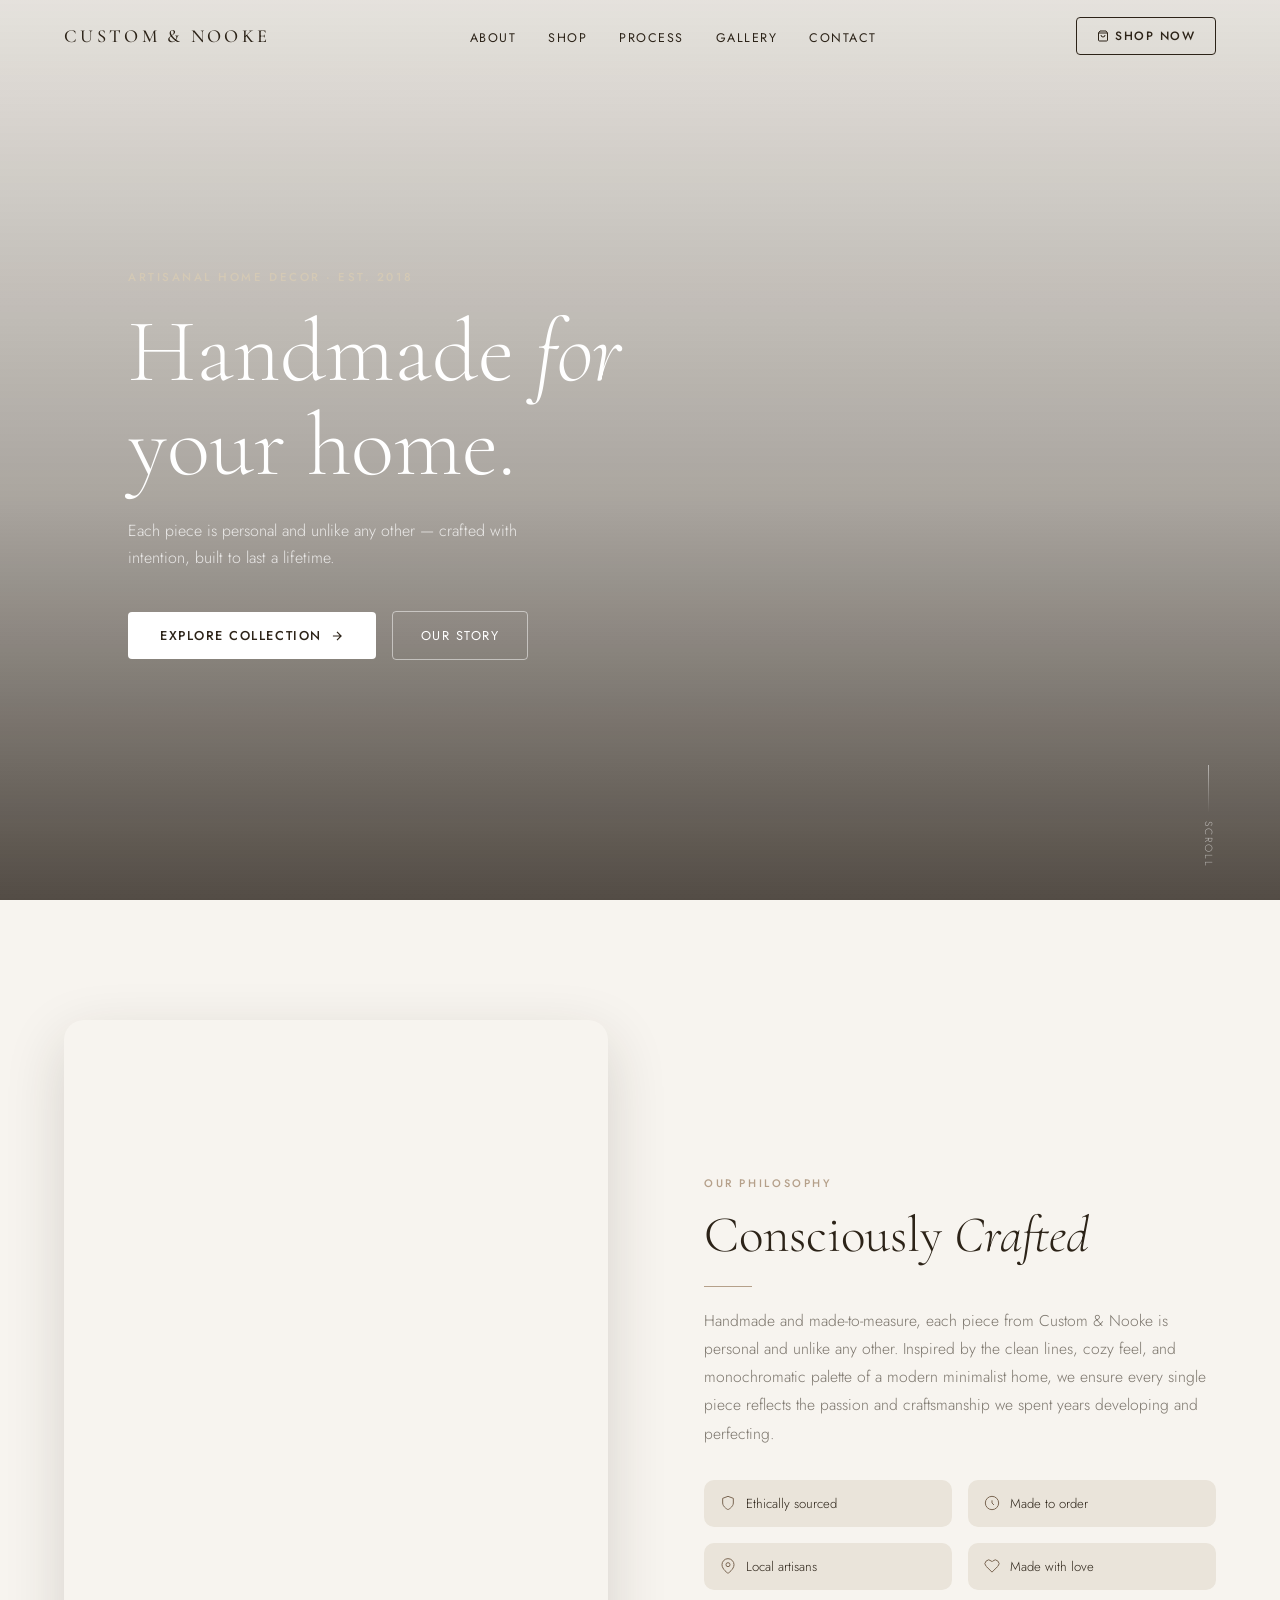
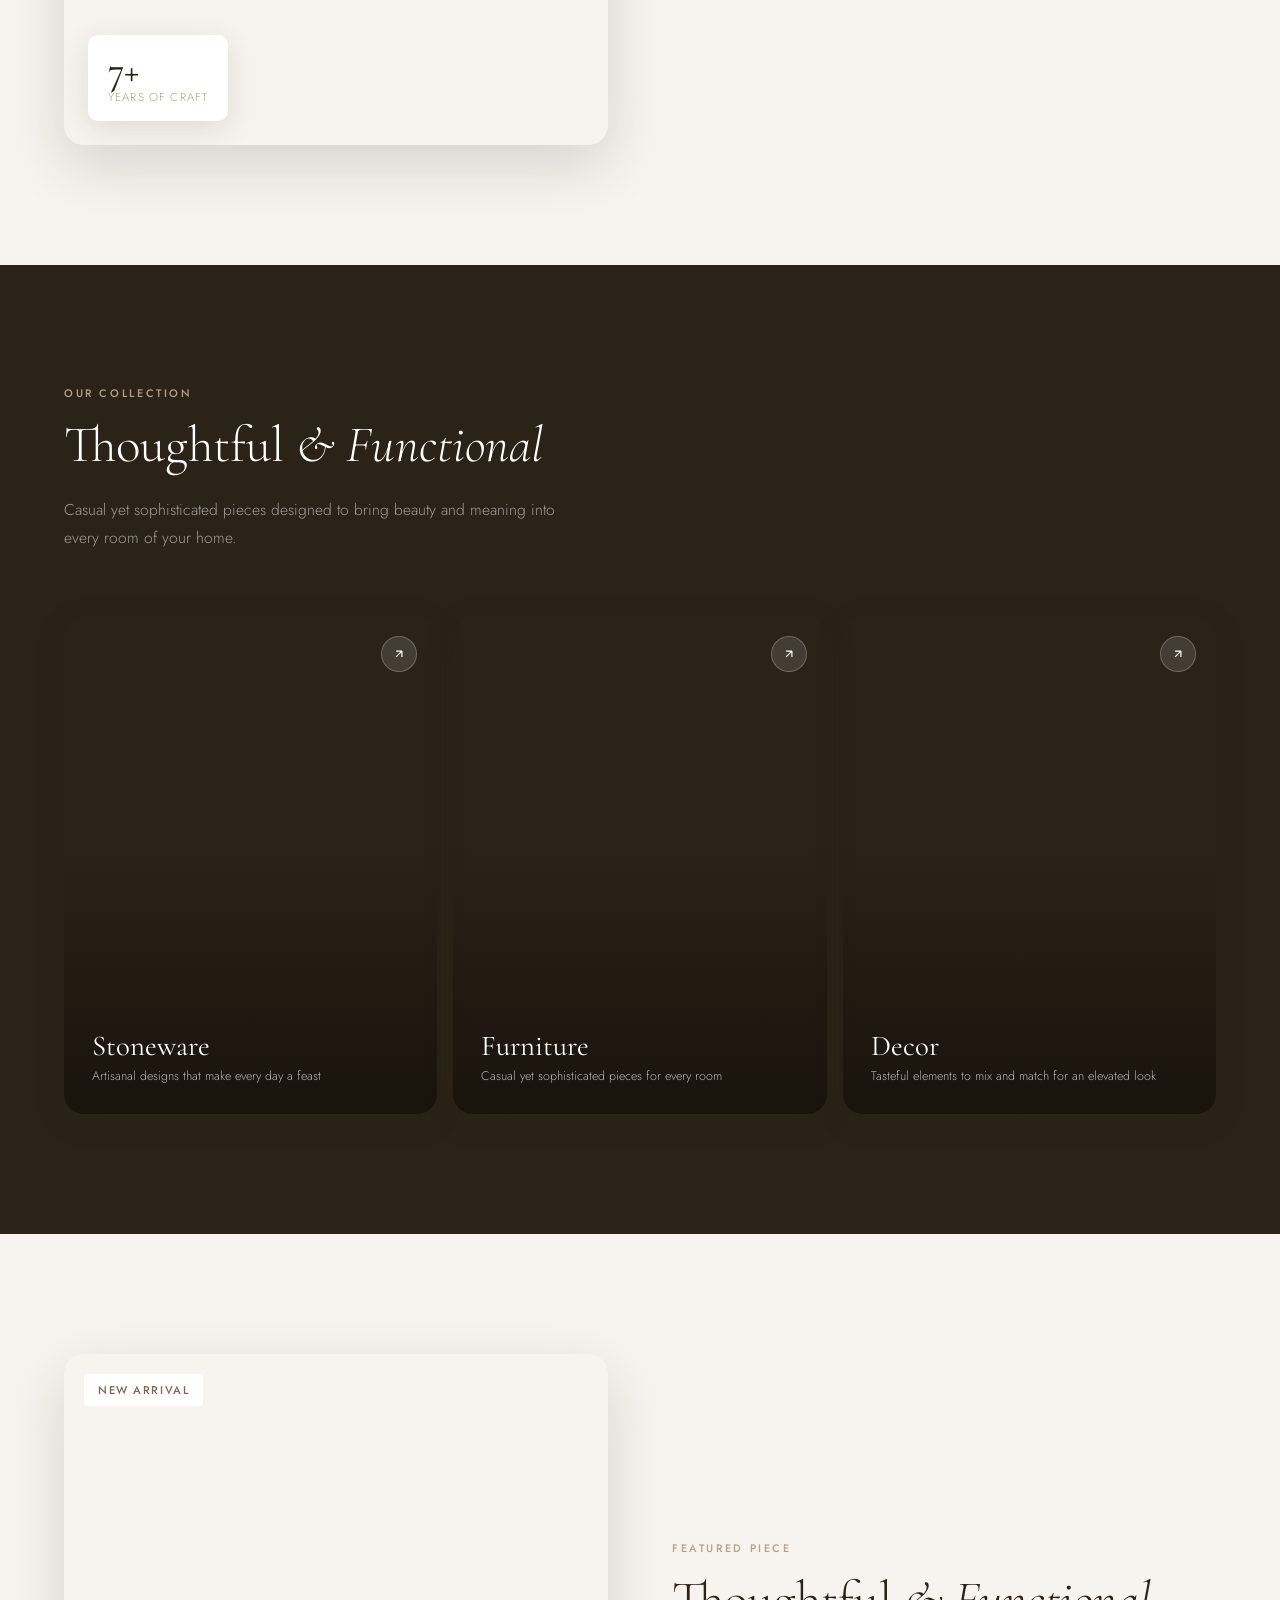
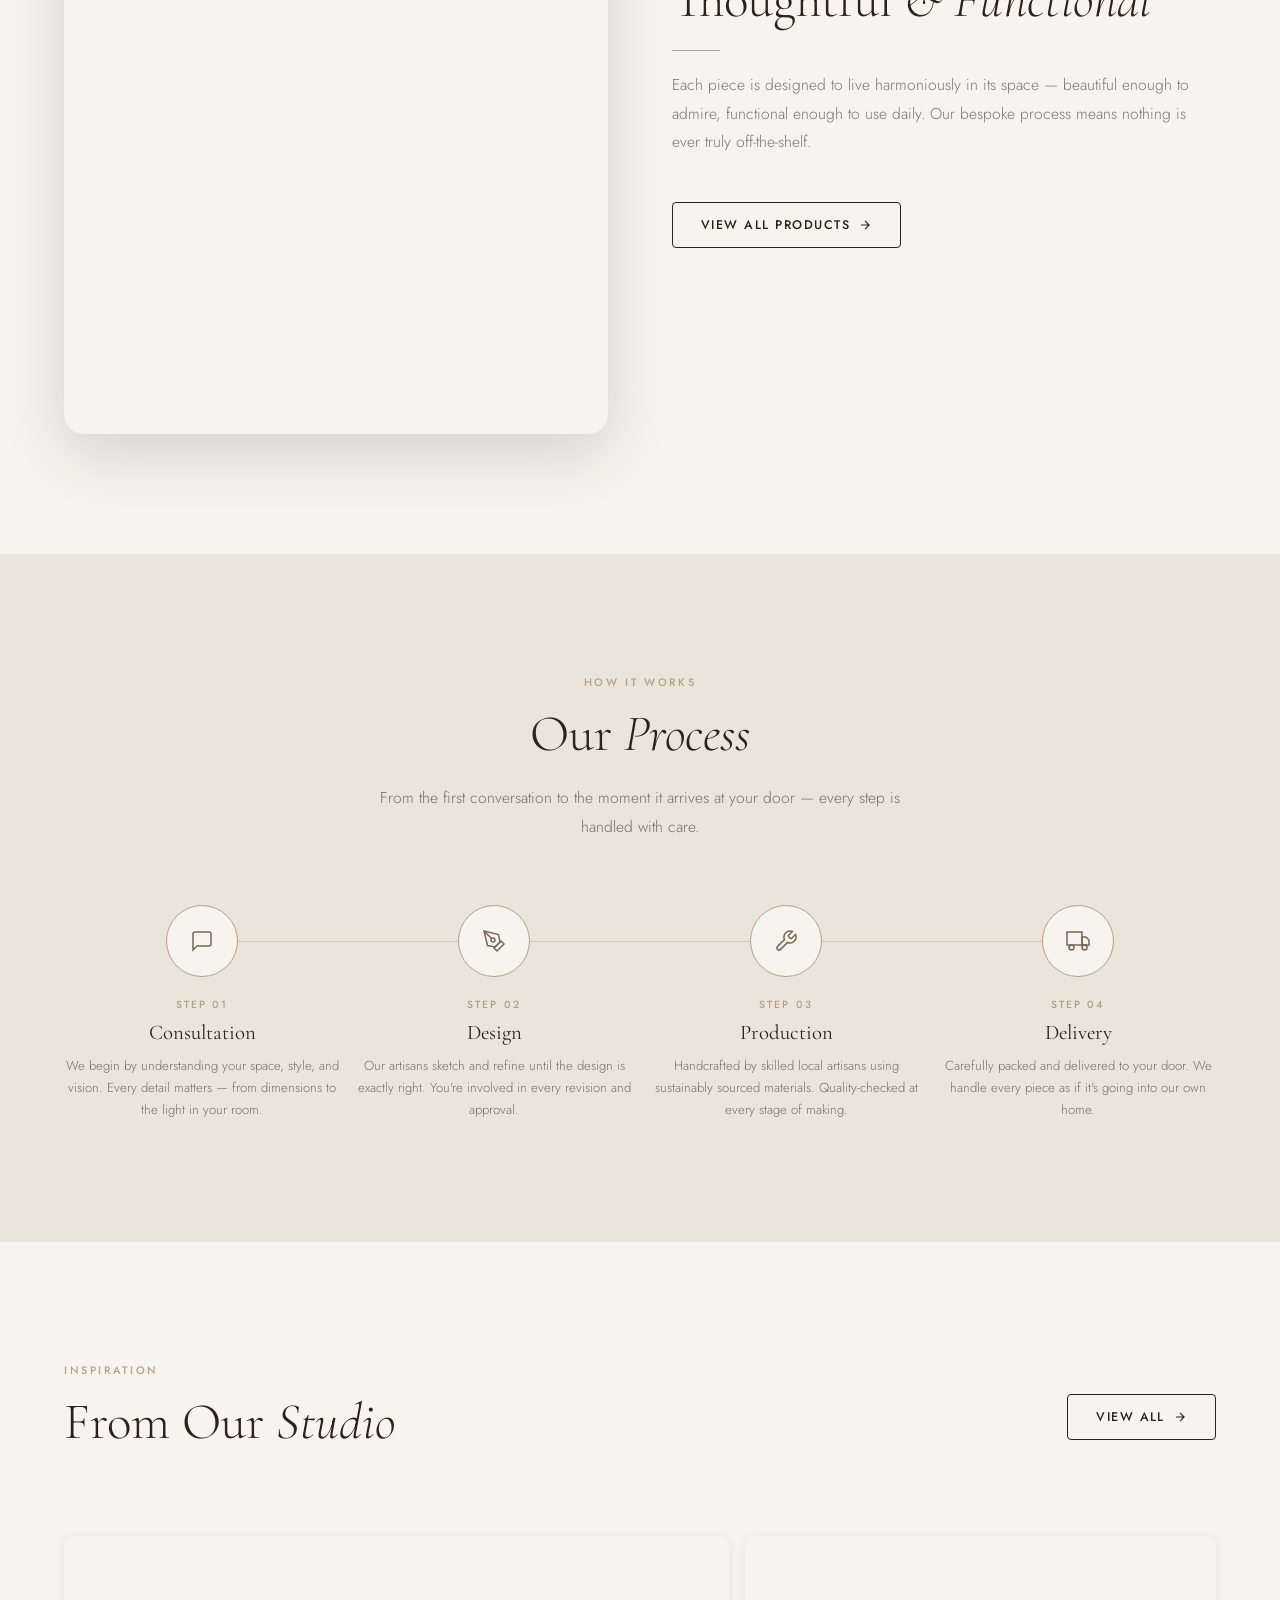
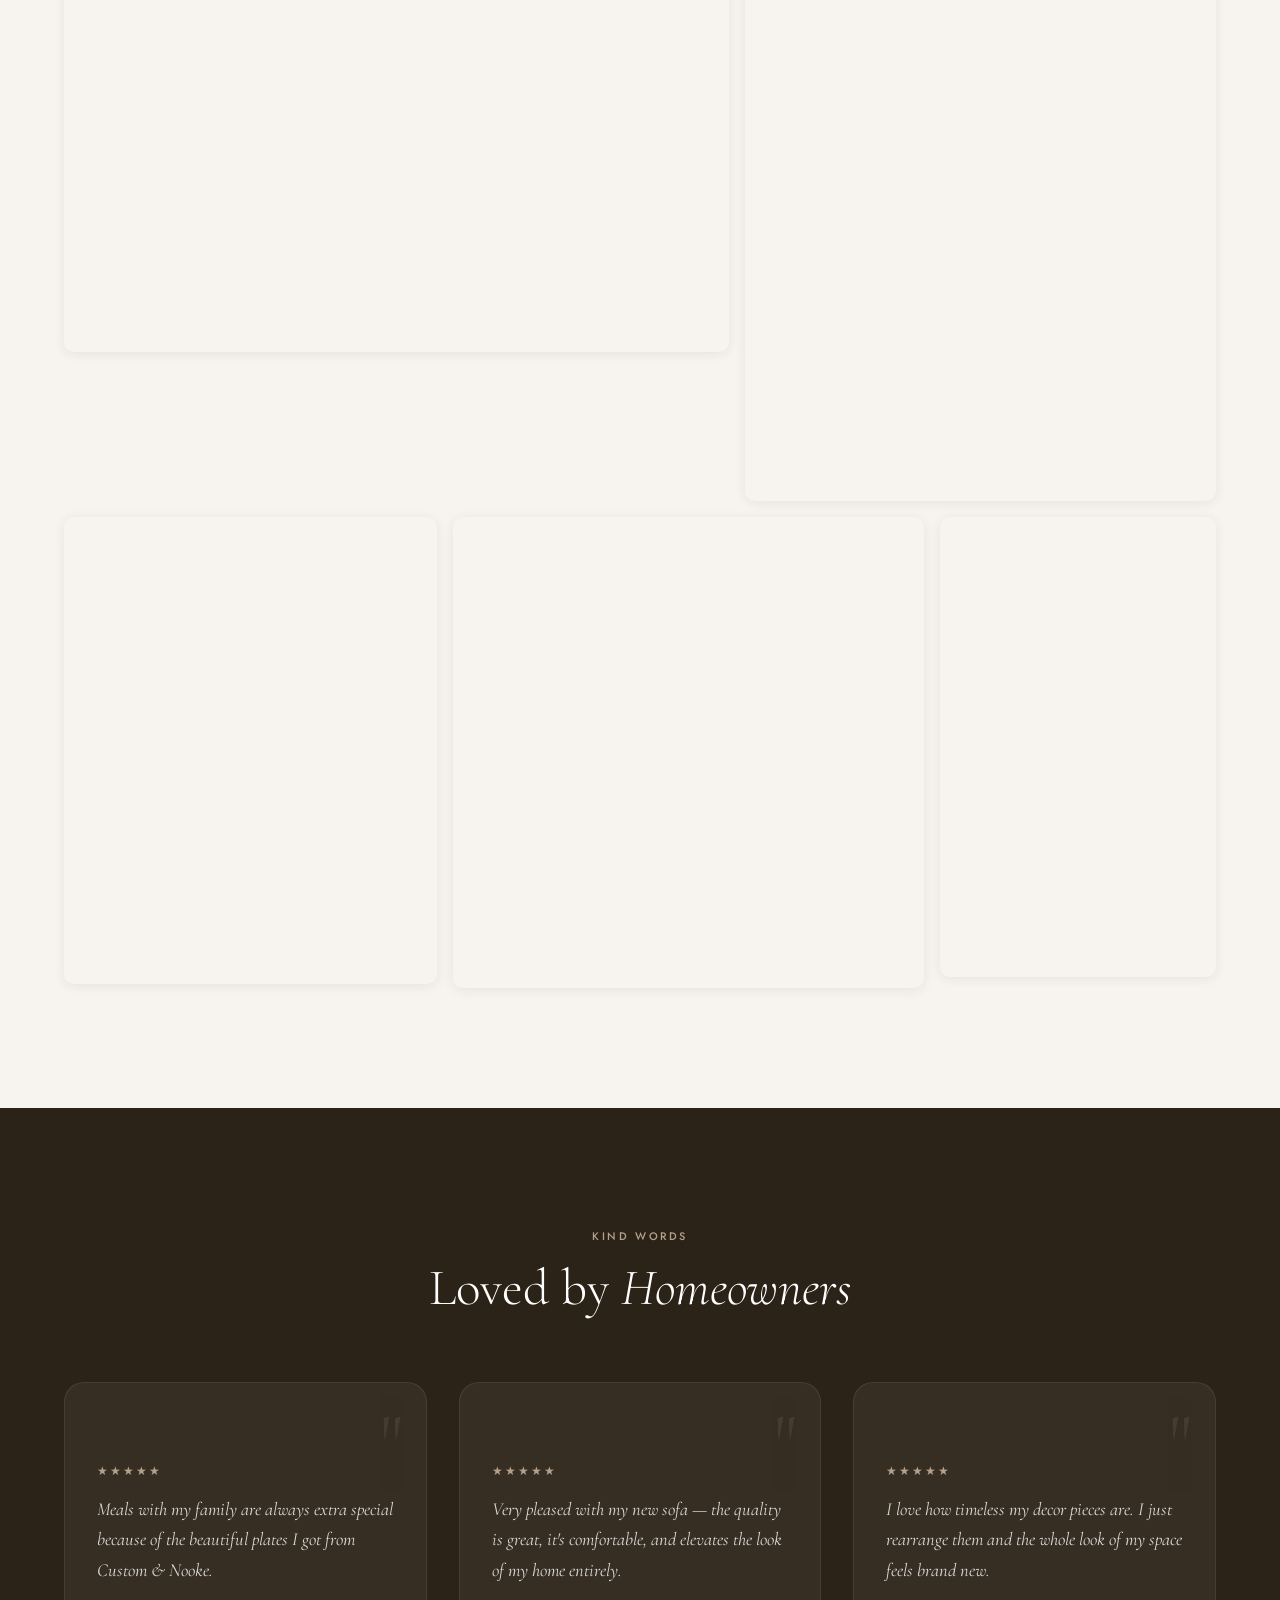
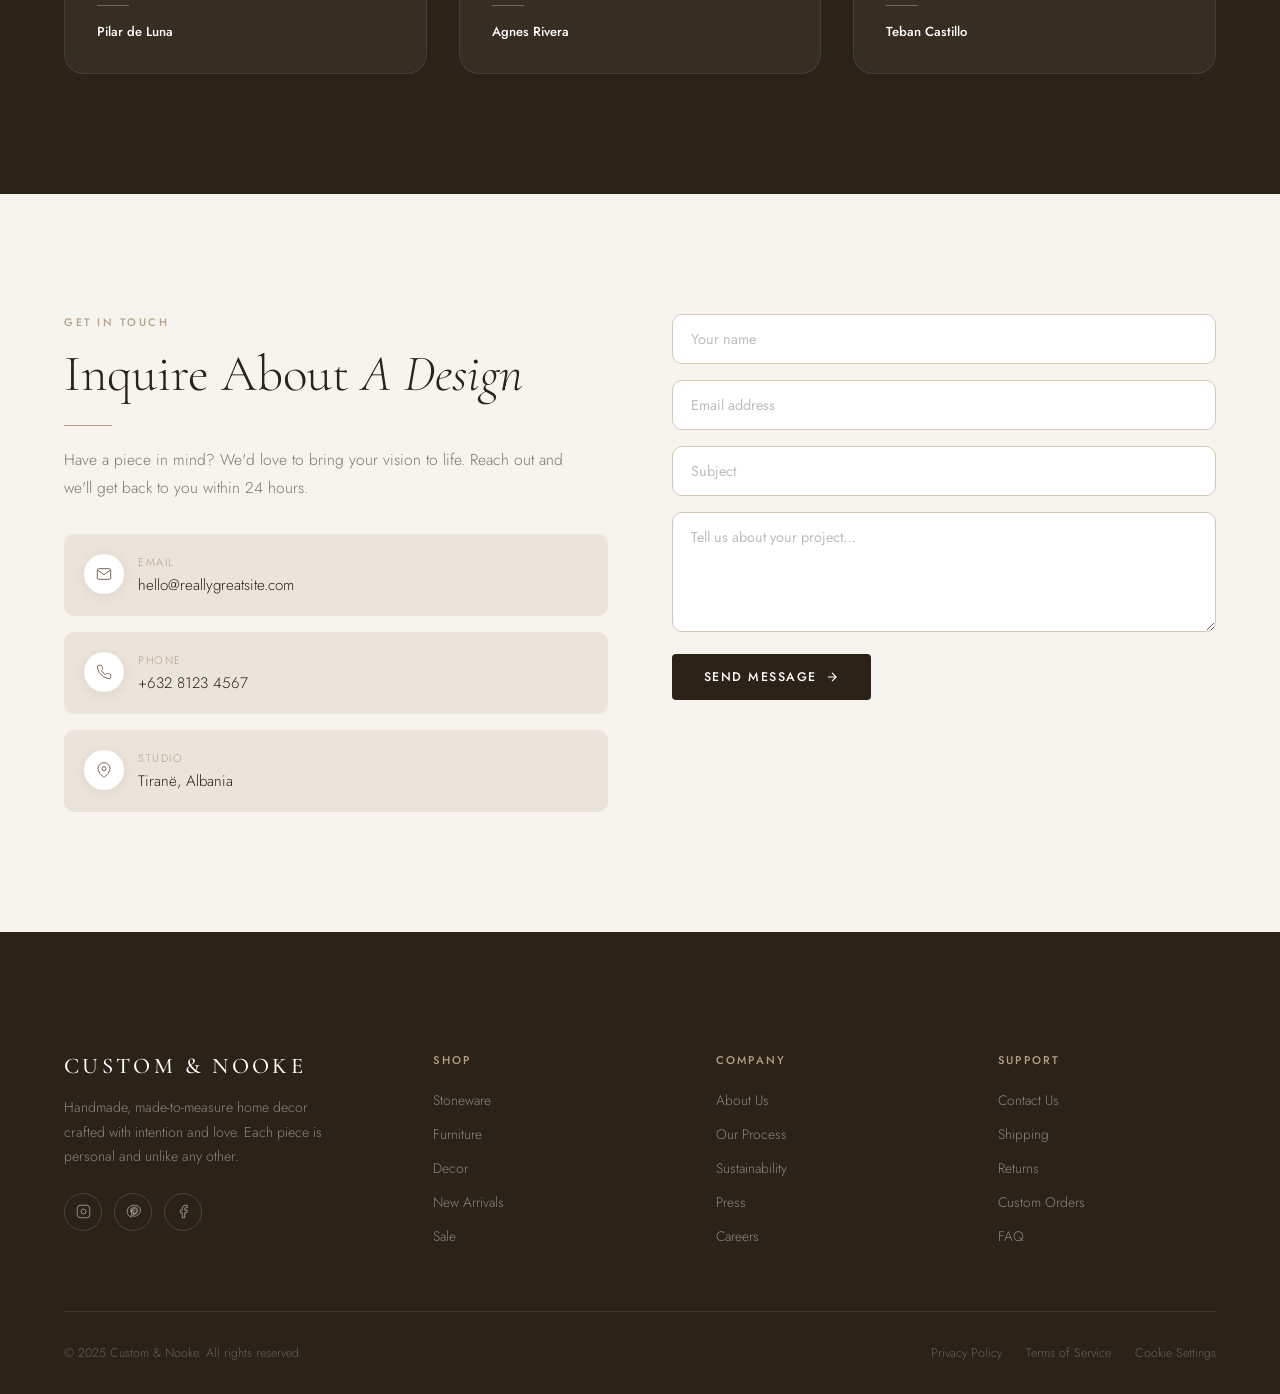
==== index2.html @ f5297da2 "Create index2.html" ====
<!DOCTYPE html>
<html lang="en">
<head>
  <meta charset="UTF-8" />
  <meta name="viewport" content="width=device-width, initial-scale=1.0" />
  <title>Custom & Nooke | Artisanal Home Decor</title>
  <meta name="description" content="Handmade and made-to-measure furniture and home decor. Each piece is personal and unlike any other." />
  <link rel="preconnect" href="https://fonts.googleapis.com" />
  <link rel="preconnect" href="https://fonts.gstatic.com" crossorigin />
  <link href="https://fonts.googleapis.com/css2?family=Cormorant+Garamond:ital,wght@0,300;0,400;0,500;0,600;1,300;1,400&family=Jost:wght@300;400;500&display=swap" rel="stylesheet" />
  <style>
    *, *::before, *::after { box-sizing: border-box; margin: 0; padding: 0; }

    :root {
      --cream:   #F7F4EF;
      --stone:   #EAE4DA;
      --warm:    #D4C9B5;
      --clay:    #B5A08A;
      --bark:    #7A6652;
      --ink:     #2C2318;
      --ink-60:  rgba(44,35,24,.6);
      --ink-30:  rgba(44,35,24,.3);
      --white:   #FFFFFF;

      --r-sm: 4px;
      --r-md: 10px;
      --r-lg: 20px;
      --r-xl: 32px;

      --sh-sm: 0 2px 12px rgba(44,35,24,.08);
      --sh-md: 0 8px 32px rgba(44,35,24,.12);
      --sh-lg: 0 20px 60px rgba(44,35,24,.16);
      --sh-xl: 0 32px 80px rgba(44,35,24,.22);

      --gap-xs: 8px;
      --gap-sm: 16px;
      --gap-md: 32px;
      --gap-lg: 64px;
      --gap-xl: 120px;

      --nav-h: 72px;
      --ease: cubic-bezier(.4,0,.2,1);
      --ease-out: cubic-bezier(0,0,.2,1);
    }

    html { scroll-behavior: smooth; }

    body {
      font-family: 'Jost', sans-serif;
      font-weight: 300;
      background: var(--cream);
      color: var(--ink);
      -webkit-font-smoothing: antialiased;
      overflow-x: hidden;
    }

    /* ── SCROLLBAR ── */
    ::-webkit-scrollbar { width: 6px; }
    ::-webkit-scrollbar-track { background: var(--stone); }
    ::-webkit-scrollbar-thumb { background: var(--clay); border-radius: 3px; }

    /* ── NAV ── */
    nav {
      position: fixed; top: 0; left: 0; right: 0; z-index: 100;
      height: var(--nav-h);
      display: flex; align-items: center; justify-content: space-between;
      padding: 0 var(--gap-lg);
      transition: background .4s var(--ease), box-shadow .4s var(--ease), backdrop-filter .4s;
    }
    nav.scrolled {
      background: rgba(247,244,239,.88);
      backdrop-filter: blur(16px) saturate(1.4);
      -webkit-backdrop-filter: blur(16px) saturate(1.4);
      box-shadow: var(--sh-sm);
    }
    .nav-logo {
      font-family: 'Cormorant Garamond', serif;
      font-size: 1.15rem;
      font-weight: 500;
      letter-spacing: .18em;
      text-transform: uppercase;
      color: var(--ink);
      text-decoration: none;
      transition: opacity .3s;
    }
    .nav-logo:hover { opacity: .65; }
    .nav-links { display: flex; align-items: center; gap: var(--gap-md); list-style: none; }
    .nav-links a {
      font-size: .78rem;
      font-weight: 400;
      letter-spacing: .12em;
      text-transform: uppercase;
      color: var(--ink);
      text-decoration: none;
      position: relative;
      padding-bottom: 3px;
      transition: color .3s;
    }
    .nav-links a::after {
      content: '';
      position: absolute; bottom: 0; left: 0;
      width: 0; height: 1px;
      background: var(--bark);
      transition: width .35s var(--ease);
    }
    .nav-links a:hover::after,
    .nav-links a.active::after { width: 100%; }
    .nav-links a.active { color: var(--bark); }
    .nav-cta {
      display: inline-flex; align-items: center; gap: 6px;
      padding: 9px 20px;
      border: 1.5px solid var(--ink);
      border-radius: var(--r-sm);
      font-size: .75rem; font-weight: 500;
      letter-spacing: .12em; text-transform: uppercase;
      color: var(--ink); text-decoration: none;
      transition: background .3s, color .3s, transform .25s var(--ease), box-shadow .25s;
    }
    .nav-cta:hover {
      background: var(--ink); color: var(--white);
      transform: translateY(-2px);
      box-shadow: var(--sh-md);
    }
    .hamburger {
      display: none; flex-direction: column; gap: 5px;
      cursor: pointer; background: none; border: none; padding: 4px;
    }
    .hamburger span {
      width: 24px; height: 1.5px; background: var(--ink);
      transition: transform .35s var(--ease), opacity .3s;
    }
    .hamburger.open span:nth-child(1) { transform: translateY(6.5px) rotate(45deg); }
    .hamburger.open span:nth-child(2) { opacity: 0; }
    .hamburger.open span:nth-child(3) { transform: translateY(-6.5px) rotate(-45deg); }

    /* ── MOBILE NAV DRAWER ── */
    .mobile-nav {
      display: none;
      position: fixed; inset: 0; z-index: 99;
      background: var(--cream);
      flex-direction: column; align-items: center; justify-content: center;
      gap: var(--gap-md);
      opacity: 0; pointer-events: none;
      transition: opacity .4s var(--ease);
    }
    .mobile-nav.open { opacity: 1; pointer-events: all; }
    .mobile-nav a {
      font-family: 'Cormorant Garamond', serif;
      font-size: 2.5rem; font-weight: 300;
      color: var(--ink); text-decoration: none;
      letter-spacing: .04em;
      transition: color .3s;
    }
    .mobile-nav a:hover { color: var(--bark); }

    /* ── HERO ── */
    #hero {
      position: relative; height: 100vh; min-height: 600px;
      display: flex; align-items: flex-end;
      overflow: hidden;
    }
    .hero-img {
      position: absolute; inset: 0;
      background: url('https://lh3.googleusercontent.com/aida-public/[base64]') center/cover no-repeat;
      transform: scale(1.06);
      transition: transform 8s ease-out;
      will-change: transform;
    }
    .hero-img.loaded { transform: scale(1); }
    .hero-overlay {
      position: absolute; inset: 0;
      background: linear-gradient(
        to top,
        rgba(28,20,12,.75) 0%,
        rgba(28,20,12,.35) 45%,
        rgba(28,20,12,.08) 100%
      );
    }
    .hero-content {
      position: relative; z-index: 1;
      padding: 0 var(--gap-lg) var(--gap-xl);
      max-width: 700px;
    }
    .hero-eyebrow {
      display: inline-block;
      font-size: .72rem; font-weight: 500;
      letter-spacing: .22em; text-transform: uppercase;
      color: var(--warm);
      margin-bottom: 20px;
      opacity: 0; transform: translateY(20px);
      animation: fadeUp .8s .2s var(--ease-out) forwards;
    }
    .hero-title {
      font-family: 'Cormorant Garamond', serif;
      font-size: clamp(3.2rem, 7vw, 6rem);
      font-weight: 300; line-height: 1.05;
      color: var(--white);
      margin-bottom: 24px;
      opacity: 0; transform: translateY(28px);
      animation: fadeUp .9s .38s var(--ease-out) forwards;
    }
    .hero-title em { font-style: italic; font-weight: 300; }
    .hero-sub {
      font-size: 1rem; font-weight: 300; line-height: 1.7;
      color: rgba(255,255,255,.78);
      max-width: 440px; margin-bottom: 40px;
      opacity: 0; transform: translateY(20px);
      animation: fadeUp .8s .54s var(--ease-out) forwards;
    }
    .hero-actions {
      display: flex; align-items: center; gap: var(--gap-sm);
      flex-wrap: wrap;
      opacity: 0; transform: translateY(20px);
      animation: fadeUp .8s .68s var(--ease-out) forwards;
    }
    .btn-primary {
      display: inline-flex; align-items: center; gap: 8px;
      padding: 14px 32px;
      background: var(--white); color: var(--ink);
      border: none; border-radius: var(--r-sm);
      font-family: 'Jost', sans-serif;
      font-size: .8rem; font-weight: 500;
      letter-spacing: .12em; text-transform: uppercase;
      text-decoration: none; cursor: pointer;
      transition: background .3s, color .3s, transform .25s var(--ease), box-shadow .25s;
    }
    .btn-primary:hover {
      background: var(--ink); color: var(--white);
      transform: translateY(-3px); box-shadow: var(--sh-lg);
    }
    .btn-ghost {
      display: inline-flex; align-items: center; gap: 8px;
      padding: 14px 28px;
      background: transparent; color: var(--white);
      border: 1.5px solid rgba(255,255,255,.5);
      border-radius: var(--r-sm);
      font-family: 'Jost', sans-serif;
      font-size: .8rem; font-weight: 400;
      letter-spacing: .12em; text-transform: uppercase;
      text-decoration: none; cursor: pointer;
      transition: border-color .3s, background .3s, transform .25s var(--ease);
    }
    .btn-ghost:hover {
      border-color: var(--white);
      background: rgba(255,255,255,.1);
      transform: translateY(-2px);
    }
    .hero-scroll {
      position: absolute; bottom: 32px; right: var(--gap-lg);
      display: flex; flex-direction: column; align-items: center; gap: 8px;
      opacity: 0; animation: fadeIn 1s 1.2s forwards;
    }
    .hero-scroll span {
      font-size: .65rem; letter-spacing: .2em; text-transform: uppercase;
      color: rgba(255,255,255,.55); writing-mode: vertical-rl;
    }
    .scroll-line {
      width: 1px; height: 48px;
      background: linear-gradient(to bottom, rgba(255,255,255,.5), transparent);
      animation: scrollPulse 2.4s ease-in-out infinite;
    }
    @keyframes scrollPulse {
      0%,100% { opacity: .4; transform: scaleY(1); }
      50% { opacity: 1; transform: scaleY(.6); transform-origin: top; }
    }

    /* ── SECTION SHELL ── */
    section { padding: var(--gap-xl) var(--gap-lg); }
    .section-label {
      font-size: .68rem; font-weight: 500;
      letter-spacing: .24em; text-transform: uppercase;
      color: var(--clay);
      margin-bottom: 14px;
    }
    .section-title {
      font-family: 'Cormorant Garamond', serif;
      font-size: clamp(2rem, 4vw, 3.2rem);
      font-weight: 300; line-height: 1.18;
      color: var(--ink);
      margin-bottom: 20px;
    }
    .section-title em { font-style: italic; }
    .section-body {
      font-size: .98rem; line-height: 1.8; color: var(--ink-60);
      max-width: 520px;
    }
    .divider {
      width: 48px; height: 1px;
      background: var(--clay);
      margin: 20px 0;
    }

    /* ── ABOUT (CONSCIOUSLY CRAFTED) ── */
    #about {
      display: grid;
      grid-template-columns: 1fr 1fr;
      gap: var(--gap-lg);
      align-items: center;
      padding: var(--gap-xl) var(--gap-lg);
    }
    .about-media {
      position: relative; border-radius: var(--r-lg); overflow: hidden;
      aspect-ratio: 3/4; box-shadow: var(--sh-lg);
    }
    .about-media img {
      width: 100%; height: 100%;
      object-fit: cover;
      transition: transform .8s var(--ease);
    }
    .about-media:hover img { transform: scale(1.04); }
    .about-badge {
      position: absolute; bottom: 24px; left: 24px;
      background: var(--white);
      border-radius: var(--r-md);
      padding: 16px 20px;
      box-shadow: var(--sh-md);
    }
    .about-badge-num {
      font-family: 'Cormorant Garamond', serif;
      font-size: 2.4rem; font-weight: 500;
      line-height: 1; color: var(--ink);
    }
    .about-badge-text {
      font-size: .72rem; letter-spacing: .1em;
      text-transform: uppercase; color: var(--clay);
    }
    .about-text { padding-left: var(--gap-md); }
    .about-features {
      display: grid; grid-template-columns: 1fr 1fr;
      gap: var(--gap-sm); margin-top: var(--gap-md);
    }
    .feature-chip {
      display: flex; align-items: center; gap: 10px;
      padding: 14px 16px;
      background: var(--stone);
      border-radius: var(--r-md);
      font-size: .82rem; color: var(--ink);
      transition: background .3s, transform .25s var(--ease);
    }
    .feature-chip:hover { background: var(--warm); transform: translateY(-2px); }
    .feature-chip svg { flex-shrink: 0; color: var(--bark); }

    /* ── SHOP / CATEGORIES ── */
    #shop { background: var(--ink); }
    #shop .section-label { color: var(--clay); }
    #shop .section-title { color: var(--white); }
    #shop .section-body { color: rgba(255,255,255,.55); }
    .categories-grid {
      display: grid;
      grid-template-columns: repeat(3, 1fr);
      gap: var(--gap-sm);
      margin-top: var(--gap-lg);
    }
    .cat-card {
      position: relative; border-radius: var(--r-lg); overflow: hidden;
      aspect-ratio: 3/4; cursor: pointer;
      box-shadow: var(--sh-md);
      transition: transform .4s var(--ease), box-shadow .4s var(--ease);
    }
    .cat-card:hover { transform: translateY(-8px); box-shadow: var(--sh-xl); }
    .cat-card img {
      width: 100%; height: 100%;
      object-fit: cover;
      transition: transform .7s var(--ease);
    }
    .cat-card:hover img { transform: scale(1.07); }
    .cat-card-overlay {
      position: absolute; inset: 0;
      background: linear-gradient(to top, rgba(20,14,8,.75) 0%, transparent 55%);
      display: flex; flex-direction: column;
      justify-content: flex-end;
      padding: 28px;
    }
    .cat-name {
      font-family: 'Cormorant Garamond', serif;
      font-size: 1.8rem; font-weight: 400;
      color: var(--white); line-height: 1.1;
      margin-bottom: 6px;
    }
    .cat-desc { font-size: .78rem; color: rgba(255,255,255,.68); line-height: 1.5; }
    .cat-arrow {
      position: absolute; top: 20px; right: 20px;
      width: 36px; height: 36px;
      border-radius: 50%;
      background: rgba(255,255,255,.12);
      border: 1px solid rgba(255,255,255,.22);
      display: flex; align-items: center; justify-content: center;
      color: var(--white);
      transition: background .3s, transform .3s var(--ease);
    }
    .cat-card:hover .cat-arrow {
      background: var(--white); color: var(--ink);
      transform: rotate(45deg);
    }

    /* ── FEATURED (THOUGHTFUL) ── */
    #featured {
      display: grid;
      grid-template-columns: 1fr 1fr;
      gap: var(--gap-lg);
      align-items: center;
    }
    .featured-media {
      position: relative; border-radius: var(--r-lg); overflow: hidden;
      aspect-ratio: 4/5; box-shadow: var(--sh-lg);
    }
    .featured-media img {
      width: 100%; height: 100%; object-fit: cover;
      transition: transform .8s var(--ease);
    }
    .featured-media:hover img { transform: scale(1.04); }
    .featured-tag {
      position: absolute; top: 20px; left: 20px;
      background: var(--white);
      padding: 8px 14px; border-radius: var(--r-sm);
      font-size: .7rem; font-weight: 500;
      letter-spacing: .14em; text-transform: uppercase;
      color: var(--bark);
    }
    .btn-outline {
      display: inline-flex; align-items: center; gap: 8px;
      padding: 13px 28px;
      border: 1.5px solid var(--ink);
      border-radius: var(--r-sm);
      font-family: 'Jost', sans-serif;
      font-size: .78rem; font-weight: 500;
      letter-spacing: .12em; text-transform: uppercase;
      color: var(--ink); text-decoration: none;
      transition: background .3s, color .3s, transform .25s var(--ease), box-shadow .25s;
    }
    .btn-outline:hover {
      background: var(--ink); color: var(--white);
      transform: translateY(-2px); box-shadow: var(--sh-md);
    }
    .btn-outline svg { transition: transform .3s var(--ease); }
    .btn-outline:hover svg { transform: translateX(4px); }

    /* ── PROCESS ── */
    #process { background: var(--stone); }
    .process-steps {
      display: grid;
      grid-template-columns: repeat(4, 1fr);
      gap: var(--gap-sm);
      margin-top: var(--gap-lg);
      position: relative;
    }
    .process-steps::before {
      content: '';
      position: absolute;
      top: 36px; left: calc(12.5% + 18px); right: calc(12.5% + 18px);
      height: 1px; background: var(--warm);
      z-index: 0;
    }
    .step {
      display: flex; flex-direction: column; align-items: center;
      text-align: center; position: relative; z-index: 1;
    }
    .step-num {
      width: 72px; height: 72px; border-radius: 50%;
      border: 1.5px solid var(--clay);
      background: var(--cream);
      display: flex; align-items: center; justify-content: center;
      margin-bottom: 20px;
      transition: background .3s, border-color .3s, transform .3s var(--ease);
    }
    .step:hover .step-num {
      background: var(--ink); border-color: var(--ink);
      transform: scale(1.08);
    }
    .step-num svg { color: var(--bark); transition: color .3s; }
    .step:hover .step-num svg { color: var(--white); }
    .step-label {
      font-size: .65rem; font-weight: 500;
      letter-spacing: .2em; text-transform: uppercase;
      color: var(--clay); margin-bottom: 8px;
    }
    .step-title {
      font-family: 'Cormorant Garamond', serif;
      font-size: 1.3rem; font-weight: 400;
      color: var(--ink); margin-bottom: 10px;
    }
    .step-body { font-size: .82rem; line-height: 1.7; color: var(--ink-60); }

    /* ── GALLERY ── */
    #gallery { background: var(--cream); }
    .gallery-grid {
      display: grid;
      grid-template-columns: repeat(12, 1fr);
      grid-template-rows: auto;
      gap: var(--gap-sm);
      margin-top: var(--gap-lg);
    }
    .g-item {
      border-radius: var(--r-md); overflow: hidden;
      cursor: pointer;
      box-shadow: var(--sh-sm);
      transition: transform .4s var(--ease), box-shadow .4s var(--ease);
    }
    .g-item:hover { transform: scale(1.02); box-shadow: var(--sh-md); }
    .g-item img {
      width: 100%; height: 100%; object-fit: cover;
      display: block;
      transition: transform .7s var(--ease);
    }
    .g-item:hover img { transform: scale(1.06); }
    .g-item:nth-child(1) { grid-column: 1 / 8; grid-row: 1; aspect-ratio: 16/10; }
    .g-item:nth-child(2) { grid-column: 8 / 13; grid-row: 1; aspect-ratio: 5/6; }
    .g-item:nth-child(3) { grid-column: 1 / 5; grid-row: 2; aspect-ratio: 4/5; }
    .g-item:nth-child(4) { grid-column: 5 / 10; grid-row: 2; aspect-ratio: 5/5; }
    .g-item:nth-child(5) { grid-column: 10 / 13; grid-row: 2; aspect-ratio: 3/5; }

    /* ── TESTIMONIALS ── */
    #testimonials { background: var(--ink); overflow: hidden; }
    #testimonials .section-label { color: var(--clay); }
    #testimonials .section-title { color: var(--white); }
    .testimonials-grid {
      display: grid;
      grid-template-columns: repeat(3, 1fr);
      gap: var(--gap-md);
      margin-top: var(--gap-lg);
    }
    .testimonial-card {
      background: rgba(255,255,255,.05);
      border: 1px solid rgba(255,255,255,.08);
      border-radius: var(--r-lg);
      padding: 32px;
      transition: background .3s, transform .35s var(--ease), box-shadow .35s;
    }
    .testimonial-card:hover {
      background: rgba(255,255,255,.09);
      transform: translateY(-6px);
      box-shadow: var(--sh-lg);
    }
    .t-img {
      width: 56px; height: 56px; border-radius: 50%;
      object-fit: cover; margin-bottom: 20px;
      border: 2px solid var(--bark);
    }
    .t-quote {
      font-family: 'Cormorant Garamond', serif;
      font-size: 1.15rem; font-weight: 400;
      font-style: italic; line-height: 1.65;
      color: rgba(255,255,255,.82);
      margin-bottom: 20px;
    }
    .t-divider { width: 32px; height: 1px; background: var(--bark); margin-bottom: 16px; }
    .t-name { font-size: .82rem; font-weight: 500; color: var(--white); }
    .t-stars { color: var(--clay); font-size: .75rem; letter-spacing: 2px; margin-bottom: 14px; }
    .quote-mark {
      font-family: 'Cormorant Garamond', serif;
      font-size: 5rem; line-height: 1;
      color: var(--bark); opacity: .25;
      position: absolute; top: 20px; right: 24px;
      pointer-events: none;
    }

    /* ── CONTACT ── */
    #contact {
      display: grid;
      grid-template-columns: 1fr 1fr;
      gap: var(--gap-lg);
      align-items: start;
    }
    .contact-info { }
    .contact-items { margin-top: var(--gap-md); display: flex; flex-direction: column; gap: var(--gap-sm); }
    .contact-item {
      display: flex; align-items: flex-start; gap: 14px;
      padding: 20px; border-radius: var(--r-md);
      background: var(--stone);
      transition: background .3s, transform .25s var(--ease);
    }
    .contact-item:hover { background: var(--warm); transform: translateX(6px); }
    .c-icon {
      width: 40px; height: 40px; border-radius: 50%;
      background: var(--white); flex-shrink: 0;
      display: flex; align-items: center; justify-content: center;
      box-shadow: var(--sh-sm);
      color: var(--bark);
    }
    .c-label { font-size: .68rem; letter-spacing: .14em; text-transform: uppercase; color: var(--clay); margin-bottom: 4px; }
    .c-value { font-size: .95rem; color: var(--ink); }
    .contact-form { }
    .form-row { margin-bottom: 16px; }
    .form-row input,
    .form-row textarea {
      width: 100%;
      padding: 14px 18px;
      border: 1.5px solid var(--warm);
      border-radius: var(--r-md);
      background: var(--white);
      font-family: 'Jost', sans-serif;
      font-size: .9rem; color: var(--ink);
      outline: none;
      transition: border-color .3s, box-shadow .3s;
    }
    .form-row input::placeholder,
    .form-row textarea::placeholder { color: var(--ink-30); }
    .form-row input:focus,
    .form-row textarea:focus {
      border-color: var(--bark);
      box-shadow: 0 0 0 3px rgba(122,102,82,.1);
    }
    .form-row textarea { resize: vertical; min-height: 120px; }
    .btn-dark {
      display: inline-flex; align-items: center; gap: 8px;
      padding: 14px 32px;
      background: var(--ink); color: var(--white);
      border: none; border-radius: var(--r-sm);
      font-family: 'Jost', sans-serif;
      font-size: .78rem; font-weight: 500;
      letter-spacing: .12em; text-transform: uppercase;
      cursor: pointer;
      transition: background .3s, transform .25s var(--ease), box-shadow .25s;
    }
    .btn-dark:hover {
      background: var(--bark);
      transform: translateY(-2px); box-shadow: var(--sh-md);
    }

    /* ── FOOTER ── */
    footer {
      background: var(--ink);
      padding: var(--gap-xl) var(--gap-lg) var(--gap-md);
    }
    .footer-top {
      display: grid;
      grid-template-columns: 1.4fr 1fr 1fr 1fr;
      gap: var(--gap-lg);
      padding-bottom: var(--gap-lg);
      border-bottom: 1px solid rgba(255,255,255,.08);
    }
    .footer-brand {}
    .footer-logo {
      font-family: 'Cormorant Garamond', serif;
      font-size: 1.4rem; font-weight: 500;
      letter-spacing: .15em; text-transform: uppercase;
      color: var(--white);
      display: block; margin-bottom: 16px;
    }
    .footer-tagline {
      font-size: .88rem; line-height: 1.75;
      color: rgba(255,255,255,.45); max-width: 260px;
      margin-bottom: 24px;
    }
    .social-links { display: flex; gap: 12px; }
    .social-link {
      width: 38px; height: 38px; border-radius: 50%;
      border: 1px solid rgba(255,255,255,.15);
      display: flex; align-items: center; justify-content: center;
      color: rgba(255,255,255,.5);
      transition: border-color .3s, color .3s, transform .25s var(--ease);
      text-decoration: none;
    }
    .social-link:hover { border-color: var(--bark); color: var(--bark); transform: translateY(-2px); }
    .footer-col h4 {
      font-size: .7rem; font-weight: 500;
      letter-spacing: .2em; text-transform: uppercase;
      color: var(--clay); margin-bottom: 20px;
    }
    .footer-col ul { list-style: none; display: flex; flex-direction: column; gap: 11px; }
    .footer-col ul li a {
      font-size: .86rem; color: rgba(255,255,255,.45);
      text-decoration: none;
      transition: color .3s, padding-left .3s var(--ease);
    }
    .footer-col ul li a:hover { color: var(--white); padding-left: 6px; }
    .footer-bottom {
      display: flex; align-items: center; justify-content: space-between;
      padding-top: var(--gap-md);
      font-size: .78rem; color: rgba(255,255,255,.28);
    }
    .footer-legal { display: flex; gap: 24px; }
    .footer-legal a { color: rgba(255,255,255,.28); text-decoration: none; transition: color .3s; }
    .footer-legal a:hover { color: rgba(255,255,255,.55); }

    /* ── REVEAL ANIMATIONS ── */
    @keyframes fadeUp {
      to { opacity: 1; transform: translateY(0); }
    }
    @keyframes fadeIn {
      to { opacity: 1; }
    }
    .reveal {
      opacity: 0; transform: translateY(32px);
      transition: opacity .7s var(--ease-out), transform .7s var(--ease-out);
    }
    .reveal.visible { opacity: 1; transform: translateY(0); }
    .reveal-delay-1 { transition-delay: .1s; }
    .reveal-delay-2 { transition-delay: .2s; }
    .reveal-delay-3 { transition-delay: .3s; }
    .reveal-delay-4 { transition-delay: .4s; }
    .reveal-left {
      opacity: 0; transform: translateX(-32px);
      transition: opacity .7s var(--ease-out), transform .7s var(--ease-out);
    }
    .reveal-left.visible { opacity: 1; transform: translateX(0); }
    .reveal-right {
      opacity: 0; transform: translateX(32px);
      transition: opacity .7s var(--ease-out), transform .7s var(--ease-out);
    }
    .reveal-right.visible { opacity: 1; transform: translateX(0); }
    .reveal-scale {
      opacity: 0; transform: scale(.95);
      transition: opacity .6s var(--ease-out), transform .6s var(--ease-out);
    }
    .reveal-scale.visible { opacity: 1; transform: scale(1); }

    /* ── RESPONSIVE ── */
    @media (max-width: 1024px) {
      :root { --gap-xl: 80px; --gap-lg: 40px; }
      .categories-grid { grid-template-columns: repeat(2, 1fr); }
      .categories-grid .cat-card:last-child { grid-column: span 2; aspect-ratio: 16/7; }
      .process-steps { grid-template-columns: repeat(2, 1fr); }
      .process-steps::before { display: none; }
      .footer-top { grid-template-columns: 1fr 1fr; }
    }
    @media (max-width: 768px) {
      :root { --gap-xl: 64px; --gap-lg: 24px; --nav-h: 60px; }
      .nav-links, .nav-cta { display: none; }
      .hamburger { display: flex; }
      .mobile-nav { display: flex; }
      #about { grid-template-columns: 1fr; }
      .about-text { padding-left: 0; }
      .about-features { grid-template-columns: 1fr; }
      #featured { grid-template-columns: 1fr; }
      .categories-grid { grid-template-columns: 1fr; }
      .categories-grid .cat-card:last-child { grid-column: span 1; aspect-ratio: 3/4; }
      .testimonials-grid { grid-template-columns: 1fr; }
      .gallery-grid {
        grid-template-columns: 1fr 1fr;
      }
      .g-item:nth-child(1) { grid-column: 1 / 3; grid-row: auto; aspect-ratio: 16/9; }
      .g-item:nth-child(2) { grid-column: 1 / 2; grid-row: auto; aspect-ratio: 1; }
      .g-item:nth-child(3) { grid-column: 2 / 3; grid-row: auto; aspect-ratio: 1; }
      .g-item:nth-child(4) { grid-column: 1 / 2; grid-row: auto; aspect-ratio: 1; }
      .g-item:nth-child(5) { grid-column: 2 / 3; grid-row: auto; aspect-ratio: 1; }
      #contact { grid-template-columns: 1fr; }
      .footer-top { grid-template-columns: 1fr 1fr; }
      .hero-content { padding: 0 24px 80px; }
    }
    @media (max-width: 480px) {
      .process-steps { grid-template-columns: 1fr; }
      .footer-top { grid-template-columns: 1fr; }
      .footer-bottom { flex-direction: column; gap: 12px; text-align: center; }
      .footer-legal { flex-wrap: wrap; justify-content: center; }
      .hero-title { font-size: 2.8rem; }
      .btn-primary, .btn-ghost { padding: 12px 22px; font-size: .75rem; }
    }

    /* ── LAZY LOAD FADE ── */
    img[loading="lazy"] { opacity: 0; transition: opacity .5s; }
    img.loaded { opacity: 1; }
  </style>
</head>
<body>

<!-- NAV -->
<nav id="navbar">
  <a href="#" class="nav-logo">Custom &amp; Nooke</a>
  <ul class="nav-links">
    <li><a href="#about" data-section="about">About</a></li>
    <li><a href="#shop" data-section="shop">Shop</a></li>
    <li><a href="#process" data-section="process">Process</a></li>
    <li><a href="#gallery" data-section="gallery">Gallery</a></li>
    <li><a href="#contact" data-section="contact">Contact</a></li>
  </ul>
  <a href="#shop" class="nav-cta">
    <svg width="12" height="12" viewBox="0 0 24 24" fill="none" stroke="currentColor" stroke-width="2"><path d="M6 2L3 6v14a2 2 0 002 2h14a2 2 0 002-2V6l-3-4z"/><line x1="3" y1="6" x2="21" y2="6"/><path d="M16 10a4 4 0 01-8 0"/></svg>
    Shop Now
  </a>
  <button class="hamburger" id="hamburger" aria-label="Menu">
    <span></span><span></span><span></span>
  </button>
</nav>

<!-- MOBILE NAV -->
<div class="mobile-nav" id="mobileNav">
  <a href="#about" class="m-link">About</a>
  <a href="#shop" class="m-link">Shop</a>
  <a href="#process" class="m-link">Process</a>
  <a href="#gallery" class="m-link">Gallery</a>
  <a href="#contact" class="m-link">Contact</a>
</div>

<!-- HERO -->
<section id="hero">
  <div class="hero-img" id="heroImg"></div>
  <div class="hero-overlay"></div>
  <div class="hero-content">
    <span class="hero-eyebrow">Artisanal Home Decor · Est. 2018</span>
    <h1 class="hero-title">Handmade <em>for</em><br>your home.</h1>
    <p class="hero-sub">Each piece is personal and unlike any other — crafted with intention, built to last a lifetime.</p>
    <div class="hero-actions">
      <a href="#shop" class="btn-primary">
        Explore Collection
        <svg width="14" height="14" viewBox="0 0 24 24" fill="none" stroke="currentColor" stroke-width="2"><path d="M5 12h14M12 5l7 7-7 7"/></svg>
      </a>
      <a href="#about" class="btn-ghost">Our Story</a>
    </div>
  </div>
  <div class="hero-scroll">
    <div class="scroll-line"></div>
    <span>Scroll</span>
  </div>
</section>

<!-- ABOUT -->
<section id="about">
  <div class="about-media reveal-left">
    <img
      src="https://lh3.googleusercontent.com/aida-public/[base64]"
      alt="Handcrafted wooden folding chair"
      loading="lazy" />
    <div class="about-badge">
      <div class="about-badge-num">7+</div>
      <div class="about-badge-text">Years of craft</div>
    </div>
  </div>
  <div class="about-text reveal-right">
    <p class="section-label">Our Philosophy</p>
    <h2 class="section-title">Consciously <em>Crafted</em></h2>
    <div class="divider"></div>
    <p class="section-body">Handmade and made-to-measure, each piece from Custom &amp; Nooke is personal and unlike any other. Inspired by the clean lines, cozy feel, and monochromatic palette of a modern minimalist home, we ensure every single piece reflects the passion and craftsmanship we spent years developing and perfecting.</p>
    <div class="about-features">
      <div class="feature-chip">
        <svg width="16" height="16" viewBox="0 0 24 24" fill="none" stroke="currentColor" stroke-width="1.5"><path d="M12 22s8-4 8-10V5l-8-3-8 3v7c0 6 8 10 8 10z"/></svg>
        Ethically sourced
      </div>
      <div class="feature-chip">
        <svg width="16" height="16" viewBox="0 0 24 24" fill="none" stroke="currentColor" stroke-width="1.5"><circle cx="12" cy="12" r="10"/><path d="M12 8v4l3 3"/></svg>
        Made to order
      </div>
      <div class="feature-chip">
        <svg width="16" height="16" viewBox="0 0 24 24" fill="none" stroke="currentColor" stroke-width="1.5"><path d="M21 10c0 7-9 13-9 13s-9-6-9-13a9 9 0 0118 0z"/><circle cx="12" cy="10" r="3"/></svg>
        Local artisans
      </div>
      <div class="feature-chip">
        <svg width="16" height="16" viewBox="0 0 24 24" fill="none" stroke="currentColor" stroke-width="1.5"><path d="M20.84 4.61a5.5 5.5 0 00-7.78 0L12 5.67l-1.06-1.06a5.5 5.5 0 00-7.78 7.78l1.06 1.06L12 21.23l7.78-7.78 1.06-1.06a5.5 5.5 0 000-7.78z"/></svg>
        Made with love
      </div>
    </div>
  </div>
</section>

<!-- SHOP -->
<section id="shop">
  <div class="reveal">
    <p class="section-label">Our Collection</p>
    <h2 class="section-title" style="color:var(--white)">Thoughtful <em>&amp; Functional</em></h2>
    <p class="section-body">Casual yet sophisticated pieces designed to bring beauty and meaning into every room of your home.</p>
  </div>
  <div class="categories-grid">
    <div class="cat-card reveal reveal-delay-1">
      <img src="https://lh3.googleusercontent.com/aida-public/[base64]" alt="Artisanal stoneware" loading="lazy" />
      <div class="cat-card-overlay">
        <div class="cat-name">Stoneware</div>
        <div class="cat-desc">Artisanal designs that make every day a feast</div>
      </div>
      <div class="cat-arrow">
        <svg width="14" height="14" viewBox="0 0 24 24" fill="none" stroke="currentColor" stroke-width="2"><path d="M7 17L17 7M17 7H7M17 7v10"/></svg>
      </div>
    </div>
    <div class="cat-card reveal reveal-delay-2">
      <img src="https://lh3.googleusercontent.com/aida-public/[base64]" alt="Green wooden chair" loading="lazy" />
      <div class="cat-card-overlay">
        <div class="cat-name">Furniture</div>
        <div class="cat-desc">Casual yet sophisticated pieces for every room</div>
      </div>
      <div class="cat-arrow">
        <svg width="14" height="14" viewBox="0 0 24 24" fill="none" stroke="currentColor" stroke-width="2"><path d="M7 17L17 7M17 7H7M17 7v10"/></svg>
      </div>
    </div>
    <div class="cat-card reveal reveal-delay-3">
      <img src="https://lh3.googleusercontent.com/aida-public/[base64]" alt="Home decor items" loading="lazy" />
      <div class="cat-card-overlay">
        <div class="cat-name">Decor</div>
        <div class="cat-desc">Tasteful elements to mix and match for an elevated look</div>
      </div>
      <div class="cat-arrow">
        <svg width="14" height="14" viewBox="0 0 24 24" fill="none" stroke="currentColor" stroke-width="2"><path d="M7 17L17 7M17 7H7M17 7v10"/></svg>
      </div>
    </div>
  </div>
</section>

<!-- FEATURED / THOUGHTFUL -->
<section id="featured">
  <div class="featured-media reveal-left">
    <img
      src="https://lh3.googleusercontent.com/aida-public/[base64]"
      alt="Luxury minimalist living room"
      loading="lazy" />
    <div class="featured-tag">New Arrival</div>
  </div>
  <div class="reveal-right">
    <p class="section-label">Featured Piece</p>
    <h2 class="section-title">Thoughtful <em>&amp; Functional</em></h2>
    <div class="divider"></div>
    <p class="section-body">Each piece is designed to live harmoniously in its space — beautiful enough to admire, functional enough to use daily. Our bespoke process means nothing is ever truly off-the-shelf.</p>
    <br><br>
    <a href="#shop" class="btn-outline">
      View All Products
      <svg width="14" height="14" viewBox="0 0 24 24" fill="none" stroke="currentColor" stroke-width="2"><path d="M5 12h14M12 5l7 7-7 7"/></svg>
    </a>
  </div>
</section>

<!-- PROCESS -->
<section id="process">
  <div class="reveal" style="text-align:center; max-width: 560px; margin: 0 auto;">
    <p class="section-label">How It Works</p>
    <h2 class="section-title">Our <em>Process</em></h2>
    <p class="section-body" style="margin: 0 auto;">From the first conversation to the moment it arrives at your door — every step is handled with care.</p>
  </div>
  <div class="process-steps">
    <div class="step reveal reveal-delay-1">
      <div class="step-num">
        <svg width="24" height="24" viewBox="0 0 24 24" fill="none" stroke="currentColor" stroke-width="1.5"><path d="M21 15a2 2 0 01-2 2H7l-4 4V5a2 2 0 012-2h14a2 2 0 012 2z"/></svg>
      </div>
      <p class="step-label">Step 01</p>
      <h3 class="step-title">Consultation</h3>
      <p class="step-body">We begin by understanding your space, style, and vision. Every detail matters — from dimensions to the light in your room.</p>
    </div>
    <div class="step reveal reveal-delay-2">
      <div class="step-num">
        <svg width="24" height="24" viewBox="0 0 24 24" fill="none" stroke="currentColor" stroke-width="1.5"><path d="M12 19l7-7 3 3-7 7-3-3z"/><path d="M18 13l-1.5-7.5L2 2l3.5 14.5L13 18l5-5z"/><path d="M2 2l7.586 7.586"/><circle cx="11" cy="11" r="2"/></svg>
      </div>
      <p class="step-label">Step 02</p>
      <h3 class="step-title">Design</h3>
      <p class="step-body">Our artisans sketch and refine until the design is exactly right. You're involved in every revision and approval.</p>
    </div>
    <div class="step reveal reveal-delay-3">
      <div class="step-num">
        <svg width="24" height="24" viewBox="0 0 24 24" fill="none" stroke="currentColor" stroke-width="1.5"><path d="M14.7 6.3a1 1 0 000 1.4l1.6 1.6a1 1 0 001.4 0l3.77-3.77a6 6 0 01-7.94 7.94l-6.91 6.91a2.12 2.12 0 01-3-3l6.91-6.91a6 6 0 017.94-7.94l-3.76 3.76z"/></svg>
      </div>
      <p class="step-label">Step 03</p>
      <h3 class="step-title">Production</h3>
      <p class="step-body">Handcrafted by skilled local artisans using sustainably sourced materials. Quality-checked at every stage of making.</p>
    </div>
    <div class="step reveal reveal-delay-4">
      <div class="step-num">
        <svg width="24" height="24" viewBox="0 0 24 24" fill="none" stroke="currentColor" stroke-width="1.5"><rect x="1" y="3" width="15" height="13"/><polygon points="16 8 20 8 23 11 23 16 16 16 16 8"/><circle cx="5.5" cy="18.5" r="2.5"/><circle cx="18.5" cy="18.5" r="2.5"/></svg>
      </div>
      <p class="step-label">Step 04</p>
      <h3 class="step-title">Delivery</h3>
      <p class="step-body">Carefully packed and delivered to your door. We handle every piece as if it's going into our own home.</p>
    </div>
  </div>
</section>

<!-- GALLERY -->
<section id="gallery">
  <div class="reveal" style="display:flex; align-items:flex-end; justify-content:space-between; flex-wrap:wrap; gap:16px; margin-bottom:var(--gap-lg);">
    <div>
      <p class="section-label">Inspiration</p>
      <h2 class="section-title">From Our <em>Studio</em></h2>
    </div>
    <a href="#" class="btn-outline" style="align-self:center;">
      View All
      <svg width="14" height="14" viewBox="0 0 24 24" fill="none" stroke="currentColor" stroke-width="2"><path d="M5 12h14M12 5l7 7-7 7"/></svg>
    </a>
  </div>
  <div class="gallery-grid">
    <div class="g-item reveal">
      <img src="https://lh3.googleusercontent.com/aida-public/[base64]" alt="Dining table with family" loading="lazy" />
    </div>
    <div class="g-item reveal reveal-delay-1">
      <img src="https://lh3.googleusercontent.com/aida-public/[base64]" alt="Tan leather sofa" loading="lazy" />
    </div>
    <div class="g-item reveal reveal-delay-2">
      <img src="https://lh3.googleusercontent.com/aida-public/[base64]" alt="Green wooden chair" loading="lazy" />
    </div>
    <div class="g-item reveal reveal-delay-3">
      <img src="https://lh3.googleusercontent.com/aida-public/[base64]" alt="Living room coffee table decor" loading="lazy" />
    </div>
    <div class="g-item reveal reveal-delay-4">
      <img src="https://lh3.googleusercontent.com/aida-public/[base64]" alt="Artisanal stoneware" loading="lazy" />
    </div>
  </div>
</section>

<!-- TESTIMONIALS -->
<section id="testimonials">
  <div class="reveal" style="text-align:center; max-width:560px; margin:0 auto;">
    <p class="section-label">Kind Words</p>
    <h2 class="section-title">Loved by <em>Homeowners</em></h2>
  </div>
  <div class="testimonials-grid">
    <div class="testimonial-card reveal reveal-delay-1" style="position:relative; overflow:hidden;">
      <div class="quote-mark">"</div>
      <img class="t-img" src="https://lh3.googleusercontent.com/aida-public/[base64]" alt="Pilar de Luna" loading="lazy" />
      <div class="t-stars">★★★★★</div>
      <p class="t-quote">Meals with my family are always extra special because of the beautiful plates I got from Custom &amp; Nooke.</p>
      <div class="t-divider"></div>
      <p class="t-name">Pilar de Luna</p>
    </div>
    <div class="testimonial-card reveal reveal-delay-2" style="position:relative; overflow:hidden;">
      <div class="quote-mark">"</div>
      <img class="t-img" src="https://lh3.googleusercontent.com/aida-public/[base64]" alt="Agnes Rivera" loading="lazy" />
      <div class="t-stars">★★★★★</div>
      <p class="t-quote">Very pleased with my new sofa — the quality is great, it's comfortable, and elevates the look of my home entirely.</p>
      <div class="t-divider"></div>
      <p class="t-name">Agnes Rivera</p>
    </div>
    <div class="testimonial-card reveal reveal-delay-3" style="position:relative; overflow:hidden;">
      <div class="quote-mark">"</div>
      <img class="t-img" src="https://lh3.googleusercontent.com/aida-public/[base64]" alt="Teban Castillo" loading="lazy" />
      <div class="t-stars">★★★★★</div>
      <p class="t-quote">I love how timeless my decor pieces are. I just rearrange them and the whole look of my space feels brand new.</p>
      <div class="t-divider"></div>
      <p class="t-name">Teban Castillo</p>
    </div>
  </div>
</section>

<!-- CONTACT -->
<section id="contact">
  <div class="contact-info reveal-left">
    <p class="section-label">Get In Touch</p>
    <h2 class="section-title">Inquire About <em>A Design</em></h2>
    <div class="divider"></div>
    <p class="section-body">Have a piece in mind? We'd love to bring your vision to life. Reach out and we'll get back to you within 24 hours.</p>
    <div class="contact-items">
      <div class="contact-item">
        <div class="c-icon">
          <svg width="16" height="16" viewBox="0 0 24 24" fill="none" stroke="currentColor" stroke-width="1.5"><path d="M4 4h16c1.1 0 2 .9 2 2v12c0 1.1-.9 2-2 2H4c-1.1 0-2-.9-2-2V6c0-1.1.9-2 2-2z"/><polyline points="22,6 12,13 2,6"/></svg>
        </div>
        <div>
          <div class="c-label">Email</div>
          <div class="c-value">hello@reallygreatsite.com</div>
        </div>
      </div>
      <div class="contact-item">
        <div class="c-icon">
          <svg width="16" height="16" viewBox="0 0 24 24" fill="none" stroke="currentColor" stroke-width="1.5"><path d="M22 16.92v3a2 2 0 01-2.18 2 19.79 19.79 0 01-8.63-3.07 19.5 19.5 0 01-6-6 19.79 19.79 0 01-3.07-8.67A2 2 0 014.11 2h3a2 2 0 012 1.72 12.84 12.84 0 00.7 2.81 2 2 0 01-.45 2.11L8.09 9.91a16 16 0 006 6l1.27-1.27a2 2 0 012.11-.45 12.84 12.84 0 002.81.7A2 2 0 0122 16.92z"/></svg>
        </div>
        <div>
          <div class="c-label">Phone</div>
          <div class="c-value">+632 8123 4567</div>
        </div>
      </div>
      <div class="contact-item">
        <div class="c-icon">
          <svg width="16" height="16" viewBox="0 0 24 24" fill="none" stroke="currentColor" stroke-width="1.5"><path d="M21 10c0 7-9 13-9 13s-9-6-9-13a9 9 0 0118 0z"/><circle cx="12" cy="10" r="3"/></svg>
        </div>
        <div>
          <div class="c-label">Studio</div>
          <div class="c-value">Tiranë, Albania</div>
        </div>
      </div>
    </div>
  </div>
  <div class="contact-form reveal-right">
    <div class="form-row">
      <input type="text" placeholder="Your name" />
    </div>
    <div class="form-row">
      <input type="email" placeholder="Email address" />
    </div>
    <div class="form-row">
      <input type="text" placeholder="Subject" />
    </div>
    <div class="form-row">
      <textarea placeholder="Tell us about your project…"></textarea>
    </div>
    <button class="btn-dark">
      Send Message
      <svg width="14" height="14" viewBox="0 0 24 24" fill="none" stroke="currentColor" stroke-width="2"><path d="M5 12h14M12 5l7 7-7 7"/></svg>
    </button>
  </div>
</section>

<!-- FOOTER -->
<footer>
  <div class="footer-top">
    <div class="footer-brand reveal">
      <span class="footer-logo">Custom &amp; Nooke</span>
      <p class="footer-tagline">Handmade, made-to-measure home decor crafted with intention and love. Each piece is personal and unlike any other.</p>
      <div class="social-links">
        <a href="#" class="social-link" aria-label="Instagram">
          <svg width="15" height="15" viewBox="0 0 24 24" fill="none" stroke="currentColor" stroke-width="1.5"><rect x="2" y="2" width="20" height="20" rx="5" ry="5"/><path d="M16 11.37A4 4 0 1112.63 8 4 4 0 0116 11.37z"/><line x1="17.5" y1="6.5" x2="17.51" y2="6.5"/></svg>
        </a>
        <a href="#" class="social-link" aria-label="Pinterest">
          <svg width="15" height="15" viewBox="0 0 24 24" fill="none" stroke="currentColor" stroke-width="1.5"><path d="M12 2C6.48 2 2 6.48 2 12c0 4.24 2.65 7.86 6.39 9.29-.09-.78-.17-1.98.04-2.83.19-.77 1.27-5.37 1.27-5.37s-.32-.65-.32-1.6c0-1.5.87-2.62 1.95-2.62.92 0 1.37.69 1.37 1.52 0 .93-.59 2.32-.9 3.61-.25 1.08.53 1.95 1.58 1.95 1.9 0 3.17-2.44 3.17-5.33 0-2.2-1.49-3.74-3.62-3.74-2.47 0-3.92 1.85-3.92 3.76 0 .74.28 1.54.64 1.97.07.09.08.16.06.25l-.24.97c-.04.14-.13.17-.3.1-1.12-.52-1.82-2.16-1.82-3.48 0-2.84 2.06-5.45 5.95-5.45 3.12 0 5.55 2.22 5.55 5.19 0 3.1-1.95 5.59-4.66 5.59-.91 0-1.77-.47-2.06-1.03l-.56 2.09c-.2.78-.75 1.75-1.12 2.35.84.26 1.74.4 2.67.4 5.52 0 10-4.48 10-10S17.52 2 12 2z"/></svg>
        </a>
        <a href="#" class="social-link" aria-label="Facebook">
          <svg width="15" height="15" viewBox="0 0 24 24" fill="none" stroke="currentColor" stroke-width="1.5"><path d="M18 2h-3a5 5 0 00-5 5v3H7v4h3v8h4v-8h3l1-4h-4V7a1 1 0 011-1h3z"/></svg>
        </a>
      </div>
    </div>
    <div class="footer-col reveal reveal-delay-1">
      <h4>Shop</h4>
      <ul>
        <li><a href="#">Stoneware</a></li>
        <li><a href="#">Furniture</a></li>
        <li><a href="#">Decor</a></li>
        <li><a href="#">New Arrivals</a></li>
        <li><a href="#">Sale</a></li>
      </ul>
    </div>
    <div class="footer-col reveal reveal-delay-2">
      <h4>Company</h4>
      <ul>
        <li><a href="#">About Us</a></li>
        <li><a href="#">Our Process</a></li>
        <li><a href="#">Sustainability</a></li>
        <li><a href="#">Press</a></li>
        <li><a href="#">Careers</a></li>
      </ul>
    </div>
    <div class="footer-col reveal reveal-delay-3">
      <h4>Support</h4>
      <ul>
        <li><a href="#">Contact Us</a></li>
        <li><a href="#">Shipping</a></li>
        <li><a href="#">Returns</a></li>
        <li><a href="#">Custom Orders</a></li>
        <li><a href="#">FAQ</a></li>
      </ul>
    </div>
  </div>
  <div class="footer-bottom">
    <span>© 2025 Custom &amp; Nooke. All rights reserved.</span>
    <div class="footer-legal">
      <a href="#">Privacy Policy</a>
      <a href="#">Terms of Service</a>
      <a href="#">Cookie Settings</a>
    </div>
  </div>
</footer>

<script>
  // NAV SCROLL
  const nav = document.getElementById('navbar');
  const sections = document.querySelectorAll('section[id]');
  const navLinks = document.querySelectorAll('.nav-links a');

  window.addEventListener('scroll', () => {
    nav.classList.toggle('scrolled', window.scrollY > 40);

    // active section
    let current = '';
    sections.forEach(s => {
      if (window.scrollY >= s.offsetTop - 120) current = s.id;
    });
    navLinks.forEach(a => {
      a.classList.toggle('active', a.dataset.section === current);
    });
  }, { passive: true });

  // HAMBURGER
  const ham = document.getElementById('hamburger');
  const mobileNav = document.getElementById('mobileNav');
  ham.addEventListener('click', () => {
    ham.classList.toggle('open');
    mobileNav.classList.toggle('open');
    document.body.style.overflow = mobileNav.classList.contains('open') ? 'hidden' : '';
  });
  document.querySelectorAll('.m-link').forEach(a => {
    a.addEventListener('click', () => {
      ham.classList.remove('open');
      mobileNav.classList.remove('open');
      document.body.style.overflow = '';
    });
  });

  // HERO IMAGE ENTRANCE
  const heroImg = document.getElementById('heroImg');
  requestAnimationFrame(() => heroImg.classList.add('loaded'));

  // REVEAL ON SCROLL
  const revealEls = document.querySelectorAll('.reveal, .reveal-left, .reveal-right, .reveal-scale');
  const observer = new IntersectionObserver((entries) => {
    entries.forEach(e => {
      if (e.isIntersecting) {
        e.target.classList.add('visible');
        observer.unobserve(e.target);
      }
    });
  }, { threshold: 0.12, rootMargin: '0px 0px -40px 0px' });
  revealEls.forEach(el => observer.observe(el));

  // LAZY IMAGES
  document.querySelectorAll('img[loading="lazy"]').forEach(img => {
    const onLoad = () => img.classList.add('loaded');
    if (img.complete) onLoad();
    else img.addEventListener('load', onLoad);
  });

  // SMOOTH SCROLL (polyfill for older Safari)
  document.querySelectorAll('a[href^="#"]').forEach(a => {
    a.addEventListener('click', e => {
      const target = document.querySelector(a.getAttribute('href'));
      if (target) {
        e.preventDefault();
        target.scrollIntoView({ behavior: 'smooth', block: 'start' });
      }
    });
  });
</script>
</body>
</html>
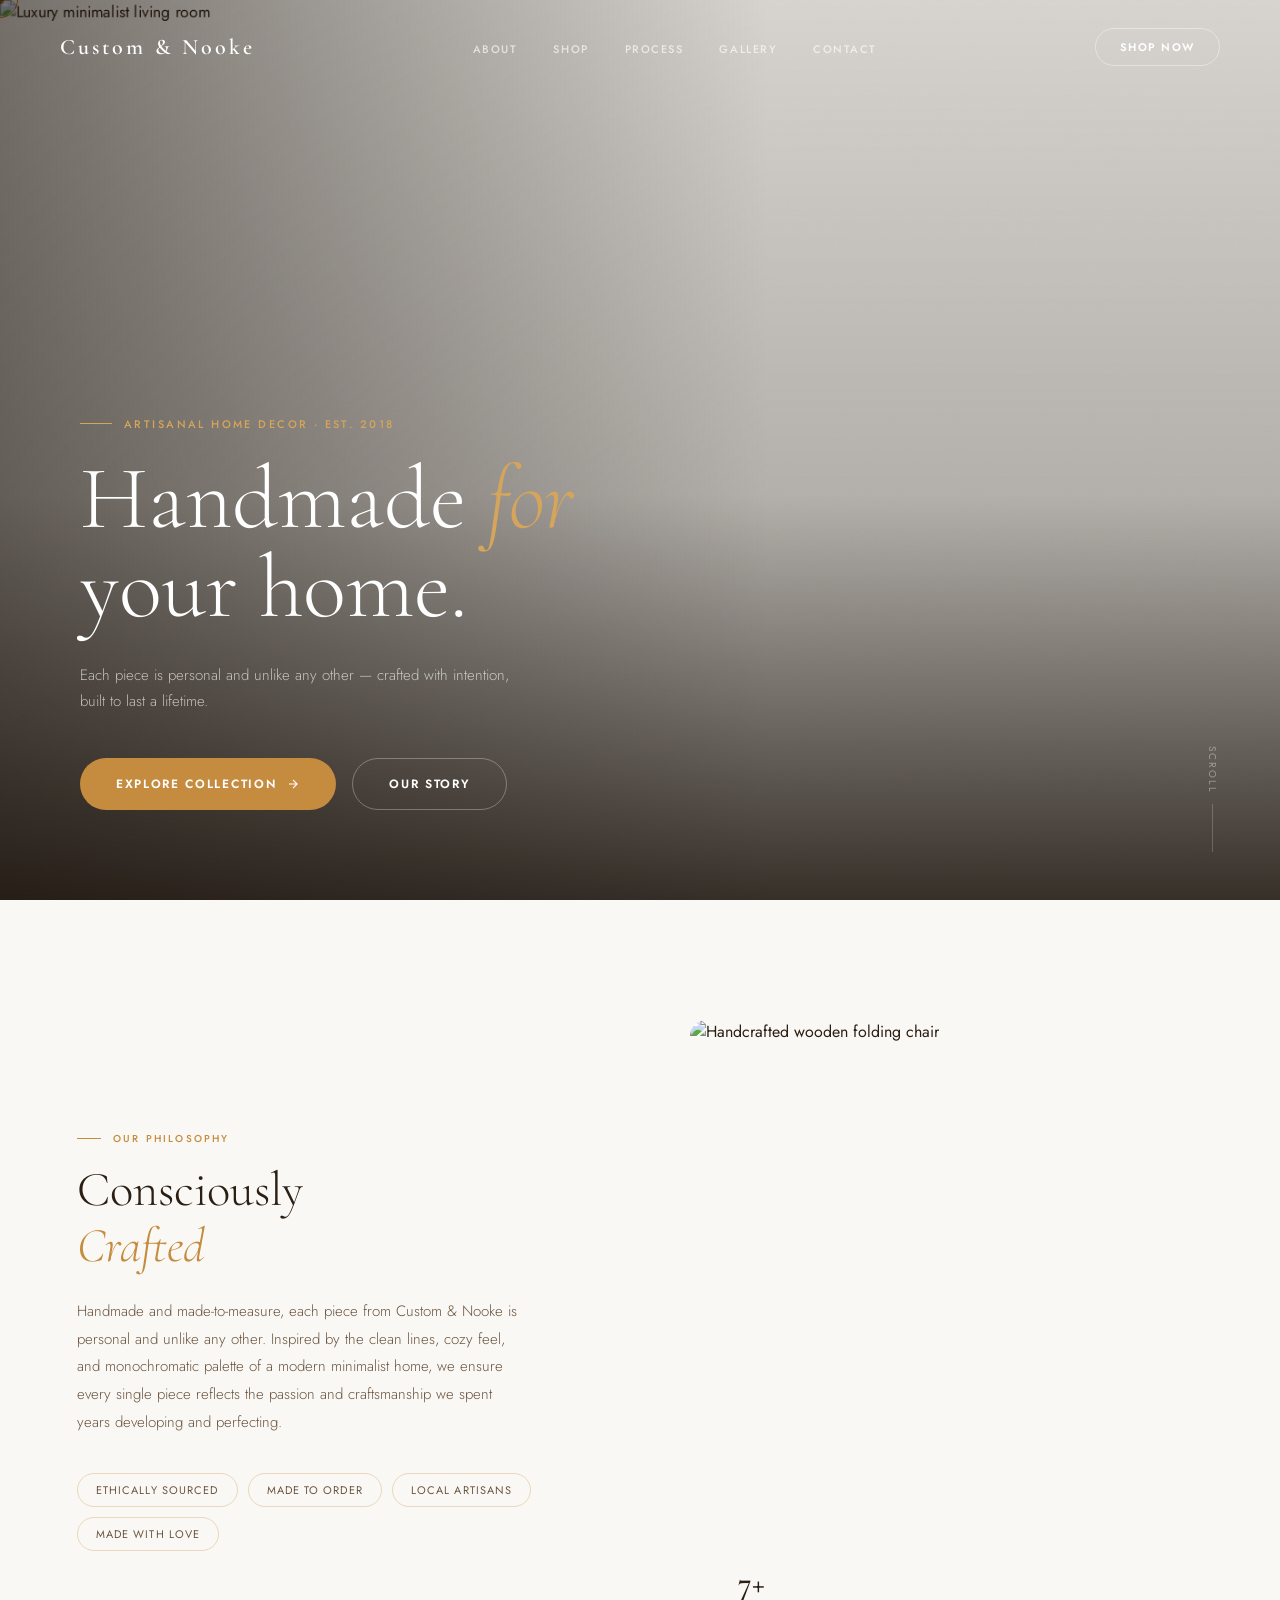
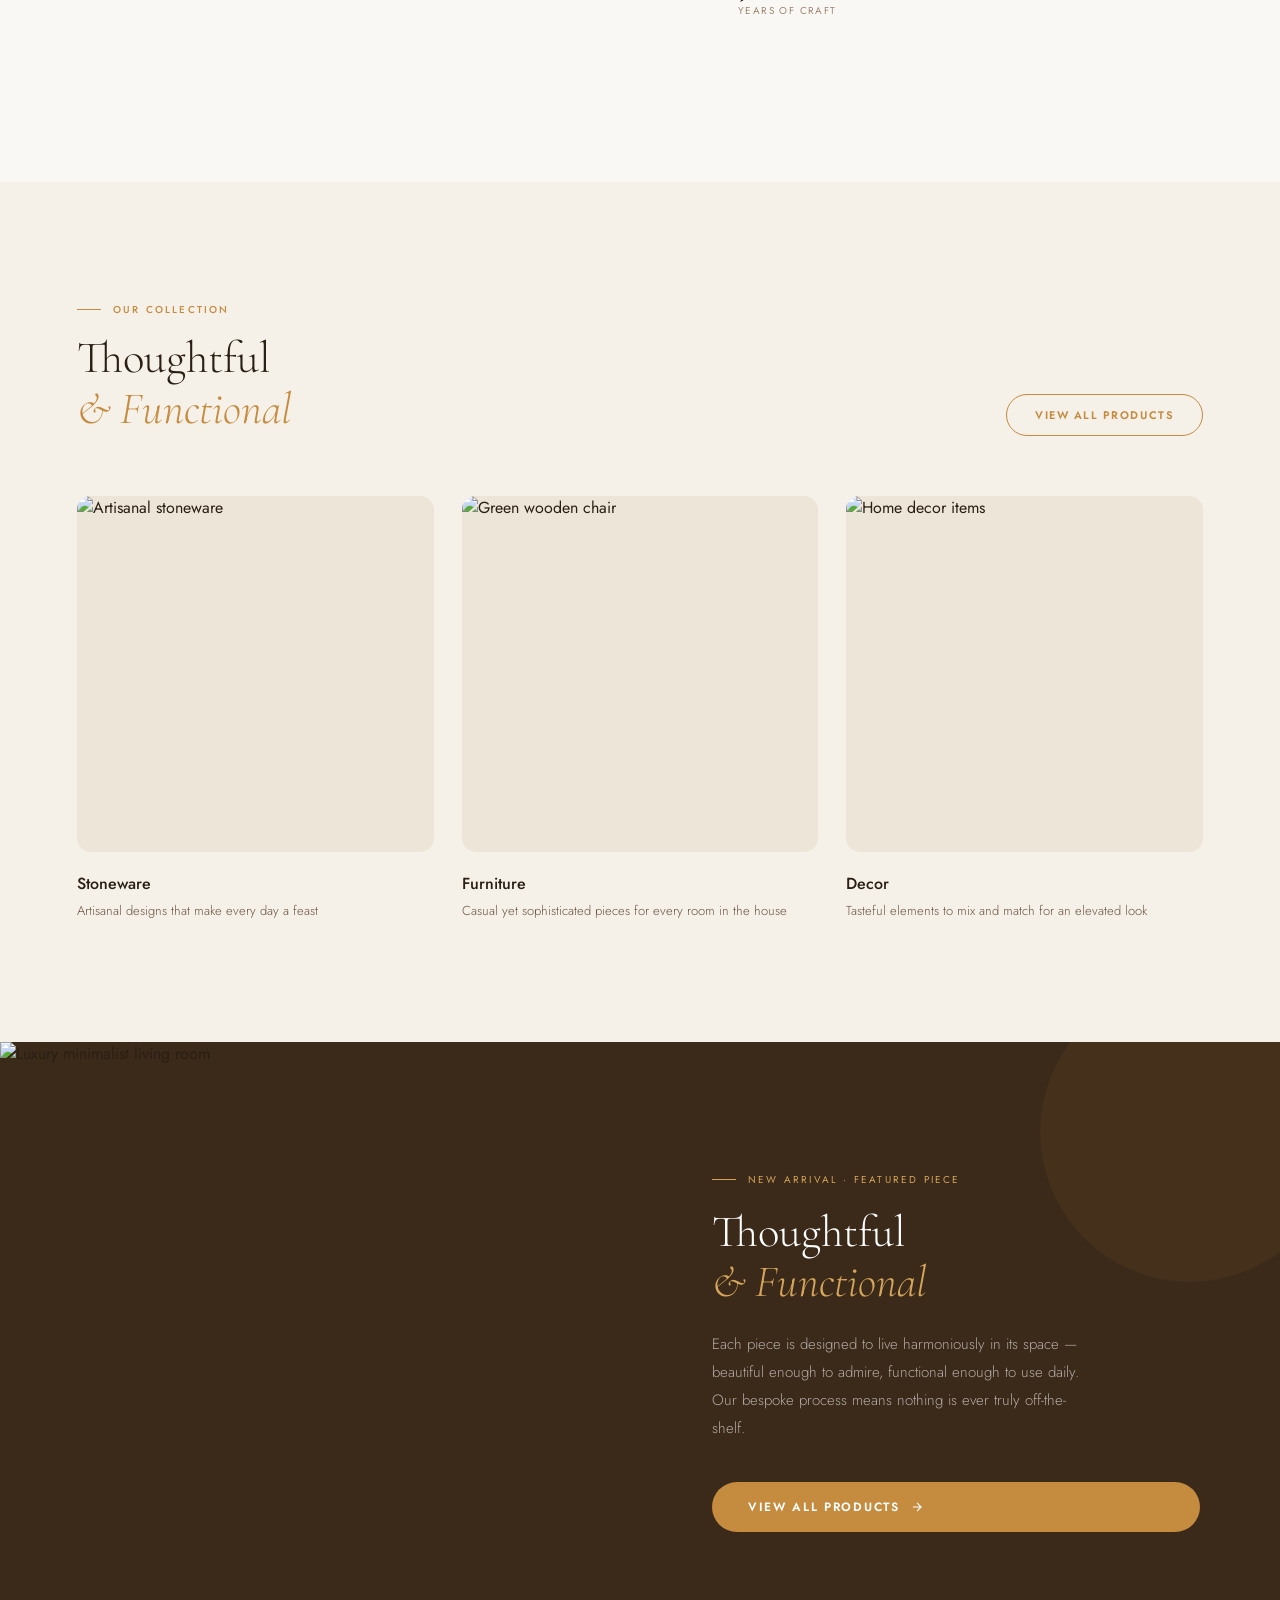
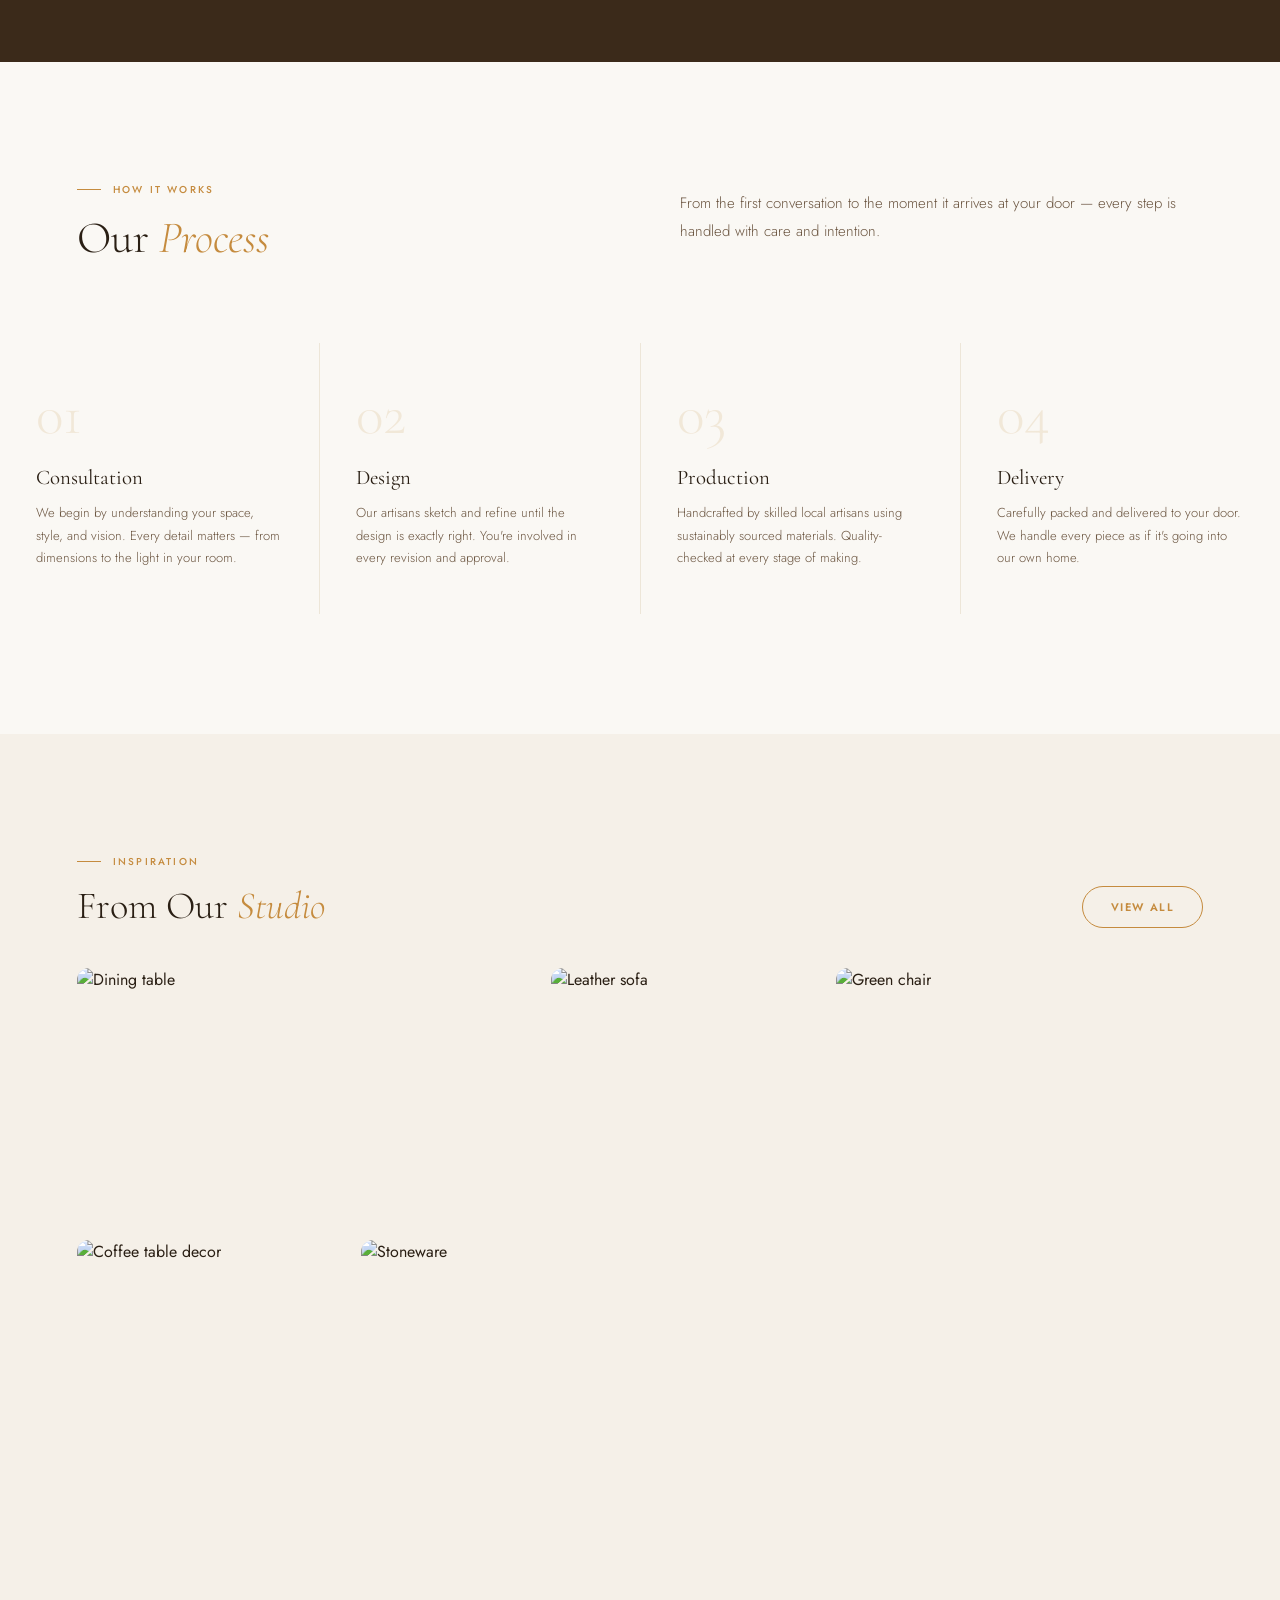
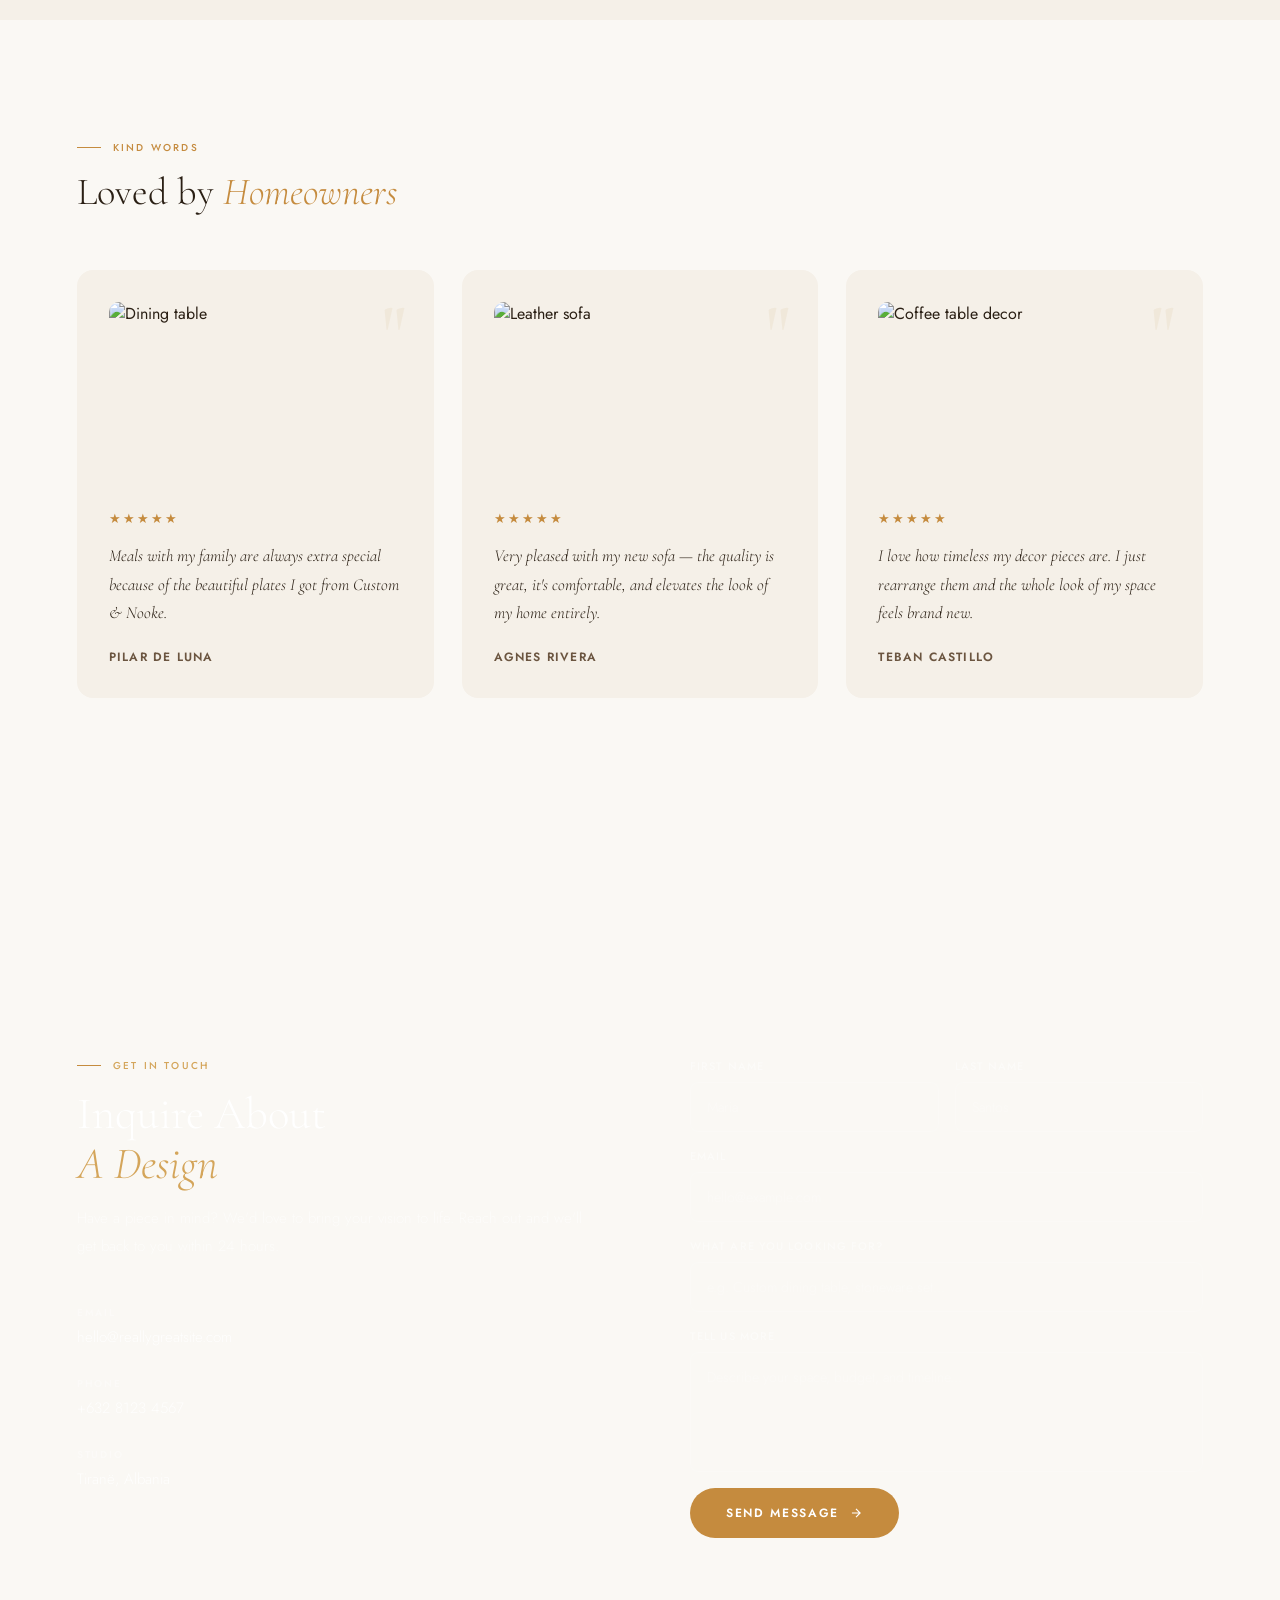
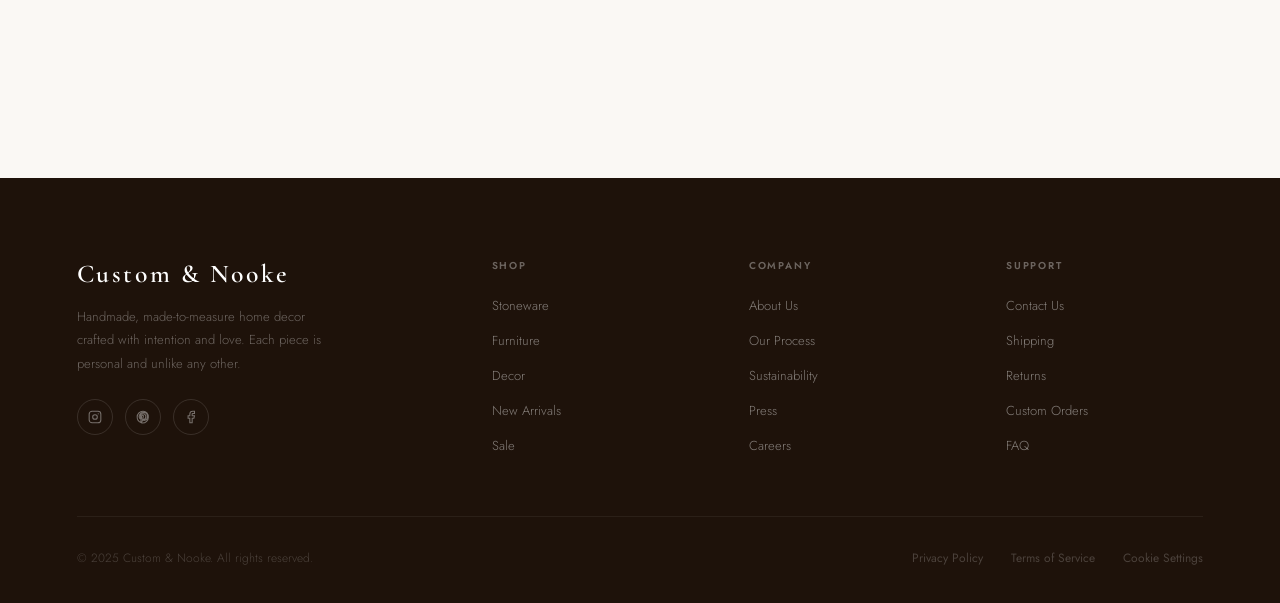
==== commit 0a6a21d7: "Add files via upload" ====
--- a/index2.html
+++ b/index2.html
@@ -1,1202 +1,967 @@
 <!DOCTYPE html>
-<html lang="en">
+<html lang="en" class="scroll-smooth">
 <head>
-  <meta charset="UTF-8" />
-  <meta name="viewport" content="width=device-width, initial-scale=1.0" />
-  <title>Custom & Nooke | Artisanal Home Decor</title>
-  <meta name="description" content="Handmade and made-to-measure furniture and home decor. Each piece is personal and unlike any other." />
-  <link rel="preconnect" href="https://fonts.googleapis.com" />
-  <link rel="preconnect" href="https://fonts.gstatic.com" crossorigin />
-  <link href="https://fonts.googleapis.com/css2?family=Cormorant+Garamond:ital,wght@0,300;0,400;0,500;0,600;1,300;1,400&family=Jost:wght@300;400;500&display=swap" rel="stylesheet" />
-  <style>
-    *, *::before, *::after { box-sizing: border-box; margin: 0; padding: 0; }
-
-    :root {
-      --cream:   #F7F4EF;
-      --stone:   #EAE4DA;
-      --warm:    #D4C9B5;
-      --clay:    #B5A08A;
-      --bark:    #7A6652;
-      --ink:     #2C2318;
-      --ink-60:  rgba(44,35,24,.6);
-      --ink-30:  rgba(44,35,24,.3);
-      --white:   #FFFFFF;
-
-      --r-sm: 4px;
-      --r-md: 10px;
-      --r-lg: 20px;
-      --r-xl: 32px;
-
-      --sh-sm: 0 2px 12px rgba(44,35,24,.08);
-      --sh-md: 0 8px 32px rgba(44,35,24,.12);
-      --sh-lg: 0 20px 60px rgba(44,35,24,.16);
-      --sh-xl: 0 32px 80px rgba(44,35,24,.22);
-
-      --gap-xs: 8px;
-      --gap-sm: 16px;
-      --gap-md: 32px;
-      --gap-lg: 64px;
-      --gap-xl: 120px;
-
-      --nav-h: 72px;
-      --ease: cubic-bezier(.4,0,.2,1);
-      --ease-out: cubic-bezier(0,0,.2,1);
-    }
-
-    html { scroll-behavior: smooth; }
-
-    body {
-      font-family: 'Jost', sans-serif;
-      font-weight: 300;
-      background: var(--cream);
-      color: var(--ink);
-      -webkit-font-smoothing: antialiased;
-      overflow-x: hidden;
-    }
-
-    /* ── SCROLLBAR ── */
-    ::-webkit-scrollbar { width: 6px; }
-    ::-webkit-scrollbar-track { background: var(--stone); }
-    ::-webkit-scrollbar-thumb { background: var(--clay); border-radius: 3px; }
-
-    /* ── NAV ── */
-    nav {
-      position: fixed; top: 0; left: 0; right: 0; z-index: 100;
-      height: var(--nav-h);
-      display: flex; align-items: center; justify-content: space-between;
-      padding: 0 var(--gap-lg);
-      transition: background .4s var(--ease), box-shadow .4s var(--ease), backdrop-filter .4s;
-    }
-    nav.scrolled {
-      background: rgba(247,244,239,.88);
-      backdrop-filter: blur(16px) saturate(1.4);
-      -webkit-backdrop-filter: blur(16px) saturate(1.4);
-      box-shadow: var(--sh-sm);
-    }
-    .nav-logo {
-      font-family: 'Cormorant Garamond', serif;
-      font-size: 1.15rem;
-      font-weight: 500;
-      letter-spacing: .18em;
-      text-transform: uppercase;
-      color: var(--ink);
-      text-decoration: none;
-      transition: opacity .3s;
-    }
-    .nav-logo:hover { opacity: .65; }
-    .nav-links { display: flex; align-items: center; gap: var(--gap-md); list-style: none; }
-    .nav-links a {
-      font-size: .78rem;
-      font-weight: 400;
-      letter-spacing: .12em;
-      text-transform: uppercase;
-      color: var(--ink);
-      text-decoration: none;
-      position: relative;
-      padding-bottom: 3px;
-      transition: color .3s;
-    }
-    .nav-links a::after {
-      content: '';
-      position: absolute; bottom: 0; left: 0;
-      width: 0; height: 1px;
-      background: var(--bark);
-      transition: width .35s var(--ease);
-    }
-    .nav-links a:hover::after,
-    .nav-links a.active::after { width: 100%; }
-    .nav-links a.active { color: var(--bark); }
-    .nav-cta {
-      display: inline-flex; align-items: center; gap: 6px;
-      padding: 9px 20px;
-      border: 1.5px solid var(--ink);
-      border-radius: var(--r-sm);
-      font-size: .75rem; font-weight: 500;
-      letter-spacing: .12em; text-transform: uppercase;
-      color: var(--ink); text-decoration: none;
-      transition: background .3s, color .3s, transform .25s var(--ease), box-shadow .25s;
-    }
-    .nav-cta:hover {
-      background: var(--ink); color: var(--white);
-      transform: translateY(-2px);
-      box-shadow: var(--sh-md);
-    }
-    .hamburger {
-      display: none; flex-direction: column; gap: 5px;
-      cursor: pointer; background: none; border: none; padding: 4px;
-    }
-    .hamburger span {
-      width: 24px; height: 1.5px; background: var(--ink);
-      transition: transform .35s var(--ease), opacity .3s;
-    }
-    .hamburger.open span:nth-child(1) { transform: translateY(6.5px) rotate(45deg); }
-    .hamburger.open span:nth-child(2) { opacity: 0; }
-    .hamburger.open span:nth-child(3) { transform: translateY(-6.5px) rotate(-45deg); }
-
-    /* ── MOBILE NAV DRAWER ── */
-    .mobile-nav {
-      display: none;
-      position: fixed; inset: 0; z-index: 99;
-      background: var(--cream);
-      flex-direction: column; align-items: center; justify-content: center;
-      gap: var(--gap-md);
-      opacity: 0; pointer-events: none;
-      transition: opacity .4s var(--ease);
-    }
-    .mobile-nav.open { opacity: 1; pointer-events: all; }
-    .mobile-nav a {
-      font-family: 'Cormorant Garamond', serif;
-      font-size: 2.5rem; font-weight: 300;
-      color: var(--ink); text-decoration: none;
-      letter-spacing: .04em;
-      transition: color .3s;
-    }
-    .mobile-nav a:hover { color: var(--bark); }
-
-    /* ── HERO ── */
-    #hero {
-      position: relative; height: 100vh; min-height: 600px;
-      display: flex; align-items: flex-end;
-      overflow: hidden;
-    }
-    .hero-img {
-      position: absolute; inset: 0;
-      background: url('https://lh3.googleusercontent.com/aida-public/[base64]') center/cover no-repeat;
-      transform: scale(1.06);
-      transition: transform 8s ease-out;
-      will-change: transform;
-    }
-    .hero-img.loaded { transform: scale(1); }
-    .hero-overlay {
-      position: absolute; inset: 0;
-      background: linear-gradient(
-        to top,
-        rgba(28,20,12,.75) 0%,
-        rgba(28,20,12,.35) 45%,
-        rgba(28,20,12,.08) 100%
-      );
-    }
-    .hero-content {
-      position: relative; z-index: 1;
-      padding: 0 var(--gap-lg) var(--gap-xl);
-      max-width: 700px;
-    }
-    .hero-eyebrow {
-      display: inline-block;
-      font-size: .72rem; font-weight: 500;
-      letter-spacing: .22em; text-transform: uppercase;
-      color: var(--warm);
-      margin-bottom: 20px;
-      opacity: 0; transform: translateY(20px);
-      animation: fadeUp .8s .2s var(--ease-out) forwards;
-    }
-    .hero-title {
-      font-family: 'Cormorant Garamond', serif;
-      font-size: clamp(3.2rem, 7vw, 6rem);
-      font-weight: 300; line-height: 1.05;
-      color: var(--white);
-      margin-bottom: 24px;
-      opacity: 0; transform: translateY(28px);
-      animation: fadeUp .9s .38s var(--ease-out) forwards;
-    }
-    .hero-title em { font-style: italic; font-weight: 300; }
-    .hero-sub {
-      font-size: 1rem; font-weight: 300; line-height: 1.7;
-      color: rgba(255,255,255,.78);
-      max-width: 440px; margin-bottom: 40px;
-      opacity: 0; transform: translateY(20px);
-      animation: fadeUp .8s .54s var(--ease-out) forwards;
-    }
-    .hero-actions {
-      display: flex; align-items: center; gap: var(--gap-sm);
-      flex-wrap: wrap;
-      opacity: 0; transform: translateY(20px);
-      animation: fadeUp .8s .68s var(--ease-out) forwards;
-    }
-    .btn-primary {
-      display: inline-flex; align-items: center; gap: 8px;
-      padding: 14px 32px;
-      background: var(--white); color: var(--ink);
-      border: none; border-radius: var(--r-sm);
-      font-family: 'Jost', sans-serif;
-      font-size: .8rem; font-weight: 500;
-      letter-spacing: .12em; text-transform: uppercase;
-      text-decoration: none; cursor: pointer;
-      transition: background .3s, color .3s, transform .25s var(--ease), box-shadow .25s;
-    }
-    .btn-primary:hover {
-      background: var(--ink); color: var(--white);
-      transform: translateY(-3px); box-shadow: var(--sh-lg);
-    }
-    .btn-ghost {
-      display: inline-flex; align-items: center; gap: 8px;
-      padding: 14px 28px;
-      background: transparent; color: var(--white);
-      border: 1.5px solid rgba(255,255,255,.5);
-      border-radius: var(--r-sm);
-      font-family: 'Jost', sans-serif;
-      font-size: .8rem; font-weight: 400;
-      letter-spacing: .12em; text-transform: uppercase;
-      text-decoration: none; cursor: pointer;
-      transition: border-color .3s, background .3s, transform .25s var(--ease);
-    }
-    .btn-ghost:hover {
-      border-color: var(--white);
-      background: rgba(255,255,255,.1);
-      transform: translateY(-2px);
-    }
-    .hero-scroll {
-      position: absolute; bottom: 32px; right: var(--gap-lg);
-      display: flex; flex-direction: column; align-items: center; gap: 8px;
-      opacity: 0; animation: fadeIn 1s 1.2s forwards;
-    }
-    .hero-scroll span {
-      font-size: .65rem; letter-spacing: .2em; text-transform: uppercase;
-      color: rgba(255,255,255,.55); writing-mode: vertical-rl;
-    }
-    .scroll-line {
-      width: 1px; height: 48px;
-      background: linear-gradient(to bottom, rgba(255,255,255,.5), transparent);
-      animation: scrollPulse 2.4s ease-in-out infinite;
-    }
-    @keyframes scrollPulse {
-      0%,100% { opacity: .4; transform: scaleY(1); }
-      50% { opacity: 1; transform: scaleY(.6); transform-origin: top; }
-    }
-
-    /* ── SECTION SHELL ── */
-    section { padding: var(--gap-xl) var(--gap-lg); }
-    .section-label {
-      font-size: .68rem; font-weight: 500;
-      letter-spacing: .24em; text-transform: uppercase;
-      color: var(--clay);
-      margin-bottom: 14px;
-    }
-    .section-title {
-      font-family: 'Cormorant Garamond', serif;
-      font-size: clamp(2rem, 4vw, 3.2rem);
-      font-weight: 300; line-height: 1.18;
-      color: var(--ink);
-      margin-bottom: 20px;
-    }
-    .section-title em { font-style: italic; }
-    .section-body {
-      font-size: .98rem; line-height: 1.8; color: var(--ink-60);
-      max-width: 520px;
-    }
-    .divider {
-      width: 48px; height: 1px;
-      background: var(--clay);
-      margin: 20px 0;
-    }
-
-    /* ── ABOUT (CONSCIOUSLY CRAFTED) ── */
-    #about {
-      display: grid;
-      grid-template-columns: 1fr 1fr;
-      gap: var(--gap-lg);
-      align-items: center;
-      padding: var(--gap-xl) var(--gap-lg);
-    }
-    .about-media {
-      position: relative; border-radius: var(--r-lg); overflow: hidden;
-      aspect-ratio: 3/4; box-shadow: var(--sh-lg);
-    }
-    .about-media img {
-      width: 100%; height: 100%;
-      object-fit: cover;
-      transition: transform .8s var(--ease);
-    }
-    .about-media:hover img { transform: scale(1.04); }
-    .about-badge {
-      position: absolute; bottom: 24px; left: 24px;
-      background: var(--white);
-      border-radius: var(--r-md);
-      padding: 16px 20px;
-      box-shadow: var(--sh-md);
-    }
-    .about-badge-num {
-      font-family: 'Cormorant Garamond', serif;
-      font-size: 2.4rem; font-weight: 500;
-      line-height: 1; color: var(--ink);
-    }
-    .about-badge-text {
-      font-size: .72rem; letter-spacing: .1em;
-      text-transform: uppercase; color: var(--clay);
-    }
-    .about-text { padding-left: var(--gap-md); }
-    .about-features {
-      display: grid; grid-template-columns: 1fr 1fr;
-      gap: var(--gap-sm); margin-top: var(--gap-md);
-    }
-    .feature-chip {
-      display: flex; align-items: center; gap: 10px;
-      padding: 14px 16px;
-      background: var(--stone);
-      border-radius: var(--r-md);
-      font-size: .82rem; color: var(--ink);
-      transition: background .3s, transform .25s var(--ease);
-    }
-    .feature-chip:hover { background: var(--warm); transform: translateY(-2px); }
-    .feature-chip svg { flex-shrink: 0; color: var(--bark); }
-
-    /* ── SHOP / CATEGORIES ── */
-    #shop { background: var(--ink); }
-    #shop .section-label { color: var(--clay); }
-    #shop .section-title { color: var(--white); }
-    #shop .section-body { color: rgba(255,255,255,.55); }
-    .categories-grid {
-      display: grid;
-      grid-template-columns: repeat(3, 1fr);
-      gap: var(--gap-sm);
-      margin-top: var(--gap-lg);
-    }
-    .cat-card {
-      position: relative; border-radius: var(--r-lg); overflow: hidden;
-      aspect-ratio: 3/4; cursor: pointer;
-      box-shadow: var(--sh-md);
-      transition: transform .4s var(--ease), box-shadow .4s var(--ease);
-    }
-    .cat-card:hover { transform: translateY(-8px); box-shadow: var(--sh-xl); }
-    .cat-card img {
-      width: 100%; height: 100%;
-      object-fit: cover;
-      transition: transform .7s var(--ease);
-    }
-    .cat-card:hover img { transform: scale(1.07); }
-    .cat-card-overlay {
-      position: absolute; inset: 0;
-      background: linear-gradient(to top, rgba(20,14,8,.75) 0%, transparent 55%);
-      display: flex; flex-direction: column;
-      justify-content: flex-end;
-      padding: 28px;
-    }
-    .cat-name {
-      font-family: 'Cormorant Garamond', serif;
-      font-size: 1.8rem; font-weight: 400;
-      color: var(--white); line-height: 1.1;
-      margin-bottom: 6px;
-    }
-    .cat-desc { font-size: .78rem; color: rgba(255,255,255,.68); line-height: 1.5; }
-    .cat-arrow {
-      position: absolute; top: 20px; right: 20px;
-      width: 36px; height: 36px;
-      border-radius: 50%;
-      background: rgba(255,255,255,.12);
-      border: 1px solid rgba(255,255,255,.22);
-      display: flex; align-items: center; justify-content: center;
-      color: var(--white);
-      transition: background .3s, transform .3s var(--ease);
-    }
-    .cat-card:hover .cat-arrow {
-      background: var(--white); color: var(--ink);
-      transform: rotate(45deg);
-    }
-
-    /* ── FEATURED (THOUGHTFUL) ── */
-    #featured {
-      display: grid;
-      grid-template-columns: 1fr 1fr;
-      gap: var(--gap-lg);
-      align-items: center;
-    }
-    .featured-media {
-      position: relative; border-radius: var(--r-lg); overflow: hidden;
-      aspect-ratio: 4/5; box-shadow: var(--sh-lg);
-    }
-    .featured-media img {
-      width: 100%; height: 100%; object-fit: cover;
-      transition: transform .8s var(--ease);
-    }
-    .featured-media:hover img { transform: scale(1.04); }
-    .featured-tag {
-      position: absolute; top: 20px; left: 20px;
-      background: var(--white);
-      padding: 8px 14px; border-radius: var(--r-sm);
-      font-size: .7rem; font-weight: 500;
-      letter-spacing: .14em; text-transform: uppercase;
-      color: var(--bark);
-    }
-    .btn-outline {
-      display: inline-flex; align-items: center; gap: 8px;
-      padding: 13px 28px;
-      border: 1.5px solid var(--ink);
-      border-radius: var(--r-sm);
-      font-family: 'Jost', sans-serif;
-      font-size: .78rem; font-weight: 500;
-      letter-spacing: .12em; text-transform: uppercase;
-      color: var(--ink); text-decoration: none;
-      transition: background .3s, color .3s, transform .25s var(--ease), box-shadow .25s;
-    }
-    .btn-outline:hover {
-      background: var(--ink); color: var(--white);
-      transform: translateY(-2px); box-shadow: var(--sh-md);
-    }
-    .btn-outline svg { transition: transform .3s var(--ease); }
-    .btn-outline:hover svg { transform: translateX(4px); }
-
-    /* ── PROCESS ── */
-    #process { background: var(--stone); }
-    .process-steps {
-      display: grid;
-      grid-template-columns: repeat(4, 1fr);
-      gap: var(--gap-sm);
-      margin-top: var(--gap-lg);
-      position: relative;
-    }
-    .process-steps::before {
-      content: '';
-      position: absolute;
-      top: 36px; left: calc(12.5% + 18px); right: calc(12.5% + 18px);
-      height: 1px; background: var(--warm);
-      z-index: 0;
-    }
-    .step {
-      display: flex; flex-direction: column; align-items: center;
-      text-align: center; position: relative; z-index: 1;
-    }
-    .step-num {
-      width: 72px; height: 72px; border-radius: 50%;
-      border: 1.5px solid var(--clay);
-      background: var(--cream);
-      display: flex; align-items: center; justify-content: center;
-      margin-bottom: 20px;
-      transition: background .3s, border-color .3s, transform .3s var(--ease);
-    }
-    .step:hover .step-num {
-      background: var(--ink); border-color: var(--ink);
-      transform: scale(1.08);
-    }
-    .step-num svg { color: var(--bark); transition: color .3s; }
-    .step:hover .step-num svg { color: var(--white); }
-    .step-label {
-      font-size: .65rem; font-weight: 500;
-      letter-spacing: .2em; text-transform: uppercase;
-      color: var(--clay); margin-bottom: 8px;
-    }
-    .step-title {
-      font-family: 'Cormorant Garamond', serif;
-      font-size: 1.3rem; font-weight: 400;
-      color: var(--ink); margin-bottom: 10px;
-    }
-    .step-body { font-size: .82rem; line-height: 1.7; color: var(--ink-60); }
-
-    /* ── GALLERY ── */
-    #gallery { background: var(--cream); }
-    .gallery-grid {
-      display: grid;
-      grid-template-columns: repeat(12, 1fr);
-      grid-template-rows: auto;
-      gap: var(--gap-sm);
-      margin-top: var(--gap-lg);
-    }
-    .g-item {
-      border-radius: var(--r-md); overflow: hidden;
-      cursor: pointer;
-      box-shadow: var(--sh-sm);
-      transition: transform .4s var(--ease), box-shadow .4s var(--ease);
-    }
-    .g-item:hover { transform: scale(1.02); box-shadow: var(--sh-md); }
-    .g-item img {
-      width: 100%; height: 100%; object-fit: cover;
-      display: block;
-      transition: transform .7s var(--ease);
-    }
-    .g-item:hover img { transform: scale(1.06); }
-    .g-item:nth-child(1) { grid-column: 1 / 8; grid-row: 1; aspect-ratio: 16/10; }
-    .g-item:nth-child(2) { grid-column: 8 / 13; grid-row: 1; aspect-ratio: 5/6; }
-    .g-item:nth-child(3) { grid-column: 1 / 5; grid-row: 2; aspect-ratio: 4/5; }
-    .g-item:nth-child(4) { grid-column: 5 / 10; grid-row: 2; aspect-ratio: 5/5; }
-    .g-item:nth-child(5) { grid-column: 10 / 13; grid-row: 2; aspect-ratio: 3/5; }
-
-    /* ── TESTIMONIALS ── */
-    #testimonials { background: var(--ink); overflow: hidden; }
-    #testimonials .section-label { color: var(--clay); }
-    #testimonials .section-title { color: var(--white); }
-    .testimonials-grid {
-      display: grid;
-      grid-template-columns: repeat(3, 1fr);
-      gap: var(--gap-md);
-      margin-top: var(--gap-lg);
-    }
-    .testimonial-card {
-      background: rgba(255,255,255,.05);
-      border: 1px solid rgba(255,255,255,.08);
-      border-radius: var(--r-lg);
-      padding: 32px;
-      transition: background .3s, transform .35s var(--ease), box-shadow .35s;
-    }
-    .testimonial-card:hover {
-      background: rgba(255,255,255,.09);
-      transform: translateY(-6px);
-      box-shadow: var(--sh-lg);
-    }
-    .t-img {
-      width: 56px; height: 56px; border-radius: 50%;
-      object-fit: cover; margin-bottom: 20px;
-      border: 2px solid var(--bark);
-    }
-    .t-quote {
-      font-family: 'Cormorant Garamond', serif;
-      font-size: 1.15rem; font-weight: 400;
-      font-style: italic; line-height: 1.65;
-      color: rgba(255,255,255,.82);
-      margin-bottom: 20px;
-    }
-    .t-divider { width: 32px; height: 1px; background: var(--bark); margin-bottom: 16px; }
-    .t-name { font-size: .82rem; font-weight: 500; color: var(--white); }
-    .t-stars { color: var(--clay); font-size: .75rem; letter-spacing: 2px; margin-bottom: 14px; }
-    .quote-mark {
-      font-family: 'Cormorant Garamond', serif;
-      font-size: 5rem; line-height: 1;
-      color: var(--bark); opacity: .25;
-      position: absolute; top: 20px; right: 24px;
-      pointer-events: none;
-    }
-
-    /* ── CONTACT ── */
-    #contact {
-      display: grid;
-      grid-template-columns: 1fr 1fr;
-      gap: var(--gap-lg);
-      align-items: start;
-    }
-    .contact-info { }
-    .contact-items { margin-top: var(--gap-md); display: flex; flex-direction: column; gap: var(--gap-sm); }
-    .contact-item {
-      display: flex; align-items: flex-start; gap: 14px;
-      padding: 20px; border-radius: var(--r-md);
-      background: var(--stone);
-      transition: background .3s, transform .25s var(--ease);
-    }
-    .contact-item:hover { background: var(--warm); transform: translateX(6px); }
-    .c-icon {
-      width: 40px; height: 40px; border-radius: 50%;
-      background: var(--white); flex-shrink: 0;
-      display: flex; align-items: center; justify-content: center;
-      box-shadow: var(--sh-sm);
-      color: var(--bark);
-    }
-    .c-label { font-size: .68rem; letter-spacing: .14em; text-transform: uppercase; color: var(--clay); margin-bottom: 4px; }
-    .c-value { font-size: .95rem; color: var(--ink); }
-    .contact-form { }
-    .form-row { margin-bottom: 16px; }
-    .form-row input,
-    .form-row textarea {
-      width: 100%;
-      padding: 14px 18px;
-      border: 1.5px solid var(--warm);
-      border-radius: var(--r-md);
-      background: var(--white);
-      font-family: 'Jost', sans-serif;
-      font-size: .9rem; color: var(--ink);
-      outline: none;
-      transition: border-color .3s, box-shadow .3s;
-    }
-    .form-row input::placeholder,
-    .form-row textarea::placeholder { color: var(--ink-30); }
-    .form-row input:focus,
-    .form-row textarea:focus {
-      border-color: var(--bark);
-      box-shadow: 0 0 0 3px rgba(122,102,82,.1);
-    }
-    .form-row textarea { resize: vertical; min-height: 120px; }
-    .btn-dark {
-      display: inline-flex; align-items: center; gap: 8px;
-      padding: 14px 32px;
-      background: var(--ink); color: var(--white);
-      border: none; border-radius: var(--r-sm);
-      font-family: 'Jost', sans-serif;
-      font-size: .78rem; font-weight: 500;
-      letter-spacing: .12em; text-transform: uppercase;
-      cursor: pointer;
-      transition: background .3s, transform .25s var(--ease), box-shadow .25s;
-    }
-    .btn-dark:hover {
-      background: var(--bark);
-      transform: translateY(-2px); box-shadow: var(--sh-md);
-    }
-
-    /* ── FOOTER ── */
-    footer {
-      background: var(--ink);
-      padding: var(--gap-xl) var(--gap-lg) var(--gap-md);
-    }
-    .footer-top {
-      display: grid;
-      grid-template-columns: 1.4fr 1fr 1fr 1fr;
-      gap: var(--gap-lg);
-      padding-bottom: var(--gap-lg);
-      border-bottom: 1px solid rgba(255,255,255,.08);
-    }
-    .footer-brand {}
-    .footer-logo {
-      font-family: 'Cormorant Garamond', serif;
-      font-size: 1.4rem; font-weight: 500;
-      letter-spacing: .15em; text-transform: uppercase;
-      color: var(--white);
-      display: block; margin-bottom: 16px;
-    }
-    .footer-tagline {
-      font-size: .88rem; line-height: 1.75;
-      color: rgba(255,255,255,.45); max-width: 260px;
-      margin-bottom: 24px;
-    }
-    .social-links { display: flex; gap: 12px; }
-    .social-link {
-      width: 38px; height: 38px; border-radius: 50%;
-      border: 1px solid rgba(255,255,255,.15);
-      display: flex; align-items: center; justify-content: center;
-      color: rgba(255,255,255,.5);
-      transition: border-color .3s, color .3s, transform .25s var(--ease);
-      text-decoration: none;
-    }
-    .social-link:hover { border-color: var(--bark); color: var(--bark); transform: translateY(-2px); }
-    .footer-col h4 {
-      font-size: .7rem; font-weight: 500;
-      letter-spacing: .2em; text-transform: uppercase;
-      color: var(--clay); margin-bottom: 20px;
-    }
-    .footer-col ul { list-style: none; display: flex; flex-direction: column; gap: 11px; }
-    .footer-col ul li a {
-      font-size: .86rem; color: rgba(255,255,255,.45);
-      text-decoration: none;
-      transition: color .3s, padding-left .3s var(--ease);
-    }
-    .footer-col ul li a:hover { color: var(--white); padding-left: 6px; }
-    .footer-bottom {
-      display: flex; align-items: center; justify-content: space-between;
-      padding-top: var(--gap-md);
-      font-size: .78rem; color: rgba(255,255,255,.28);
-    }
-    .footer-legal { display: flex; gap: 24px; }
-    .footer-legal a { color: rgba(255,255,255,.28); text-decoration: none; transition: color .3s; }
-    .footer-legal a:hover { color: rgba(255,255,255,.55); }
-
-    /* ── REVEAL ANIMATIONS ── */
-    @keyframes fadeUp {
-      to { opacity: 1; transform: translateY(0); }
-    }
-    @keyframes fadeIn {
-      to { opacity: 1; }
-    }
-    .reveal {
-      opacity: 0; transform: translateY(32px);
-      transition: opacity .7s var(--ease-out), transform .7s var(--ease-out);
-    }
-    .reveal.visible { opacity: 1; transform: translateY(0); }
-    .reveal-delay-1 { transition-delay: .1s; }
-    .reveal-delay-2 { transition-delay: .2s; }
-    .reveal-delay-3 { transition-delay: .3s; }
-    .reveal-delay-4 { transition-delay: .4s; }
-    .reveal-left {
-      opacity: 0; transform: translateX(-32px);
-      transition: opacity .7s var(--ease-out), transform .7s var(--ease-out);
-    }
-    .reveal-left.visible { opacity: 1; transform: translateX(0); }
-    .reveal-right {
-      opacity: 0; transform: translateX(32px);
-      transition: opacity .7s var(--ease-out), transform .7s var(--ease-out);
-    }
-    .reveal-right.visible { opacity: 1; transform: translateX(0); }
-    .reveal-scale {
-      opacity: 0; transform: scale(.95);
-      transition: opacity .6s var(--ease-out), transform .6s var(--ease-out);
-    }
-    .reveal-scale.visible { opacity: 1; transform: scale(1); }
-
-    /* ── RESPONSIVE ── */
-    @media (max-width: 1024px) {
-      :root { --gap-xl: 80px; --gap-lg: 40px; }
-      .categories-grid { grid-template-columns: repeat(2, 1fr); }
-      .categories-grid .cat-card:last-child { grid-column: span 2; aspect-ratio: 16/7; }
-      .process-steps { grid-template-columns: repeat(2, 1fr); }
-      .process-steps::before { display: none; }
-      .footer-top { grid-template-columns: 1fr 1fr; }
-    }
-    @media (max-width: 768px) {
-      :root { --gap-xl: 64px; --gap-lg: 24px; --nav-h: 60px; }
-      .nav-links, .nav-cta { display: none; }
-      .hamburger { display: flex; }
-      .mobile-nav { display: flex; }
-      #about { grid-template-columns: 1fr; }
-      .about-text { padding-left: 0; }
-      .about-features { grid-template-columns: 1fr; }
-      #featured { grid-template-columns: 1fr; }
-      .categories-grid { grid-template-columns: 1fr; }
-      .categories-grid .cat-card:last-child { grid-column: span 1; aspect-ratio: 3/4; }
-      .testimonials-grid { grid-template-columns: 1fr; }
-      .gallery-grid {
-        grid-template-columns: 1fr 1fr;
-      }
-      .g-item:nth-child(1) { grid-column: 1 / 3; grid-row: auto; aspect-ratio: 16/9; }
-      .g-item:nth-child(2) { grid-column: 1 / 2; grid-row: auto; aspect-ratio: 1; }
-      .g-item:nth-child(3) { grid-column: 2 / 3; grid-row: auto; aspect-ratio: 1; }
-      .g-item:nth-child(4) { grid-column: 1 / 2; grid-row: auto; aspect-ratio: 1; }
-      .g-item:nth-child(5) { grid-column: 2 / 3; grid-row: auto; aspect-ratio: 1; }
-      #contact { grid-template-columns: 1fr; }
-      .footer-top { grid-template-columns: 1fr 1fr; }
-      .hero-content { padding: 0 24px 80px; }
-    }
-    @media (max-width: 480px) {
-      .process-steps { grid-template-columns: 1fr; }
-      .footer-top { grid-template-columns: 1fr; }
-      .footer-bottom { flex-direction: column; gap: 12px; text-align: center; }
-      .footer-legal { flex-wrap: wrap; justify-content: center; }
-      .hero-title { font-size: 2.8rem; }
-      .btn-primary, .btn-ghost { padding: 12px 22px; font-size: .75rem; }
-    }
-
-    /* ── LAZY LOAD FADE ── */
-    img[loading="lazy"] { opacity: 0; transition: opacity .5s; }
-    img.loaded { opacity: 1; }
-  </style>
+<meta charset="utf-8">
+<meta name="viewport" content="width=device-width, initial-scale=1.0">
+<meta name="description" content="Handmade and made-to-measure furniture and home decor. Each piece is personal and unlike any other.">
+<title>Custom &amp; Nooke | Artisanal Home Decor</title>
+<link rel="preconnect" href="https://fonts.googleapis.com">
+<link rel="preconnect" href="https://fonts.gstatic.com" crossorigin>
+<link href="https://fonts.googleapis.com/css2?family=Cormorant+Garamond:ital,wght@0,300;0,400;0,600;1,300;1,400;1,600&family=Jost:wght@300;400;500;600&display=swap" rel="stylesheet">
+<style>
+*,*::before,*::after{box-sizing:border-box;margin:0;padding:0}
+:root{
+  --brown:    #3b2a1a;
+  --amber:    #c58b3e;
+  --amber-l:  #d4a55a;
+  --amber-d:  #a97232;
+  --cream:    #f5f0e8;
+  --cream-d:  #ede6d8;
+  --warm:     #faf8f4;
+  --txt:      #2a1f14;
+  --txt-m:    #6b5540;
+  --txt-l:    #9e8570;
+  --serif:    'Cormorant Garamond', Georgia, serif;
+  --sans:     'Jost', sans-serif;
+  --ease:     cubic-bezier(0.16,1,0.3,1);
+}
+html{font-size:16px;scroll-behavior:smooth}
+body{background:var(--warm);color:var(--txt);font-family:var(--sans);overflow-x:hidden;cursor:none}
+
+/* custom cursor */
+.cursor{position:fixed;pointer-events:none;z-index:9999;mix-blend-mode:multiply;transition:transform .15s ease,opacity .2s ease}
+.cursor-dot{width:8px;height:8px;background:var(--amber);border-radius:50%;transform:translate(-50%,-50%)}
+.cursor-ring{width:36px;height:36px;border:1.5px solid var(--amber);border-radius:50%;transform:translate(-50%,-50%);transition:transform .25s var(--ease),width .25s var(--ease),height .25s var(--ease),opacity .2s ease}
+body:has(a:hover) .cursor-ring,body:has(button:hover) .cursor-ring{width:56px;height:56px;opacity:.6}
+
+/* NAV */
+.nav{
+  position:fixed;top:0;left:0;right:0;z-index:100;
+  display:flex;align-items:center;justify-content:space-between;
+  padding:28px 60px;
+  transition:background .4s ease,padding .4s ease,backdrop-filter .4s ease;
+}
+.nav.scrolled{
+  background:rgba(250,248,244,0.92);
+  backdrop-filter:blur(12px);
+  -webkit-backdrop-filter:blur(12px);
+  padding:16px 60px;
+  border-bottom:1px solid rgba(197,139,62,.12);
+}
+.nav-logo{
+  font-family:var(--serif);font-size:22px;font-weight:600;
+  letter-spacing:.14em;color:#fff;text-decoration:none;
+  transition:color .3s ease;line-height:1.2;
+}
+.nav.scrolled .nav-logo{color:var(--txt)}
+.nav-links{display:flex;gap:36px;list-style:none}
+.nav-links a{
+  font-size:11px;font-weight:500;letter-spacing:.14em;
+  text-transform:uppercase;color:rgba(255,255,255,.65);
+  text-decoration:none;transition:color .25s;position:relative;
+}
+.nav-links a::after{
+  content:'';position:absolute;bottom:-3px;left:0;right:0;height:1px;
+  background:var(--amber);transform:scaleX(0);transform-origin:left;
+  transition:transform .3s var(--ease);
+}
+.nav-links a:hover{color:#fff}
+.nav-links a:hover::after{transform:scaleX(1)}
+.nav.scrolled .nav-links a{color:var(--txt-m)}
+.nav.scrolled .nav-links a:hover{color:var(--txt)}
+.nav-cta{
+  font-size:11px;font-weight:600;letter-spacing:.14em;text-transform:uppercase;
+  color:#fff;border:1.5px solid rgba(255,255,255,.4);border-radius:999px;
+  padding:10px 24px;text-decoration:none;
+  transition:background .25s,border-color .25s,color .25s;
+}
+.nav-cta:hover{background:var(--amber);border-color:var(--amber);color:#fff}
+.nav.scrolled .nav-cta{color:var(--txt);border-color:rgba(197,139,62,.4)}
+.nav.scrolled .nav-cta:hover{color:#fff}
+
+/* hamburger */
+.hamburger{display:none;flex-direction:column;gap:5px;cursor:pointer;padding:4px;background:none;border:none}
+.hamburger span{display:block;width:24px;height:1.5px;background:#fff;transition:all .3s var(--ease);transform-origin:center}
+.nav.scrolled .hamburger span{background:var(--txt)}
+.hamburger.open span:nth-child(1){transform:translateY(6.5px) rotate(45deg)}
+.hamburger.open span:nth-child(2){opacity:0;transform:scaleX(0)}
+.hamburger.open span:nth-child(3){transform:translateY(-6.5px) rotate(-45deg)}
+
+/* mobile drawer */
+.mobile-menu{
+  position:fixed;inset:0;z-index:99;
+  background:var(--warm);
+  display:flex;flex-direction:column;align-items:center;justify-content:center;gap:40px;
+  opacity:0;pointer-events:none;transform:translateY(-20px);
+  transition:opacity .4s var(--ease),transform .4s var(--ease);
+}
+.mobile-menu.open{opacity:1;pointer-events:all;transform:translateY(0)}
+.mobile-menu a{
+  font-family:var(--serif);font-size:clamp(2rem,6vw,3.5rem);font-weight:300;
+  color:var(--txt);text-decoration:none;letter-spacing:.04em;
+  transition:color .2s;
+}
+.mobile-menu a:hover{color:var(--amber)}
+
+/* HERO */
+.hero{
+  position:relative;height:100svh;min-height:640px;
+  display:flex;align-items:flex-end;overflow:visible;
+}
+.hero-img{
+  position:fixed;top:0;left:0;width:100vw;height:100svh;
+  object-fit:cover;will-change:transform;
+  animation:heroZoom 18s ease-out forwards;
+  z-index:-1;pointer-events:none;
+}
+@keyframes heroZoom{from{transform:scale(1.1) translateY(0)}to{transform:scale(1) translateY(0)}}
+.hero-grain{
+  position:fixed;inset:0;z-index:1;opacity:.04;
+  background-image:url("data:image/svg+xml,%3Csvg viewBox='0 0 256 256' xmlns='http://www.w3.org/2000/svg'%3E%3Cfilter id='noise'%3E%3CfeTurbulence type='fractalNoise' baseFrequency='0.9' numOctaves='4' stitchTiles='stitch'/%3E%3C/filter%3E%3Crect width='100%25' height='100%25' filter='url(%23noise)' opacity='1'/%3E%3C/svg%3E");
+  background-size:200px;pointer-events:none;
+}
+.hero-overlay{
+  position:absolute;inset:0;z-index:2;
+  background:
+    linear-gradient(to top, rgba(20,12,5,.85) 0%, rgba(20,12,5,.3) 45%, rgba(20,12,5,.15) 100%),
+    linear-gradient(to right, rgba(20,12,5,.5) 0%, transparent 60%);
+}
+.hero-content{
+  position:relative;z-index:3;
+  padding:0 80px 90px;
+  max-width:900px;
+  animation:fadeUp .9s .3s var(--ease) both;
+}
+@keyframes fadeUp{from{opacity:0;transform:translateY(28px)}to{opacity:1;transform:translateY(0)}}
+.hero-eyebrow{
+  font-size:11px;font-weight:500;letter-spacing:.22em;
+  text-transform:uppercase;color:var(--amber-l);
+  margin-bottom:22px;display:flex;align-items:center;gap:12px;
+}
+.hero-eyebrow::before{content:'';display:block;width:32px;height:1px;background:var(--amber-l)}
+.hero-content h1{
+  font-family:var(--serif);font-size:clamp(3.5rem,7vw,6.5rem);
+  color:#fff;line-height:1.0;font-weight:300;margin-bottom:30px;
+}
+.hero-content h1 em{font-style:italic;font-weight:300;color:var(--amber-l)}
+.hero-sub{
+  font-size:15px;color:rgba(255,255,255,.65);line-height:1.7;
+  max-width:440px;margin-bottom:44px;font-weight:300;
+}
+.hero-btns{display:flex;gap:16px;flex-wrap:wrap}
+.btn-primary{
+  display:inline-flex;align-items:center;gap:10px;
+  padding:16px 36px;border-radius:999px;
+  background:var(--amber);color:#fff;
+  font-size:12px;font-weight:600;letter-spacing:.14em;
+  text-transform:uppercase;text-decoration:none;
+  transition:background .25s,transform .25s;
+}
+.btn-primary:hover{background:var(--amber-l);transform:translateY(-2px)}
+.btn-ghost{
+  display:inline-flex;align-items:center;gap:10px;
+  padding:16px 36px;border-radius:999px;
+  border:1.5px solid rgba(255,255,255,.3);color:#fff;
+  font-size:12px;font-weight:600;letter-spacing:.14em;
+  text-transform:uppercase;text-decoration:none;
+  transition:border-color .25s,background .25s,transform .25s;
+}
+.btn-ghost:hover{border-color:rgba(255,255,255,.7);transform:translateY(-2px)}
+.hero-scroll{
+  position:absolute;right:60px;bottom:48px;z-index:3;
+  display:flex;flex-direction:column;align-items:center;gap:10px;
+  animation:fadeUp .9s .7s var(--ease) both;
+}
+.hero-scroll span{
+  font-size:10px;letter-spacing:.2em;text-transform:uppercase;
+  color:rgba(255,255,255,.4);writing-mode:vertical-rl;
+}
+.scroll-line{
+  width:1px;height:48px;background:rgba(255,255,255,.2);
+  position:relative;overflow:hidden;
+}
+.scroll-line::after{
+  content:'';position:absolute;top:-100%;left:0;right:0;
+  height:100%;background:var(--amber-l);
+  animation:scrollAnim 2s 1.5s ease-in-out infinite;
+}
+@keyframes scrollAnim{0%{top:-100%}100%{top:100%}}
+.hero-stats{
+  position:absolute;right:60px;top:50%;z-index:3;
+  transform:translateY(-50%);
+  display:flex;flex-direction:column;gap:24px;
+  animation:fadeUp .9s .5s var(--ease) both;
+}
+.hero-stat{text-align:right}
+.hero-stat-num{font-family:var(--serif);font-size:2.4rem;font-weight:300;color:#fff;line-height:1}
+.hero-stat-label{font-size:10px;letter-spacing:.16em;text-transform:uppercase;color:rgba(255,255,255,.4)}
+
+/* SECTION BASE */
+section{padding:120px 0}
+.inner{max-width:min(88vw,1240px);margin:0 auto}
+.section-eyebrow{
+  font-size:10px;font-weight:500;letter-spacing:.22em;text-transform:uppercase;
+  color:var(--amber);margin-bottom:16px;
+  display:flex;align-items:center;gap:12px;
+}
+.section-eyebrow::before{content:'';display:block;width:24px;height:1px;background:var(--amber)}
+
+/* ABOUT */
+.about{background:var(--warm)}
+.about-grid{display:grid;grid-template-columns:1fr 1fr;gap:100px;align-items:center}
+.about-text h2{
+  font-family:var(--serif);font-size:clamp(2.4rem,3.8vw,3.4rem);
+  font-weight:300;color:var(--txt);margin-bottom:24px;line-height:1.15;
+}
+.about-text h2 em{font-style:italic;color:var(--amber)}
+.about-text p{font-size:15px;color:var(--txt-m);line-height:1.85;max-width:440px;font-weight:300}
+.about-tags{display:flex;flex-wrap:wrap;gap:10px;margin-top:36px}
+.about-tag{
+  font-size:11px;letter-spacing:.1em;text-transform:uppercase;
+  padding:8px 18px;border-radius:999px;
+  border:1px solid rgba(197,139,62,.3);color:var(--txt-m);
+  transition:background .25s,color .25s,border-color .25s;
+}
+.about-tag:hover{background:var(--amber);color:#fff;border-color:var(--amber)}
+.about-img-wrap{
+  position:relative;border-radius:16px;overflow:hidden;
+  aspect-ratio:4/5;
+}
+.about-img-wrap img{width:100%;height:100%;object-fit:cover;transition:transform .8s var(--ease)}
+.about-img-wrap:hover img{transform:scale(1.04)}
+.about-img-badge{
+  position:absolute;bottom:28px;left:28px;
+  background:rgba(250,248,244,.92);backdrop-filter:blur(8px);
+  border-radius:12px;padding:16px 20px;
+}
+.about-img-badge-num{font-family:var(--serif);font-size:2rem;font-weight:600;color:var(--txt);line-height:1}
+.about-img-badge-label{font-size:10px;letter-spacing:.14em;text-transform:uppercase;color:var(--txt-l);margin-top:4px}
+
+/* SHOP */
+.categories{background:var(--cream)}
+.cat-header{display:flex;align-items:flex-end;justify-content:space-between;margin-bottom:60px}
+.cat-header h2{
+  font-family:var(--serif);font-size:clamp(2.2rem,3.5vw,3.2rem);
+  font-weight:300;line-height:1.15;
+}
+.cat-header h2 em{font-style:italic;color:var(--amber)}
+.btn-outline{
+  display:inline-flex;align-items:center;gap:8px;
+  padding:12px 28px;border-radius:999px;
+  border:1.5px solid var(--amber);color:var(--amber);
+  font-size:11px;font-weight:600;letter-spacing:.14em;
+  text-transform:uppercase;text-decoration:none;
+  transition:background .25s,color .25s;white-space:nowrap;
+}
+.btn-outline:hover{background:var(--amber);color:#fff}
+.cat-grid{display:grid;grid-template-columns:repeat(3,1fr);gap:28px}
+.cat-card{cursor:pointer;group:true}
+.cat-card-img{
+  aspect-ratio:1;border-radius:14px;overflow:hidden;
+  background:var(--cream-d);margin-bottom:20px;position:relative;
+}
+.cat-card-img img{
+  width:100%;height:100%;object-fit:cover;
+  transition:transform .7s var(--ease);
+}
+.cat-card:hover .cat-card-img img{transform:scale(1.08)}
+.cat-card-overlay{
+  position:absolute;inset:0;
+  background:rgba(59,42,26,.0);
+  transition:background .4s ease;
+  display:flex;align-items:flex-end;padding:20px;
+}
+.cat-card:hover .cat-card-overlay{background:rgba(59,42,26,.35)}
+.cat-card-cta{
+  opacity:0;transform:translateY(8px);
+  font-size:11px;font-weight:600;letter-spacing:.14em;
+  text-transform:uppercase;color:#fff;
+  transition:opacity .35s ease,transform .35s var(--ease);
+}
+.cat-card:hover .cat-card-cta{opacity:1;transform:translateY(0)}
+.cat-card h3{font-family:var(--sans);font-size:16px;font-weight:500;color:var(--txt);margin-bottom:6px}
+.cat-card p{font-size:13px;color:var(--txt-m);line-height:1.6;font-weight:300}
+
+/* FEATURED */
+.featured{background:var(--brown);overflow:hidden;position:relative}
+.featured-inner{
+  display:grid;grid-template-columns:1fr 1fr;gap:0;min-height:620px;align-items:stretch;
+}
+.featured-img{overflow:hidden;position:relative}
+.featured-img img{width:100%;height:100%;object-fit:cover;transition:transform 1.2s var(--ease)}
+.featured:hover .featured-img img{transform:scale(1.04)}
+.featured-text{
+  padding:80px 80px 80px 72px;
+  display:flex;flex-direction:column;justify-content:center;
+}
+.featured-label{
+  font-size:10px;letter-spacing:.22em;text-transform:uppercase;
+  color:var(--amber-l);margin-bottom:20px;
+  display:flex;align-items:center;gap:12px;
+}
+.featured-label::before{content:'';width:24px;height:1px;background:var(--amber-l)}
+.featured h2{
+  font-family:var(--serif);font-size:clamp(2.2rem,3.5vw,3.4rem);
+  font-weight:300;color:#fff;line-height:1.12;margin-bottom:24px;
+}
+.featured h2 em{font-style:italic;color:var(--amber-l)}
+.featured p{font-size:15px;color:rgba(255,255,255,.6);line-height:1.85;font-weight:300;max-width:380px;margin-bottom:40px}
+.featured-accent{
+  position:absolute;right:-60px;top:-60px;
+  width:300px;height:300px;border-radius:50%;
+  background:rgba(197,139,62,.06);pointer-events:none;
+}
+
+/* PROCESS */
+.process{background:var(--warm)}
+.process-header{display:grid;grid-template-columns:1fr 1fr;gap:80px;align-items:start;margin-bottom:80px}
+.process-header h2{
+  font-family:var(--serif);font-size:clamp(2.2rem,3.5vw,3.4rem);
+  font-weight:300;line-height:1.12;
+}
+.process-header h2 em{font-style:italic;color:var(--amber)}
+.process-header p{font-size:15px;color:var(--txt-m);line-height:1.85;font-weight:300;padding-top:8px}
+.process-steps{display:grid;grid-template-columns:repeat(4,1fr);gap:1px;background:var(--cream-d)}
+.step{background:var(--warm);padding:44px 36px;position:relative;overflow:hidden;transition:background .3s ease}
+.step:hover{background:var(--cream)}
+.step-num{
+  font-family:var(--serif);font-size:3.6rem;font-weight:300;
+  color:rgba(197,139,62,.15);line-height:1;margin-bottom:20px;
+  transition:color .3s ease;
+}
+.step:hover .step-num{color:rgba(197,139,62,.35)}
+.step h3{font-family:var(--serif);font-size:1.3rem;font-weight:400;color:var(--txt);margin-bottom:12px}
+.step p{font-size:13px;color:var(--txt-m);line-height:1.75;font-weight:300}
+.step-line{
+  position:absolute;bottom:0;left:0;right:0;height:2px;
+  background:var(--amber);transform:scaleX(0);transform-origin:left;
+  transition:transform .4s var(--ease);
+}
+.step:hover .step-line{transform:scaleX(1)}
+
+/* GALLERY */
+.gallery{background:var(--cream);padding:120px 0}
+.gallery-header{display:flex;align-items:flex-end;justify-content:space-between;margin-bottom:40px;max-width:min(88vw,1240px);margin-left:auto;margin-right:auto}
+.gallery-header h2{font-family:var(--serif);font-size:clamp(2rem,3vw,2.8rem);font-weight:300;line-height:1.12}
+.gallery-header h2 em{font-style:italic;color:var(--amber)}
+.gallery-grid{
+  display:grid;
+  grid-template-columns:repeat(12,1fr);
+  grid-template-rows:260px 260px;
+  gap:12px;
+  max-width:min(88vw,1240px);margin:0 auto;
+}
+.g-item{border-radius:12px;overflow:hidden;position:relative}
+.g-item img{width:100%;height:100%;object-fit:cover;transition:transform .8s var(--ease)}
+.g-item:hover img{transform:scale(1.06)}
+.g1{grid-column:1/6;grid-row:1/2}
+.g2{grid-column:6/9;grid-row:1/2}
+.g3{grid-column:9/13;grid-row:1/3}
+.g4{grid-column:1/4;grid-row:2/3}
+.g5{grid-column:4/9;grid-row:2/3}
+
+/* TESTIMONIALS */
+.testimonials{background:var(--warm)}
+.test-header{display:flex;align-items:flex-end;justify-content:space-between;margin-bottom:56px}
+.test-header h2{font-family:var(--serif);font-size:clamp(2rem,3vw,2.8rem);font-weight:300;line-height:1.12}
+.test-header h2 em{font-style:italic;color:var(--amber)}
+.test-grid{display:grid;grid-template-columns:repeat(3,1fr);gap:28px}
+.test-card{
+  background:var(--cream);border-radius:16px;padding:32px;
+  position:relative;overflow:hidden;
+  transition:transform .3s var(--ease);
+}
+.test-card:hover{transform:translateY(-4px)}
+.test-card-img{
+  width:100%;aspect-ratio:16/10;object-fit:cover;
+  border-radius:10px;margin-bottom:24px;display:block;
+}
+.test-stars{color:var(--amber);font-size:13px;letter-spacing:2px;margin-bottom:14px}
+.test-quote{
+  font-family:var(--serif);font-size:1.05rem;font-weight:300;
+  color:var(--txt);line-height:1.7;font-style:italic;
+  margin-bottom:20px;
+}
+.test-name{font-size:12px;font-weight:600;letter-spacing:.1em;text-transform:uppercase;color:var(--txt-m)}
+.test-deco{
+  position:absolute;top:24px;right:28px;
+  font-family:var(--serif);font-size:5rem;font-weight:600;
+  color:rgba(197,139,62,.08);line-height:1;
+}
+
+/* CONTACT */
+.contact{
+  background:transparent;
+  position:relative;overflow:hidden;
+}
+.contact-bg{
+  position:absolute;inset:0;
+  background:transparent;
+  opacity:0;
+}
+.contact-inner{
+  position:relative;z-index:2;
+  display:grid;grid-template-columns:1fr 1fr;gap:100px;align-items:start;
+}
+.contact-text h2{
+  font-family:var(--serif);font-size:clamp(2.2rem,3.5vw,3.4rem);
+  font-weight:300;color:#fff;line-height:1.12;margin-bottom:16px;
+}
+.contact-text h2 em{font-style:italic;color:var(--amber-l)}
+.contact-text p{font-size:15px;color:rgba(255,255,255,.55);line-height:1.85;font-weight:300;margin-bottom:44px}
+.contact-info{display:flex;flex-direction:column;gap:28px}
+.info-item .info-label{
+  font-size:10px;font-weight:600;letter-spacing:.18em;
+  text-transform:uppercase;color:rgba(255,255,255,.35);margin-bottom:6px;
+}
+.info-item .info-val{font-size:15px;color:rgba(255,255,255,.8);font-weight:300}
+.contact-form{display:flex;flex-direction:column;gap:16px}
+.form-row{display:grid;grid-template-columns:1fr 1fr;gap:16px}
+.form-field{display:flex;flex-direction:column;gap:8px}
+.form-label{font-size:11px;font-weight:500;letter-spacing:.1em;text-transform:uppercase;color:rgba(255,255,255,.45)}
+.form-field input,.form-field textarea,.form-field select{
+  background:rgba(255,255,255,.06);
+  border:1px solid rgba(255,255,255,.12);
+  border-radius:8px;padding:14px 16px;
+  font-family:var(--sans);font-size:14px;color:#fff;
+  outline:none;transition:border-color .25s,background .25s;
+  resize:none;font-weight:300;
+  -webkit-appearance:none;
+}
+.form-field input::placeholder,.form-field textarea::placeholder{color:rgba(255,255,255,.25)}
+.form-field input:focus,.form-field textarea:focus{
+  border-color:rgba(197,139,62,.6);background:rgba(255,255,255,.09);
+}
+.form-field textarea{min-height:120px}
+.btn-submit{
+  display:inline-flex;align-items:center;gap:10px;
+  padding:16px 36px;border-radius:999px;
+  background:var(--amber);color:#fff;border:none;
+  font-family:var(--sans);font-size:12px;font-weight:600;
+  letter-spacing:.14em;text-transform:uppercase;cursor:pointer;
+  transition:background .25s,transform .25s;align-self:flex-start;
+}
+.btn-submit:hover{background:var(--amber-l);transform:translateY(-2px)}
+.btn-submit svg{transition:transform .25s}
+.btn-submit:hover svg{transform:translateX(4px)}
+
+/* FOOTER */
+footer{background:#1e120a;padding:80px 0 36px}
+.footer-inner{max-width:min(88vw,1240px);margin:0 auto}
+.footer-top{
+  display:grid;grid-template-columns:1.8fr 1fr 1fr 1fr;
+  gap:60px;padding-bottom:60px;
+  border-bottom:1px solid rgba(255,255,255,.06);
+}
+.footer-brand-name{
+  font-family:var(--serif);font-size:1.6rem;font-weight:600;
+  color:#fff;letter-spacing:.1em;margin-bottom:16px;
+}
+.footer-brand-desc{font-size:13px;color:rgba(255,255,255,.35);line-height:1.8;font-weight:300;max-width:260px;margin-bottom:24px}
+.footer-socials{display:flex;gap:12px}
+.social-btn{
+  width:36px;height:36px;border-radius:50%;
+  border:1px solid rgba(255,255,255,.12);
+  display:flex;align-items:center;justify-content:center;
+  color:rgba(255,255,255,.4);text-decoration:none;
+  transition:border-color .25s,color .25s,background .25s;font-size:13px;
+}
+.social-btn:hover{border-color:var(--amber);color:var(--amber)}
+.footer-col-title{
+  font-size:10px;font-weight:600;letter-spacing:.18em;text-transform:uppercase;
+  color:rgba(255,255,255,.35);margin-bottom:20px;
+}
+.footer-links{list-style:none;display:flex;flex-direction:column;gap:12px}
+.footer-links a{
+  font-size:13px;color:rgba(255,255,255,.45);text-decoration:none;
+  font-weight:300;transition:color .2s;
+}
+.footer-links a:hover{color:var(--amber-l)}
+.footer-bottom{
+  display:flex;align-items:center;justify-content:space-between;
+  padding-top:32px;flex-wrap:wrap;gap:16px;
+}
+.footer-copy{font-size:12px;color:rgba(255,255,255,.2);font-weight:300}
+.footer-legal{display:flex;gap:28px}
+.footer-legal a{font-size:12px;color:rgba(255,255,255,.2);text-decoration:none;transition:color .2s}
+.footer-legal a:hover{color:rgba(255,255,255,.5)}
+
+/* REVEAL ANIMATIONS */
+.reveal{opacity:0;transform:translateY(32px);transition:opacity .9s var(--ease),transform .9s var(--ease)}
+.reveal.visible{opacity:1;transform:translateY(0)}
+.reveal-left{opacity:0;transform:translateX(-32px);transition:opacity .9s var(--ease),transform .9s var(--ease)}
+.reveal-left.visible{opacity:1;transform:translateX(0)}
+.reveal-right{opacity:0;transform:translateX(32px);transition:opacity .9s var(--ease),transform .9s var(--ease)}
+.reveal-right.visible{opacity:1;transform:translateX(0)}
+
+/* RESPONSIVE */
+@media(max-width:1100px){
+  .nav{padding:24px 40px}
+  .nav.scrolled{padding:14px 40px}
+  .hero-content{padding:0 48px 80px}
+  .hero-stats{display:none}
+  .hero-scroll{right:40px}
+  .about-grid{gap:64px}
+  .process-steps{grid-template-columns:repeat(2,1fr)}
+  .footer-top{grid-template-columns:1fr 1fr;gap:40px}
+}
+@media(max-width:900px){
+  .nav{padding:20px 28px}
+  .nav.scrolled{padding:14px 28px}
+  .nav-links,.nav-cta{display:none}
+  .hamburger{display:flex}
+  section{padding:88px 0}
+  .hero-content{padding:0 28px 72px;max-width:100%}
+  .about-grid,.contact-inner,.featured-inner,.process-header{grid-template-columns:1fr;gap:48px}
+  .featured-text{padding:56px 40px}
+  .cat-header{flex-direction:column;align-items:flex-start;gap:20px;margin-bottom:40px}
+  .test-grid{grid-template-columns:1fr 1fr;gap:20px}
+  .gallery-grid{grid-template-columns:1fr 1fr;grid-template-rows:auto;gap:10px}
+  .g1,.g2,.g3,.g4,.g5{grid-column:auto;grid-row:auto}
+  .footer-top{grid-template-columns:1fr 1fr;gap:36px}
+}
+@media(max-width:600px){
+  section{padding:72px 0}
+  .hero-content h1{font-size:clamp(2.4rem,10vw,3.2rem)}
+  .hero-btns{flex-direction:column;gap:12px}
+  .btn-primary,.btn-ghost{width:fit-content}
+  .cat-grid{grid-template-columns:1fr;gap:24px}
+  .test-grid{grid-template-columns:1fr}
+  .form-row{grid-template-columns:1fr}
+  .gallery-grid{grid-template-columns:1fr;grid-template-rows:auto}
+  .footer-top{grid-template-columns:1fr;gap:32px}
+  .footer-bottom{flex-direction:column;align-items:flex-start;gap:12px}
+  .footer-legal{flex-wrap:wrap;gap:16px}
+}
+@media(max-width:380px){
+  .hero-content{padding:0 20px 64px}
+  .hero-content h1{font-size:2.1rem}
+}
+</style>
 </head>
 <body>
 
+<div class="cursor cursor-dot" id="cursorDot"></div>
+<div class="cursor cursor-ring" id="cursorRing"></div>
+
+<!-- Mobile Menu -->
+<div class="mobile-menu" id="mobileMenu">
+  <a href="#about" onclick="closeMenu()">About</a>
+  <a href="#shop" onclick="closeMenu()">Shop</a>
+  <a href="#process" onclick="closeMenu()">Process</a>
+  <a href="#gallery" onclick="closeMenu()">Gallery</a>
+  <a href="#contact" onclick="closeMenu()">Contact</a>
+</div>
+
 <!-- NAV -->
-<nav id="navbar">
+<nav class="nav" id="mainNav">
   <a href="#" class="nav-logo">Custom &amp; Nooke</a>
   <ul class="nav-links">
-    <li><a href="#about" data-section="about">About</a></li>
-    <li><a href="#shop" data-section="shop">Shop</a></li>
-    <li><a href="#process" data-section="process">Process</a></li>
-    <li><a href="#gallery" data-section="gallery">Gallery</a></li>
-    <li><a href="#contact" data-section="contact">Contact</a></li>
+    <li><a href="#about">About</a></li>
+    <li><a href="#shop">Shop</a></li>
+    <li><a href="#process">Process</a></li>
+    <li><a href="#gallery">Gallery</a></li>
+    <li><a href="#contact">Contact</a></li>
   </ul>
-  <a href="#shop" class="nav-cta">
-    <svg width="12" height="12" viewBox="0 0 24 24" fill="none" stroke="currentColor" stroke-width="2"><path d="M6 2L3 6v14a2 2 0 002 2h14a2 2 0 002-2V6l-3-4z"/><line x1="3" y1="6" x2="21" y2="6"/><path d="M16 10a4 4 0 01-8 0"/></svg>
-    Shop Now
-  </a>
-  <button class="hamburger" id="hamburger" aria-label="Menu">
+  <a href="#shop" class="nav-cta">Shop Now</a>
+  <button class="hamburger" id="hamburger" aria-label="Toggle menu">
     <span></span><span></span><span></span>
   </button>
 </nav>
 
-<!-- MOBILE NAV -->
-<div class="mobile-nav" id="mobileNav">
-  <a href="#about" class="m-link">About</a>
-  <a href="#shop" class="m-link">Shop</a>
-  <a href="#process" class="m-link">Process</a>
-  <a href="#gallery" class="m-link">Gallery</a>
-  <a href="#contact" class="m-link">Contact</a>
-</div>
+<main>
 
 <!-- HERO -->
-<section id="hero">
-  <div class="hero-img" id="heroImg"></div>
+<section class="hero" style="padding:0">
+  <img class="hero-img"
+    src="https://lh3.googleusercontent.com/aida-public/[base64]"
+    alt="Luxury minimalist living room">
+  <div class="hero-grain"></div>
   <div class="hero-overlay"></div>
   <div class="hero-content">
-    <span class="hero-eyebrow">Artisanal Home Decor · Est. 2018</span>
-    <h1 class="hero-title">Handmade <em>for</em><br>your home.</h1>
+    <div class="hero-eyebrow">Artisanal Home Decor · Est. 2018</div>
+    <h1>Handmade <em>for</em><br>your home.</h1>
     <p class="hero-sub">Each piece is personal and unlike any other — crafted with intention, built to last a lifetime.</p>
-    <div class="hero-actions">
-      <a href="#shop" class="btn-primary">
-        Explore Collection
-        <svg width="14" height="14" viewBox="0 0 24 24" fill="none" stroke="currentColor" stroke-width="2"><path d="M5 12h14M12 5l7 7-7 7"/></svg>
-      </a>
+    <div class="hero-btns">
+      <a href="#shop" class="btn-primary">Explore Collection <svg width="14" height="14" viewBox="0 0 24 24" fill="none" stroke="currentColor" stroke-width="2"><path d="M5 12h14M12 5l7 7-7 7"/></svg></a>
       <a href="#about" class="btn-ghost">Our Story</a>
     </div>
   </div>
   <div class="hero-scroll">
+    <span>Scroll</span>
     <div class="scroll-line"></div>
-    <span>Scroll</span>
   </div>
 </section>
 
 <!-- ABOUT -->
-<section id="about">
-  <div class="about-media reveal-left">
-    <img
-      src="https://lh3.googleusercontent.com/aida-public/[base64]"
-      alt="Handcrafted wooden folding chair"
-      loading="lazy" />
-    <div class="about-badge">
-      <div class="about-badge-num">7+</div>
-      <div class="about-badge-text">Years of craft</div>
-    </div>
-  </div>
-  <div class="about-text reveal-right">
-    <p class="section-label">Our Philosophy</p>
-    <h2 class="section-title">Consciously <em>Crafted</em></h2>
-    <div class="divider"></div>
-    <p class="section-body">Handmade and made-to-measure, each piece from Custom &amp; Nooke is personal and unlike any other. Inspired by the clean lines, cozy feel, and monochromatic palette of a modern minimalist home, we ensure every single piece reflects the passion and craftsmanship we spent years developing and perfecting.</p>
-    <div class="about-features">
-      <div class="feature-chip">
-        <svg width="16" height="16" viewBox="0 0 24 24" fill="none" stroke="currentColor" stroke-width="1.5"><path d="M12 22s8-4 8-10V5l-8-3-8 3v7c0 6 8 10 8 10z"/></svg>
-        Ethically sourced
-      </div>
-      <div class="feature-chip">
-        <svg width="16" height="16" viewBox="0 0 24 24" fill="none" stroke="currentColor" stroke-width="1.5"><circle cx="12" cy="12" r="10"/><path d="M12 8v4l3 3"/></svg>
-        Made to order
-      </div>
-      <div class="feature-chip">
-        <svg width="16" height="16" viewBox="0 0 24 24" fill="none" stroke="currentColor" stroke-width="1.5"><path d="M21 10c0 7-9 13-9 13s-9-6-9-13a9 9 0 0118 0z"/><circle cx="12" cy="10" r="3"/></svg>
-        Local artisans
-      </div>
-      <div class="feature-chip">
-        <svg width="16" height="16" viewBox="0 0 24 24" fill="none" stroke="currentColor" stroke-width="1.5"><path d="M20.84 4.61a5.5 5.5 0 00-7.78 0L12 5.67l-1.06-1.06a5.5 5.5 0 00-7.78 7.78l1.06 1.06L12 21.23l7.78-7.78 1.06-1.06a5.5 5.5 0 000-7.78z"/></svg>
-        Made with love
+<section id="about" class="about">
+  <div class="inner">
+    <div class="about-grid">
+      <div class="about-text reveal-left">
+        <div class="section-eyebrow">Our Philosophy</div>
+        <h2>Consciously<br><em>Crafted</em></h2>
+        <p>Handmade and made-to-measure, each piece from Custom &amp; Nooke is personal and unlike any other. Inspired by the clean lines, cozy feel, and monochromatic palette of a modern minimalist home, we ensure every single piece reflects the passion and craftsmanship we spent years developing and perfecting.</p>
+        <div class="about-tags">
+          <span class="about-tag">Ethically sourced</span>
+          <span class="about-tag">Made to order</span>
+          <span class="about-tag">Local artisans</span>
+          <span class="about-tag">Made with love</span>
+        </div>
+      </div>
+      <div class="about-img-wrap reveal-right">
+        <img src="https://lh3.googleusercontent.com/aida-public/[base64]"
+          alt="Handcrafted wooden folding chair">
+        <div class="about-img-badge">
+          <div class="about-img-badge-num">7+</div>
+          <div class="about-img-badge-label">Years of craft</div>
+        </div>
       </div>
     </div>
   </div>
 </section>
 
 <!-- SHOP -->
-<section id="shop">
-  <div class="reveal">
-    <p class="section-label">Our Collection</p>
-    <h2 class="section-title" style="color:var(--white)">Thoughtful <em>&amp; Functional</em></h2>
-    <p class="section-body">Casual yet sophisticated pieces designed to bring beauty and meaning into every room of your home.</p>
-  </div>
-  <div class="categories-grid">
-    <div class="cat-card reveal reveal-delay-1">
-      <img src="https://lh3.googleusercontent.com/aida-public/[base64]" alt="Artisanal stoneware" loading="lazy" />
-      <div class="cat-card-overlay">
-        <div class="cat-name">Stoneware</div>
-        <div class="cat-desc">Artisanal designs that make every day a feast</div>
-      </div>
-      <div class="cat-arrow">
-        <svg width="14" height="14" viewBox="0 0 24 24" fill="none" stroke="currentColor" stroke-width="2"><path d="M7 17L17 7M17 7H7M17 7v10"/></svg>
-      </div>
-    </div>
-    <div class="cat-card reveal reveal-delay-2">
-      <img src="https://lh3.googleusercontent.com/aida-public/[base64]" alt="Green wooden chair" loading="lazy" />
-      <div class="cat-card-overlay">
-        <div class="cat-name">Furniture</div>
-        <div class="cat-desc">Casual yet sophisticated pieces for every room</div>
-      </div>
-      <div class="cat-arrow">
-        <svg width="14" height="14" viewBox="0 0 24 24" fill="none" stroke="currentColor" stroke-width="2"><path d="M7 17L17 7M17 7H7M17 7v10"/></svg>
-      </div>
-    </div>
-    <div class="cat-card reveal reveal-delay-3">
-      <img src="https://lh3.googleusercontent.com/aida-public/[base64]" alt="Home decor items" loading="lazy" />
-      <div class="cat-card-overlay">
-        <div class="cat-name">Decor</div>
-        <div class="cat-desc">Tasteful elements to mix and match for an elevated look</div>
-      </div>
-      <div class="cat-arrow">
-        <svg width="14" height="14" viewBox="0 0 24 24" fill="none" stroke="currentColor" stroke-width="2"><path d="M7 17L17 7M17 7H7M17 7v10"/></svg>
+<section id="shop" class="categories">
+  <div class="inner">
+    <div class="cat-header reveal">
+      <div>
+        <div class="section-eyebrow">Our Collection</div>
+        <h2>Thoughtful<br><em>&amp; Functional</em></h2>
+      </div>
+      <a href="#" class="btn-outline">View All Products</a>
+    </div>
+    <div class="cat-grid">
+      <div class="cat-card reveal" style="transition-delay:.05s">
+        <div class="cat-card-img">
+          <img src="https://lh3.googleusercontent.com/aida-public/[base64]" alt="Artisanal stoneware">
+          <div class="cat-card-overlay"><span class="cat-card-cta">Shop Stoneware →</span></div>
+        </div>
+        <h3>Stoneware</h3>
+        <p>Artisanal designs that make every day a feast</p>
+      </div>
+      <div class="cat-card reveal" style="transition-delay:.1s">
+        <div class="cat-card-img">
+          <img src="https://lh3.googleusercontent.com/aida-public/[base64]" alt="Green wooden chair">
+          <div class="cat-card-overlay"><span class="cat-card-cta">Shop Furniture →</span></div>
+        </div>
+        <h3>Furniture</h3>
+        <p>Casual yet sophisticated pieces for every room in the house</p>
+      </div>
+      <div class="cat-card reveal" style="transition-delay:.15s">
+        <div class="cat-card-img">
+          <img src="https://lh3.googleusercontent.com/aida-public/[base64]" alt="Home decor items">
+          <div class="cat-card-overlay"><span class="cat-card-cta">Shop Decor →</span></div>
+        </div>
+        <h3>Decor</h3>
+        <p>Tasteful elements to mix and match for an elevated look</p>
       </div>
     </div>
   </div>
 </section>
 
-<!-- FEATURED / THOUGHTFUL -->
-<section id="featured">
-  <div class="featured-media reveal-left">
-    <img
-      src="https://lh3.googleusercontent.com/aida-public/[base64]"
-      alt="Luxury minimalist living room"
-      loading="lazy" />
-    <div class="featured-tag">New Arrival</div>
-  </div>
-  <div class="reveal-right">
-    <p class="section-label">Featured Piece</p>
-    <h2 class="section-title">Thoughtful <em>&amp; Functional</em></h2>
-    <div class="divider"></div>
-    <p class="section-body">Each piece is designed to live harmoniously in its space — beautiful enough to admire, functional enough to use daily. Our bespoke process means nothing is ever truly off-the-shelf.</p>
-    <br><br>
-    <a href="#shop" class="btn-outline">
-      View All Products
-      <svg width="14" height="14" viewBox="0 0 24 24" fill="none" stroke="currentColor" stroke-width="2"><path d="M5 12h14M12 5l7 7-7 7"/></svg>
-    </a>
+<!-- FEATURED -->
+<section class="featured" style="padding:0">
+  <div class="featured-accent"></div>
+  <div class="featured-inner">
+    <div class="featured-img">
+      <img src="https://lh3.googleusercontent.com/aida-public/[base64]" alt="Luxury minimalist living room">
+    </div>
+    <div class="featured-text reveal">
+      <div class="featured-label">New Arrival · Featured Piece</div>
+      <h2>Thoughtful<br><em>&amp; Functional</em></h2>
+      <p>Each piece is designed to live harmoniously in its space — beautiful enough to admire, functional enough to use daily. Our bespoke process means nothing is ever truly off-the-shelf.</p>
+      <a href="#shop" class="btn-primary">View All Products <svg width="14" height="14" viewBox="0 0 24 24" fill="none" stroke="currentColor" stroke-width="2"><path d="M5 12h14M12 5l7 7-7 7"/></svg></a>
+    </div>
   </div>
 </section>
 
 <!-- PROCESS -->
-<section id="process">
-  <div class="reveal" style="text-align:center; max-width: 560px; margin: 0 auto;">
-    <p class="section-label">How It Works</p>
-    <h2 class="section-title">Our <em>Process</em></h2>
-    <p class="section-body" style="margin: 0 auto;">From the first conversation to the moment it arrives at your door — every step is handled with care.</p>
+<section id="process" class="process">
+  <div class="inner">
+    <div class="process-header">
+      <div class="reveal-left">
+        <div class="section-eyebrow">How It Works</div>
+        <h2>Our <em>Process</em></h2>
+      </div>
+      <p class="reveal-right" style="font-size:15px;color:var(--txt-m);line-height:1.85;font-weight:300">From the first conversation to the moment it arrives at your door — every step is handled with care and intention.</p>
+    </div>
   </div>
   <div class="process-steps">
-    <div class="step reveal reveal-delay-1">
-      <div class="step-num">
-        <svg width="24" height="24" viewBox="0 0 24 24" fill="none" stroke="currentColor" stroke-width="1.5"><path d="M21 15a2 2 0 01-2 2H7l-4 4V5a2 2 0 012-2h14a2 2 0 012 2z"/></svg>
-      </div>
-      <p class="step-label">Step 01</p>
-      <h3 class="step-title">Consultation</h3>
-      <p class="step-body">We begin by understanding your space, style, and vision. Every detail matters — from dimensions to the light in your room.</p>
-    </div>
-    <div class="step reveal reveal-delay-2">
-      <div class="step-num">
-        <svg width="24" height="24" viewBox="0 0 24 24" fill="none" stroke="currentColor" stroke-width="1.5"><path d="M12 19l7-7 3 3-7 7-3-3z"/><path d="M18 13l-1.5-7.5L2 2l3.5 14.5L13 18l5-5z"/><path d="M2 2l7.586 7.586"/><circle cx="11" cy="11" r="2"/></svg>
-      </div>
-      <p class="step-label">Step 02</p>
-      <h3 class="step-title">Design</h3>
-      <p class="step-body">Our artisans sketch and refine until the design is exactly right. You're involved in every revision and approval.</p>
-    </div>
-    <div class="step reveal reveal-delay-3">
-      <div class="step-num">
-        <svg width="24" height="24" viewBox="0 0 24 24" fill="none" stroke="currentColor" stroke-width="1.5"><path d="M14.7 6.3a1 1 0 000 1.4l1.6 1.6a1 1 0 001.4 0l3.77-3.77a6 6 0 01-7.94 7.94l-6.91 6.91a2.12 2.12 0 01-3-3l6.91-6.91a6 6 0 017.94-7.94l-3.76 3.76z"/></svg>
-      </div>
-      <p class="step-label">Step 03</p>
-      <h3 class="step-title">Production</h3>
-      <p class="step-body">Handcrafted by skilled local artisans using sustainably sourced materials. Quality-checked at every stage of making.</p>
-    </div>
-    <div class="step reveal reveal-delay-4">
-      <div class="step-num">
-        <svg width="24" height="24" viewBox="0 0 24 24" fill="none" stroke="currentColor" stroke-width="1.5"><rect x="1" y="3" width="15" height="13"/><polygon points="16 8 20 8 23 11 23 16 16 16 16 8"/><circle cx="5.5" cy="18.5" r="2.5"/><circle cx="18.5" cy="18.5" r="2.5"/></svg>
-      </div>
-      <p class="step-label">Step 04</p>
-      <h3 class="step-title">Delivery</h3>
-      <p class="step-body">Carefully packed and delivered to your door. We handle every piece as if it's going into our own home.</p>
+    <div class="step reveal" style="transition-delay:.0s">
+      <div class="step-num">01</div>
+      <h3>Consultation</h3>
+      <p>We begin by understanding your space, style, and vision. Every detail matters — from dimensions to the light in your room.</p>
+      <div class="step-line"></div>
+    </div>
+    <div class="step reveal" style="transition-delay:.1s">
+      <div class="step-num">02</div>
+      <h3>Design</h3>
+      <p>Our artisans sketch and refine until the design is exactly right. You're involved in every revision and approval.</p>
+      <div class="step-line"></div>
+    </div>
+    <div class="step reveal" style="transition-delay:.2s">
+      <div class="step-num">03</div>
+      <h3>Production</h3>
+      <p>Handcrafted by skilled local artisans using sustainably sourced materials. Quality-checked at every stage of making.</p>
+      <div class="step-line"></div>
+    </div>
+    <div class="step reveal" style="transition-delay:.3s">
+      <div class="step-num">04</div>
+      <h3>Delivery</h3>
+      <p>Carefully packed and delivered to your door. We handle every piece as if it's going into our own home.</p>
+      <div class="step-line"></div>
     </div>
   </div>
 </section>
 
 <!-- GALLERY -->
-<section id="gallery">
-  <div class="reveal" style="display:flex; align-items:flex-end; justify-content:space-between; flex-wrap:wrap; gap:16px; margin-bottom:var(--gap-lg);">
+<section id="gallery" class="gallery">
+  <div class="gallery-header">
     <div>
-      <p class="section-label">Inspiration</p>
-      <h2 class="section-title">From Our <em>Studio</em></h2>
-    </div>
-    <a href="#" class="btn-outline" style="align-self:center;">
-      View All
-      <svg width="14" height="14" viewBox="0 0 24 24" fill="none" stroke="currentColor" stroke-width="2"><path d="M5 12h14M12 5l7 7-7 7"/></svg>
-    </a>
+      <div class="section-eyebrow">Inspiration</div>
+      <h2>From Our <em>Studio</em></h2>
+    </div>
+    <a href="#" class="btn-outline">View All</a>
   </div>
   <div class="gallery-grid">
-    <div class="g-item reveal">
-      <img src="https://lh3.googleusercontent.com/aida-public/[base64]" alt="Dining table with family" loading="lazy" />
-    </div>
-    <div class="g-item reveal reveal-delay-1">
-      <img src="https://lh3.googleusercontent.com/aida-public/[base64]" alt="Tan leather sofa" loading="lazy" />
-    </div>
-    <div class="g-item reveal reveal-delay-2">
-      <img src="https://lh3.googleusercontent.com/aida-public/[base64]" alt="Green wooden chair" loading="lazy" />
-    </div>
-    <div class="g-item reveal reveal-delay-3">
-      <img src="https://lh3.googleusercontent.com/aida-public/[base64]" alt="Living room coffee table decor" loading="lazy" />
-    </div>
-    <div class="g-item reveal reveal-delay-4">
-      <img src="https://lh3.googleusercontent.com/aida-public/[base64]" alt="Artisanal stoneware" loading="lazy" />
-    </div>
+    <div class="g-item g1 reveal"><img src="https://lh3.googleusercontent.com/aida-public/[base64]" alt="Dining table"></div>
+    <div class="g-item g2 reveal" style="transition-delay:.08s"><img src="https://lh3.googleusercontent.com/aida-public/[base64]" alt="Leather sofa"></div>
+    <div class="g-item g3 reveal" style="transition-delay:.16s"><img src="https://lh3.googleusercontent.com/aida-public/[base64]" alt="Green chair"></div>
+    <div class="g-item g4 reveal" style="transition-delay:.08s"><img src="https://lh3.googleusercontent.com/aida-public/[base64]" alt="Coffee table decor"></div>
+    <div class="g-item g5 reveal" style="transition-delay:.16s"><img src="https://lh3.googleusercontent.com/aida-public/[base64]" alt="Stoneware"></div>
   </div>
 </section>
 
 <!-- TESTIMONIALS -->
-<section id="testimonials">
-  <div class="reveal" style="text-align:center; max-width:560px; margin:0 auto;">
-    <p class="section-label">Kind Words</p>
-    <h2 class="section-title">Loved by <em>Homeowners</em></h2>
-  </div>
-  <div class="testimonials-grid">
-    <div class="testimonial-card reveal reveal-delay-1" style="position:relative; overflow:hidden;">
-      <div class="quote-mark">"</div>
-      <img class="t-img" src="https://lh3.googleusercontent.com/aida-public/[base64]" alt="Pilar de Luna" loading="lazy" />
-      <div class="t-stars">★★★★★</div>
-      <p class="t-quote">Meals with my family are always extra special because of the beautiful plates I got from Custom &amp; Nooke.</p>
-      <div class="t-divider"></div>
-      <p class="t-name">Pilar de Luna</p>
-    </div>
-    <div class="testimonial-card reveal reveal-delay-2" style="position:relative; overflow:hidden;">
-      <div class="quote-mark">"</div>
-      <img class="t-img" src="https://lh3.googleusercontent.com/aida-public/[base64]" alt="Agnes Rivera" loading="lazy" />
-      <div class="t-stars">★★★★★</div>
-      <p class="t-quote">Very pleased with my new sofa — the quality is great, it's comfortable, and elevates the look of my home entirely.</p>
-      <div class="t-divider"></div>
-      <p class="t-name">Agnes Rivera</p>
-    </div>
-    <div class="testimonial-card reveal reveal-delay-3" style="position:relative; overflow:hidden;">
-      <div class="quote-mark">"</div>
-      <img class="t-img" src="https://lh3.googleusercontent.com/aida-public/[base64]" alt="Teban Castillo" loading="lazy" />
-      <div class="t-stars">★★★★★</div>
-      <p class="t-quote">I love how timeless my decor pieces are. I just rearrange them and the whole look of my space feels brand new.</p>
-      <div class="t-divider"></div>
-      <p class="t-name">Teban Castillo</p>
+<section class="testimonials">
+  <div class="inner">
+    <div class="test-header">
+      <div>
+        <div class="section-eyebrow">Kind Words</div>
+        <h2>Loved by <em>Homeowners</em></h2>
+      </div>
+    </div>
+    <div class="test-grid">
+      <div class="test-card reveal">
+        <div class="test-deco">"</div>
+        <img class="test-card-img" src="https://lh3.googleusercontent.com/aida-public/[base64]" alt="Dining table">
+        <div class="test-stars">★★★★★</div>
+        <p class="test-quote">Meals with my family are always extra special because of the beautiful plates I got from Custom &amp; Nooke.</p>
+        <p class="test-name">Pilar de Luna</p>
+      </div>
+      <div class="test-card reveal" style="transition-delay:.1s">
+        <div class="test-deco">"</div>
+        <img class="test-card-img" src="https://lh3.googleusercontent.com/aida-public/[base64]" alt="Leather sofa">
+        <div class="test-stars">★★★★★</div>
+        <p class="test-quote">Very pleased with my new sofa — the quality is great, it's comfortable, and elevates the look of my home entirely.</p>
+        <p class="test-name">Agnes Rivera</p>
+      </div>
+      <div class="test-card reveal" style="transition-delay:.2s">
+        <div class="test-deco">"</div>
+        <img class="test-card-img" src="https://lh3.googleusercontent.com/aida-public/[base64]" alt="Coffee table decor">
+        <div class="test-stars">★★★★★</div>
+        <p class="test-quote">I love how timeless my decor pieces are. I just rearrange them and the whole look of my space feels brand new.</p>
+        <p class="test-name">Teban Castillo</p>
+      </div>
     </div>
   </div>
 </section>
 
 <!-- CONTACT -->
-<section id="contact">
-  <div class="contact-info reveal-left">
-    <p class="section-label">Get In Touch</p>
-    <h2 class="section-title">Inquire About <em>A Design</em></h2>
-    <div class="divider"></div>
-    <p class="section-body">Have a piece in mind? We'd love to bring your vision to life. Reach out and we'll get back to you within 24 hours.</p>
-    <div class="contact-items">
-      <div class="contact-item">
-        <div class="c-icon">
-          <svg width="16" height="16" viewBox="0 0 24 24" fill="none" stroke="currentColor" stroke-width="1.5"><path d="M4 4h16c1.1 0 2 .9 2 2v12c0 1.1-.9 2-2 2H4c-1.1 0-2-.9-2-2V6c0-1.1.9-2 2-2z"/><polyline points="22,6 12,13 2,6"/></svg>
-        </div>
-        <div>
-          <div class="c-label">Email</div>
-          <div class="c-value">hello@reallygreatsite.com</div>
-        </div>
-      </div>
-      <div class="contact-item">
-        <div class="c-icon">
-          <svg width="16" height="16" viewBox="0 0 24 24" fill="none" stroke="currentColor" stroke-width="1.5"><path d="M22 16.92v3a2 2 0 01-2.18 2 19.79 19.79 0 01-8.63-3.07 19.5 19.5 0 01-6-6 19.79 19.79 0 01-3.07-8.67A2 2 0 014.11 2h3a2 2 0 012 1.72 12.84 12.84 0 00.7 2.81 2 2 0 01-.45 2.11L8.09 9.91a16 16 0 006 6l1.27-1.27a2 2 0 012.11-.45 12.84 12.84 0 002.81.7A2 2 0 0122 16.92z"/></svg>
-        </div>
-        <div>
-          <div class="c-label">Phone</div>
-          <div class="c-value">+632 8123 4567</div>
-        </div>
-      </div>
-      <div class="contact-item">
-        <div class="c-icon">
-          <svg width="16" height="16" viewBox="0 0 24 24" fill="none" stroke="currentColor" stroke-width="1.5"><path d="M21 10c0 7-9 13-9 13s-9-6-9-13a9 9 0 0118 0z"/><circle cx="12" cy="10" r="3"/></svg>
-        </div>
-        <div>
-          <div class="c-label">Studio</div>
-          <div class="c-value">Tiranë, Albania</div>
-        </div>
-      </div>
-    </div>
-  </div>
-  <div class="contact-form reveal-right">
-    <div class="form-row">
-      <input type="text" placeholder="Your name" />
-    </div>
-    <div class="form-row">
-      <input type="email" placeholder="Email address" />
-    </div>
-    <div class="form-row">
-      <input type="text" placeholder="Subject" />
-    </div>
-    <div class="form-row">
-      <textarea placeholder="Tell us about your project…"></textarea>
-    </div>
-    <button class="btn-dark">
-      Send Message
-      <svg width="14" height="14" viewBox="0 0 24 24" fill="none" stroke="currentColor" stroke-width="2"><path d="M5 12h14M12 5l7 7-7 7"/></svg>
-    </button>
+<section id="contact" class="contact">
+  <div class="contact-bg"></div>
+  <div class="inner" style="position:relative;z-index:2;padding:120px 0">
+    <div class="contact-inner">
+      <div class="contact-text reveal-left">
+        <div class="section-eyebrow" style="color:var(--amber-l)">Get In Touch</div>
+        <h2>Inquire About<br><em>A Design</em></h2>
+        <p>Have a piece in mind? We'd love to bring your vision to life. Reach out and we'll get back to you within 24 hours.</p>
+        <div class="contact-info">
+          <div class="info-item">
+            <div class="info-label">Email</div>
+            <div class="info-val">hello@reallygreatsite.com</div>
+          </div>
+          <div class="info-item">
+            <div class="info-label">Phone</div>
+            <div class="info-val">+632 8123 4567</div>
+          </div>
+          <div class="info-item">
+            <div class="info-label">Studio</div>
+            <div class="info-val">Tiranë, Albania</div>
+          </div>
+        </div>
+      </div>
+      <div class="contact-form reveal-right">
+        <div class="form-row">
+          <div class="form-field">
+            <label class="form-label">First Name</label>
+            <input type="text" placeholder="Maria">
+          </div>
+          <div class="form-field">
+            <label class="form-label">Last Name</label>
+            <input type="text" placeholder="Santos">
+          </div>
+        </div>
+        <div class="form-field">
+          <label class="form-label">Email</label>
+          <input type="email" placeholder="hello@example.com">
+        </div>
+        <div class="form-field">
+          <label class="form-label">What are you looking for?</label>
+          <input type="text" placeholder="e.g. Custom dining table, stoneware set...">
+        </div>
+        <div class="form-field">
+          <label class="form-label">Tell us more</label>
+          <textarea placeholder="Describe your space, budget, and timeline..."></textarea>
+        </div>
+        <button class="btn-submit">Send Message <svg width="14" height="14" viewBox="0 0 24 24" fill="none" stroke="currentColor" stroke-width="2"><path d="M5 12h14M12 5l7 7-7 7"/></svg></button>
+      </div>
+    </div>
   </div>
 </section>
+
+</main>
 
 <!-- FOOTER -->
 <footer>
-  <div class="footer-top">
-    <div class="footer-brand reveal">
-      <span class="footer-logo">Custom &amp; Nooke</span>
-      <p class="footer-tagline">Handmade, made-to-measure home decor crafted with intention and love. Each piece is personal and unlike any other.</p>
-      <div class="social-links">
-        <a href="#" class="social-link" aria-label="Instagram">
-          <svg width="15" height="15" viewBox="0 0 24 24" fill="none" stroke="currentColor" stroke-width="1.5"><rect x="2" y="2" width="20" height="20" rx="5" ry="5"/><path d="M16 11.37A4 4 0 1112.63 8 4 4 0 0116 11.37z"/><line x1="17.5" y1="6.5" x2="17.51" y2="6.5"/></svg>
-        </a>
-        <a href="#" class="social-link" aria-label="Pinterest">
-          <svg width="15" height="15" viewBox="0 0 24 24" fill="none" stroke="currentColor" stroke-width="1.5"><path d="M12 2C6.48 2 2 6.48 2 12c0 4.24 2.65 7.86 6.39 9.29-.09-.78-.17-1.98.04-2.83.19-.77 1.27-5.37 1.27-5.37s-.32-.65-.32-1.6c0-1.5.87-2.62 1.95-2.62.92 0 1.37.69 1.37 1.52 0 .93-.59 2.32-.9 3.61-.25 1.08.53 1.95 1.58 1.95 1.9 0 3.17-2.44 3.17-5.33 0-2.2-1.49-3.74-3.62-3.74-2.47 0-3.92 1.85-3.92 3.76 0 .74.28 1.54.64 1.97.07.09.08.16.06.25l-.24.97c-.04.14-.13.17-.3.1-1.12-.52-1.82-2.16-1.82-3.48 0-2.84 2.06-5.45 5.95-5.45 3.12 0 5.55 2.22 5.55 5.19 0 3.1-1.95 5.59-4.66 5.59-.91 0-1.77-.47-2.06-1.03l-.56 2.09c-.2.78-.75 1.75-1.12 2.35.84.26 1.74.4 2.67.4 5.52 0 10-4.48 10-10S17.52 2 12 2z"/></svg>
-        </a>
-        <a href="#" class="social-link" aria-label="Facebook">
-          <svg width="15" height="15" viewBox="0 0 24 24" fill="none" stroke="currentColor" stroke-width="1.5"><path d="M18 2h-3a5 5 0 00-5 5v3H7v4h3v8h4v-8h3l1-4h-4V7a1 1 0 011-1h3z"/></svg>
-        </a>
-      </div>
-    </div>
-    <div class="footer-col reveal reveal-delay-1">
-      <h4>Shop</h4>
-      <ul>
-        <li><a href="#">Stoneware</a></li>
-        <li><a href="#">Furniture</a></li>
-        <li><a href="#">Decor</a></li>
-        <li><a href="#">New Arrivals</a></li>
-        <li><a href="#">Sale</a></li>
-      </ul>
-    </div>
-    <div class="footer-col reveal reveal-delay-2">
-      <h4>Company</h4>
-      <ul>
-        <li><a href="#">About Us</a></li>
-        <li><a href="#">Our Process</a></li>
-        <li><a href="#">Sustainability</a></li>
-        <li><a href="#">Press</a></li>
-        <li><a href="#">Careers</a></li>
-      </ul>
-    </div>
-    <div class="footer-col reveal reveal-delay-3">
-      <h4>Support</h4>
-      <ul>
-        <li><a href="#">Contact Us</a></li>
-        <li><a href="#">Shipping</a></li>
-        <li><a href="#">Returns</a></li>
-        <li><a href="#">Custom Orders</a></li>
-        <li><a href="#">FAQ</a></li>
-      </ul>
-    </div>
-  </div>
-  <div class="footer-bottom">
-    <span>© 2025 Custom &amp; Nooke. All rights reserved.</span>
-    <div class="footer-legal">
-      <a href="#">Privacy Policy</a>
-      <a href="#">Terms of Service</a>
-      <a href="#">Cookie Settings</a>
+  <div class="footer-inner">
+    <div class="footer-top">
+      <div>
+        <div class="footer-brand-name">Custom &amp; Nooke</div>
+        <p class="footer-brand-desc">Handmade, made-to-measure home decor crafted with intention and love. Each piece is personal and unlike any other.</p>
+        <div class="footer-socials">
+          <a class="social-btn" href="#" aria-label="Instagram">
+            <svg width="14" height="14" viewBox="0 0 24 24" fill="none" stroke="currentColor" stroke-width="1.8"><rect x="2" y="2" width="20" height="20" rx="5"/><circle cx="12" cy="12" r="4"/><circle cx="17.5" cy="6.5" r="1" fill="currentColor" stroke="none"/></svg>
+          </a>
+          <a class="social-btn" href="#" aria-label="Pinterest">
+            <svg width="14" height="14" viewBox="0 0 24 24" fill="none" stroke="currentColor" stroke-width="1.8"><path d="M12 2C6.48 2 2 6.48 2 12c0 4.24 2.65 7.86 6.39 9.29-.09-.78-.17-1.98.03-2.83.19-.77 1.27-5.38 1.27-5.38s-.32-.65-.32-1.61c0-1.51.88-2.64 1.97-2.64.93 0 1.38.7 1.38 1.54 0 .94-.6 2.34-.91 3.64-.26 1.09.54 1.97 1.61 1.97 1.93 0 3.42-2.04 3.42-4.97 0-2.6-1.87-4.42-4.54-4.42-3.09 0-4.91 2.32-4.91 4.71 0 .93.36 1.93.8 2.48.09.11.1.2.08.31-.08.33-.26 1.09-.3 1.24-.05.19-.17.23-.38.14-1.39-.65-2.26-2.69-2.26-4.33 0-3.52 2.56-6.76 7.38-6.76 3.87 0 6.88 2.76 6.88 6.44 0 3.84-2.42 6.93-5.78 6.93-1.13 0-2.19-.59-2.55-1.28l-.69 2.58c-.25.97-.93 2.18-1.39 2.92.63.19 1.3.3 1.99.3 5.52 0 10-4.48 10-10S17.52 2 12 2z"/></svg>
+          </a>
+          <a class="social-btn" href="#" aria-label="Facebook">
+            <svg width="14" height="14" viewBox="0 0 24 24" fill="none" stroke="currentColor" stroke-width="1.8"><path d="M18 2h-3a5 5 0 0 0-5 5v3H7v4h3v8h4v-8h3l1-4h-4V7a1 1 0 0 1 1-1h3z"/></svg>
+          </a>
+        </div>
+      </div>
+      <div>
+        <div class="footer-col-title">Shop</div>
+        <ul class="footer-links">
+          <li><a href="#">Stoneware</a></li>
+          <li><a href="#">Furniture</a></li>
+          <li><a href="#">Decor</a></li>
+          <li><a href="#">New Arrivals</a></li>
+          <li><a href="#">Sale</a></li>
+        </ul>
+      </div>
+      <div>
+        <div class="footer-col-title">Company</div>
+        <ul class="footer-links">
+          <li><a href="#">About Us</a></li>
+          <li><a href="#">Our Process</a></li>
+          <li><a href="#">Sustainability</a></li>
+          <li><a href="#">Press</a></li>
+          <li><a href="#">Careers</a></li>
+        </ul>
+      </div>
+      <div>
+        <div class="footer-col-title">Support</div>
+        <ul class="footer-links">
+          <li><a href="#">Contact Us</a></li>
+          <li><a href="#">Shipping</a></li>
+          <li><a href="#">Returns</a></li>
+          <li><a href="#">Custom Orders</a></li>
+          <li><a href="#">FAQ</a></li>
+        </ul>
+      </div>
+    </div>
+    <div class="footer-bottom">
+      <p class="footer-copy">© 2025 Custom &amp; Nooke. All rights reserved.</p>
+      <div class="footer-legal">
+        <a href="#">Privacy Policy</a>
+        <a href="#">Terms of Service</a>
+        <a href="#">Cookie Settings</a>
+      </div>
     </div>
   </div>
 </footer>
 
 <script>
-  // NAV SCROLL
-  const nav = document.getElementById('navbar');
-  const sections = document.querySelectorAll('section[id]');
-  const navLinks = document.querySelectorAll('.nav-links a');
-
-  window.addEventListener('scroll', () => {
-    nav.classList.toggle('scrolled', window.scrollY > 40);
-
-    // active section
-    let current = '';
-    sections.forEach(s => {
-      if (window.scrollY >= s.offsetTop - 120) current = s.id;
-    });
-    navLinks.forEach(a => {
-      a.classList.toggle('active', a.dataset.section === current);
-    });
-  }, { passive: true });
-
-  // HAMBURGER
-  const ham = document.getElementById('hamburger');
-  const mobileNav = document.getElementById('mobileNav');
-  ham.addEventListener('click', () => {
-    ham.classList.toggle('open');
-    mobileNav.classList.toggle('open');
-    document.body.style.overflow = mobileNav.classList.contains('open') ? 'hidden' : '';
-  });
-  document.querySelectorAll('.m-link').forEach(a => {
-    a.addEventListener('click', () => {
-      ham.classList.remove('open');
-      mobileNav.classList.remove('open');
-      document.body.style.overflow = '';
-    });
-  });
-
-  // HERO IMAGE ENTRANCE
-  const heroImg = document.getElementById('heroImg');
-  requestAnimationFrame(() => heroImg.classList.add('loaded'));
-
-  // REVEAL ON SCROLL
-  const revealEls = document.querySelectorAll('.reveal, .reveal-left, .reveal-right, .reveal-scale');
-  const observer = new IntersectionObserver((entries) => {
-    entries.forEach(e => {
-      if (e.isIntersecting) {
-        e.target.classList.add('visible');
-        observer.unobserve(e.target);
-      }
-    });
-  }, { threshold: 0.12, rootMargin: '0px 0px -40px 0px' });
-  revealEls.forEach(el => observer.observe(el));
-
-  // LAZY IMAGES
-  document.querySelectorAll('img[loading="lazy"]').forEach(img => {
-    const onLoad = () => img.classList.add('loaded');
-    if (img.complete) onLoad();
-    else img.addEventListener('load', onLoad);
-  });
-
-  // SMOOTH SCROLL (polyfill for older Safari)
-  document.querySelectorAll('a[href^="#"]').forEach(a => {
-    a.addEventListener('click', e => {
-      const target = document.querySelector(a.getAttribute('href'));
-      if (target) {
-        e.preventDefault();
-        target.scrollIntoView({ behavior: 'smooth', block: 'start' });
-      }
-    });
-  });
+// Custom cursor
+const dot = document.getElementById('cursorDot');
+const ring = document.getElementById('cursorRing');
+let mx=0,my=0,rx=0,ry=0;
+document.addEventListener('mousemove',e=>{mx=e.clientX;my=e.clientY;dot.style.left=mx+'px';dot.style.top=my+'px'});
+function animateRing(){rx+=(mx-rx)*.12;ry+=(my-ry)*.12;ring.style.left=rx+'px';ring.style.top=ry+'px';requestAnimationFrame(animateRing)}
+animateRing();
+// Hide cursor on mobile
+if('ontouchstart' in window){dot.style.display='none';ring.style.display='none';document.body.style.cursor='auto'}
+
+// Sticky nav
+const nav=document.getElementById('mainNav');
+window.addEventListener('scroll',()=>{
+  nav.classList.toggle('scrolled',window.scrollY>60)
+},{passive:true});
+
+// Hamburger
+const ham=document.getElementById('hamburger');
+const menu=document.getElementById('mobileMenu');
+ham.addEventListener('click',()=>{
+  ham.classList.toggle('open');
+  menu.classList.toggle('open');
+  document.body.style.overflow=menu.classList.contains('open')?'hidden':'';
+});
+function closeMenu(){ham.classList.remove('open');menu.classList.remove('open');document.body.style.overflow=''}
+
+// Parallax hero image and stop at footer
+const heroImg=document.querySelector('.hero-img');
+const footer=document.querySelector('footer');
+let heroStopY=0;
+let heroIsAbsolute=false;
+
+const updateHeroStop = () => {
+  heroStopY = Math.round(footer.getBoundingClientRect().top + window.scrollY - heroImg.offsetHeight);
+};
+
+const updateHeroPosition = () => {
+  const s = window.scrollY;
+  if (s >= heroStopY) {
+    if (!heroIsAbsolute) {
+      heroIsAbsolute = true;
+      heroImg.style.position = 'absolute';
+      heroImg.style.left = '0';
+      heroImg.style.top = `${heroStopY}px`;
+      heroImg.style.zIndex = '1';
+      heroImg.style.transform = 'translateY(0) scale(1)';
+    }
+  } else {
+    heroIsAbsolute = false;
+    heroImg.style.position = 'fixed';
+    heroImg.style.top = '0';
+    heroImg.style.left = '0';
+    heroImg.style.zIndex = '-1';
+    heroImg.style.transform = `translateY(${s}px) scale(1)`;
+  }
+};
+
+window.addEventListener('scroll', updateHeroPosition, {passive:true});
+window.addEventListener('resize', () => {
+  updateHeroStop();
+  updateHeroPosition();
+});
+
+updateHeroStop();
+updateHeroPosition();
+
+// Scroll reveal
+const obs=new IntersectionObserver(entries=>{
+  entries.forEach(e=>{if(e.isIntersecting){e.target.classList.add('visible');obs.unobserve(e.target)}})
+},{threshold:0.1,rootMargin:'0px 0px -40px 0px'});
+document.querySelectorAll('.reveal,.reveal-left,.reveal-right').forEach(el=>obs.observe(el));
+
+// Contact form submit
+document.querySelector('.btn-submit').addEventListener('click',function(){
+  this.textContent='Message Sent ✓';
+  this.style.background='#639922';
+  setTimeout(()=>{this.innerHTML='Send Message <svg width="14" height="14" viewBox="0 0 24 24" fill="none" stroke="currentColor" stroke-width="2"><path d="M5 12h14M12 5l7 7-7 7"/></svg>';this.style.background=''},3000);
+});
 </script>
 </body>
-</html>+</html>
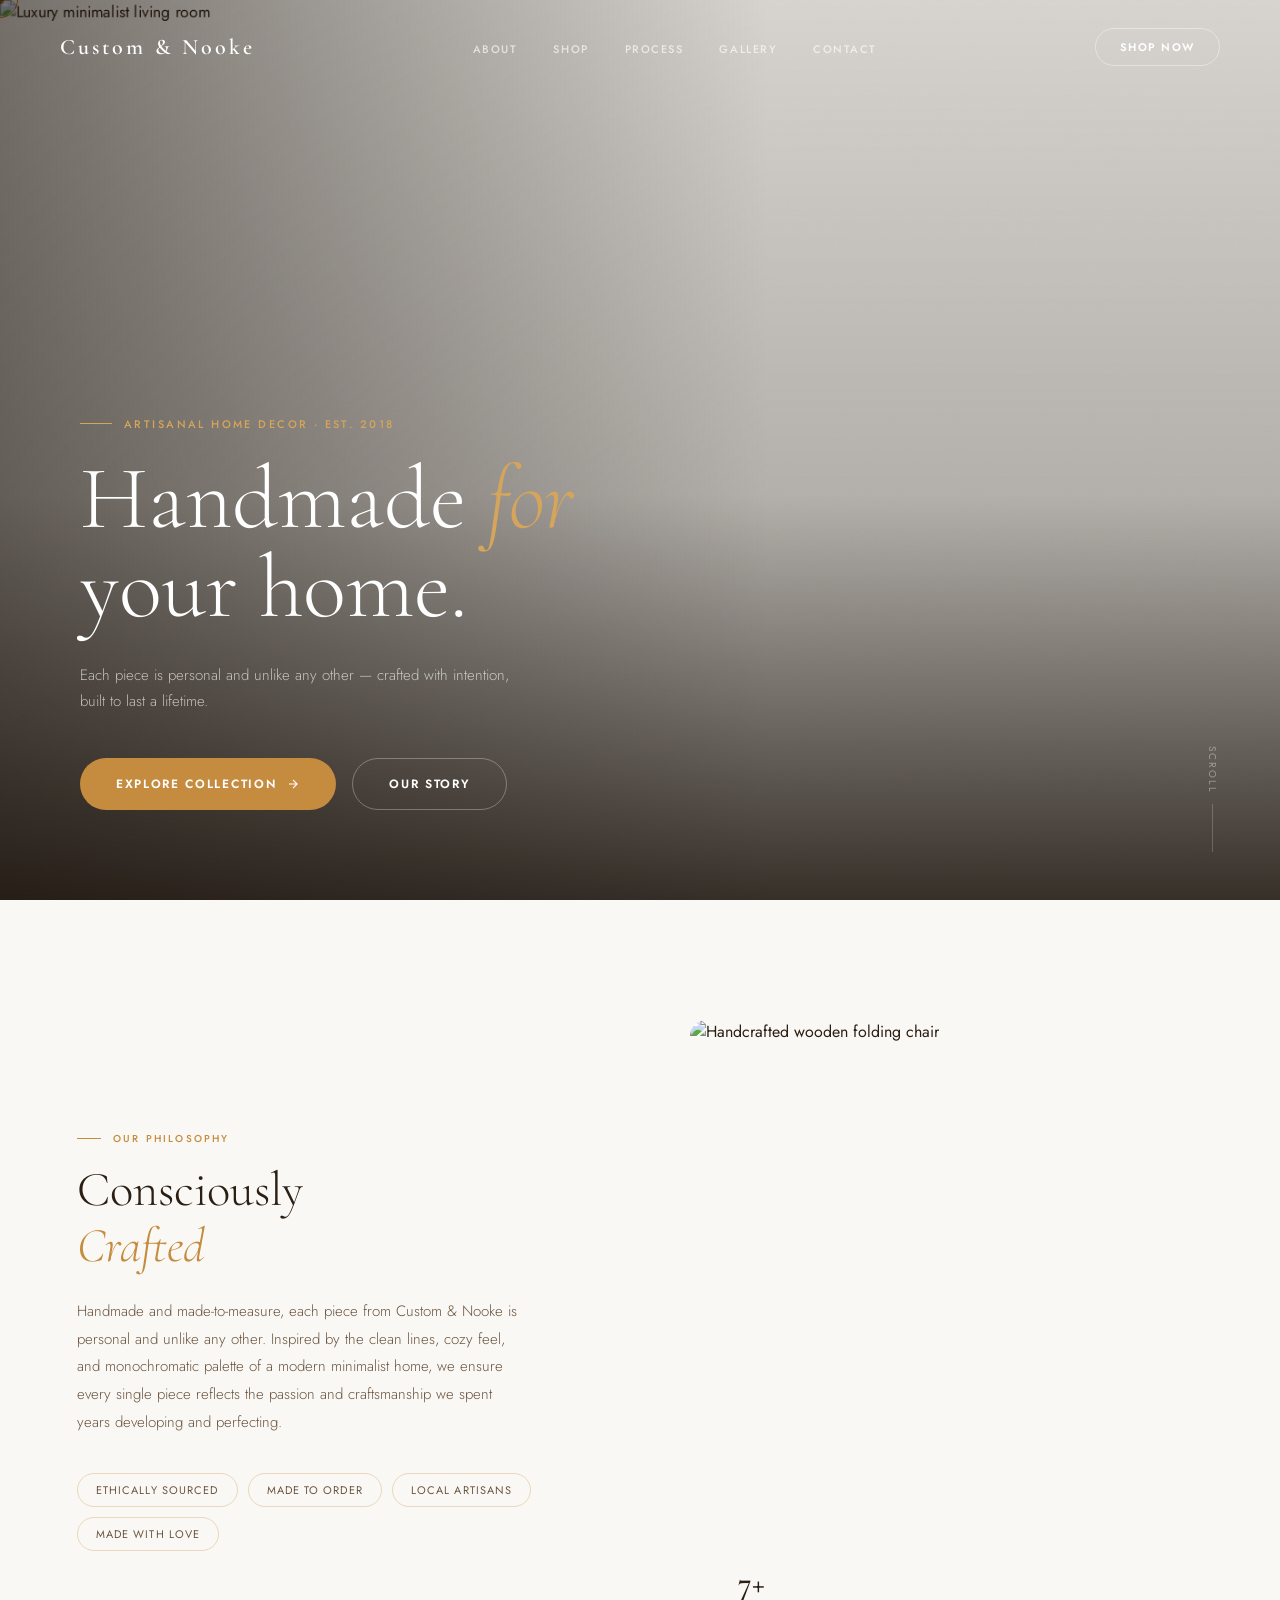
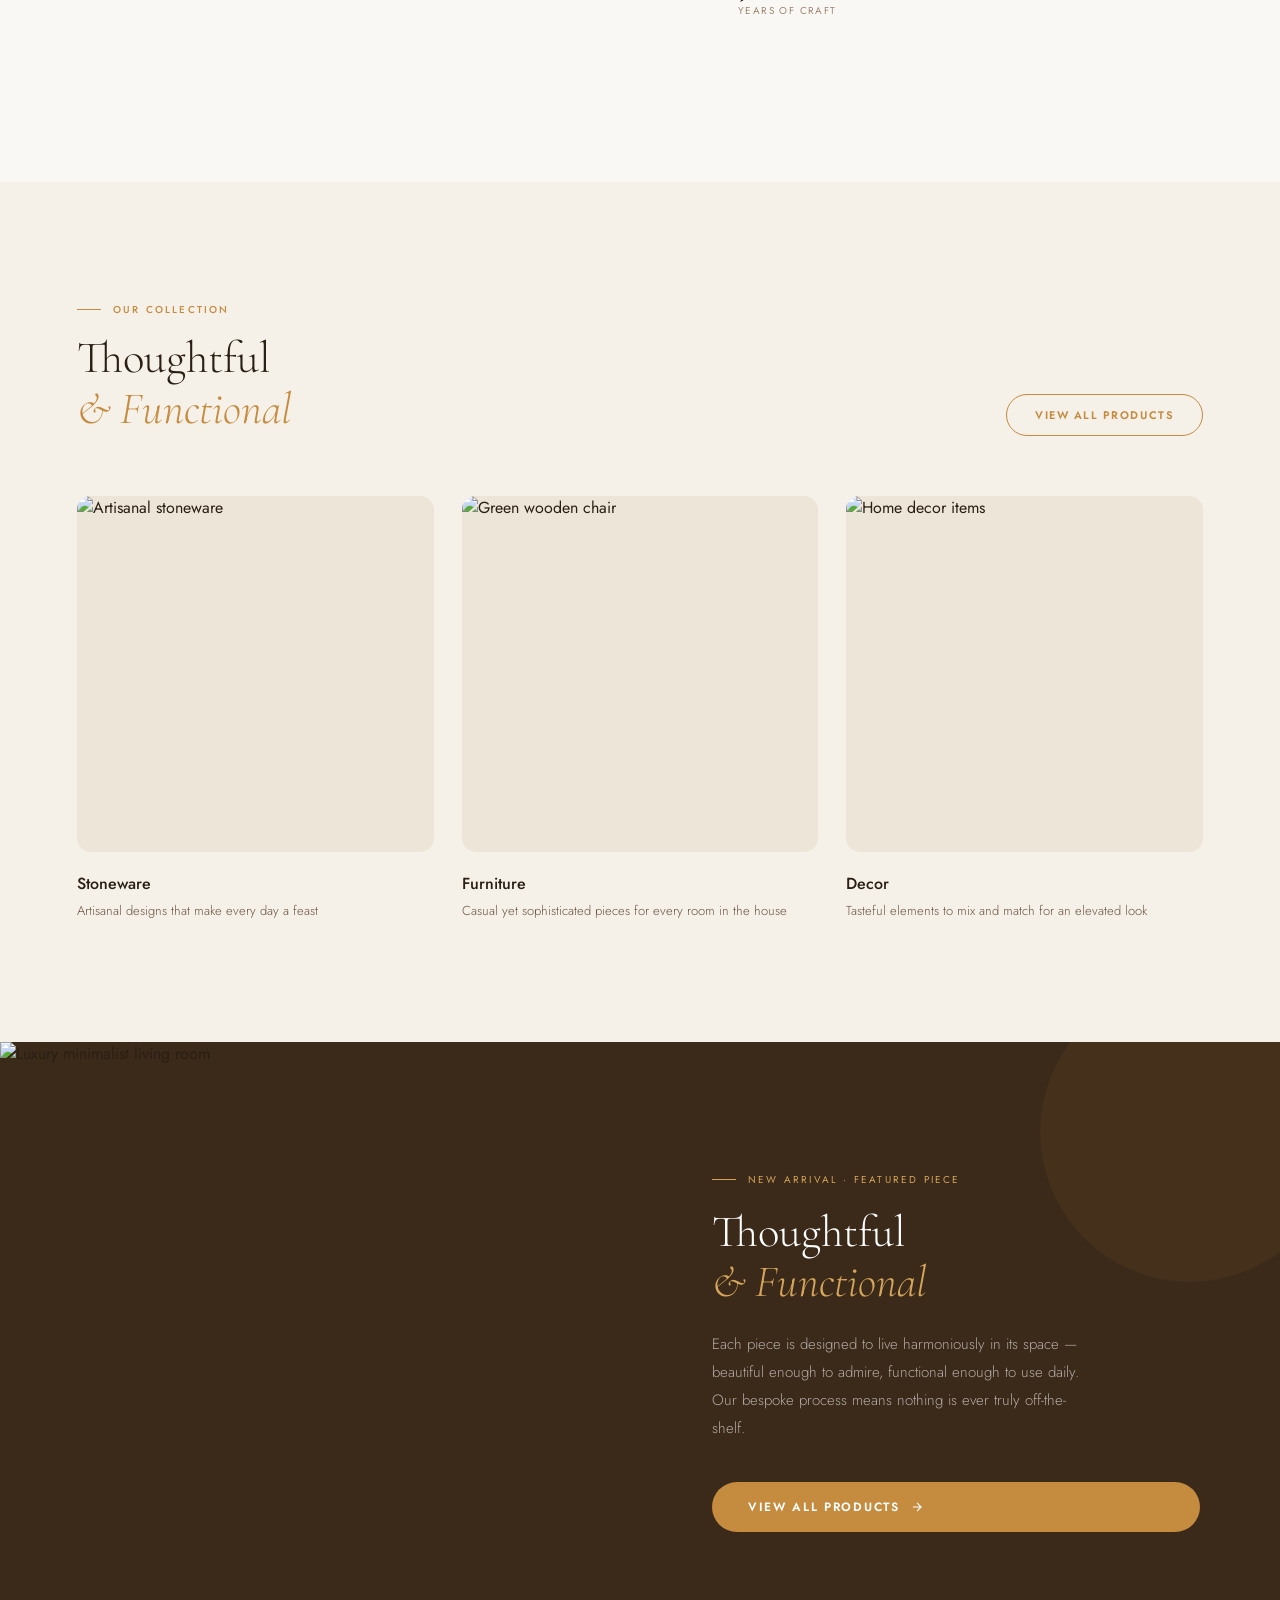
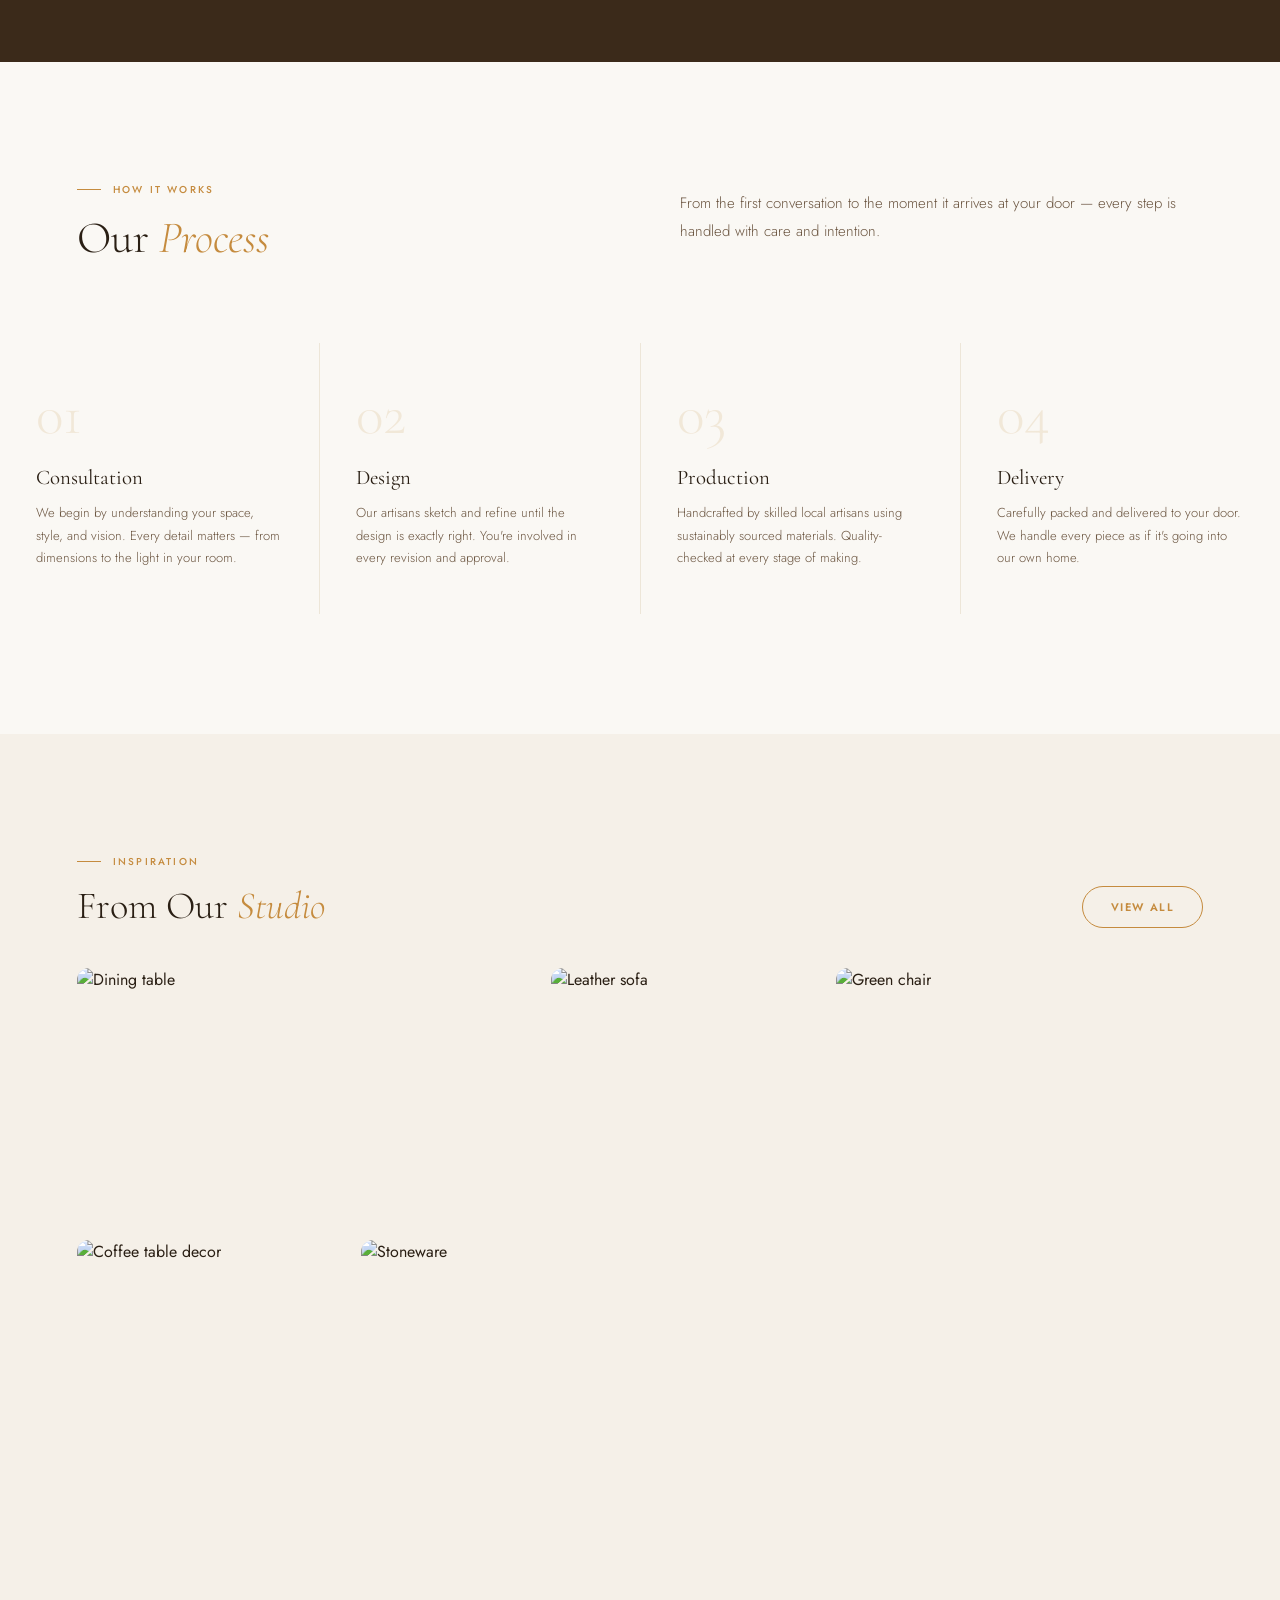
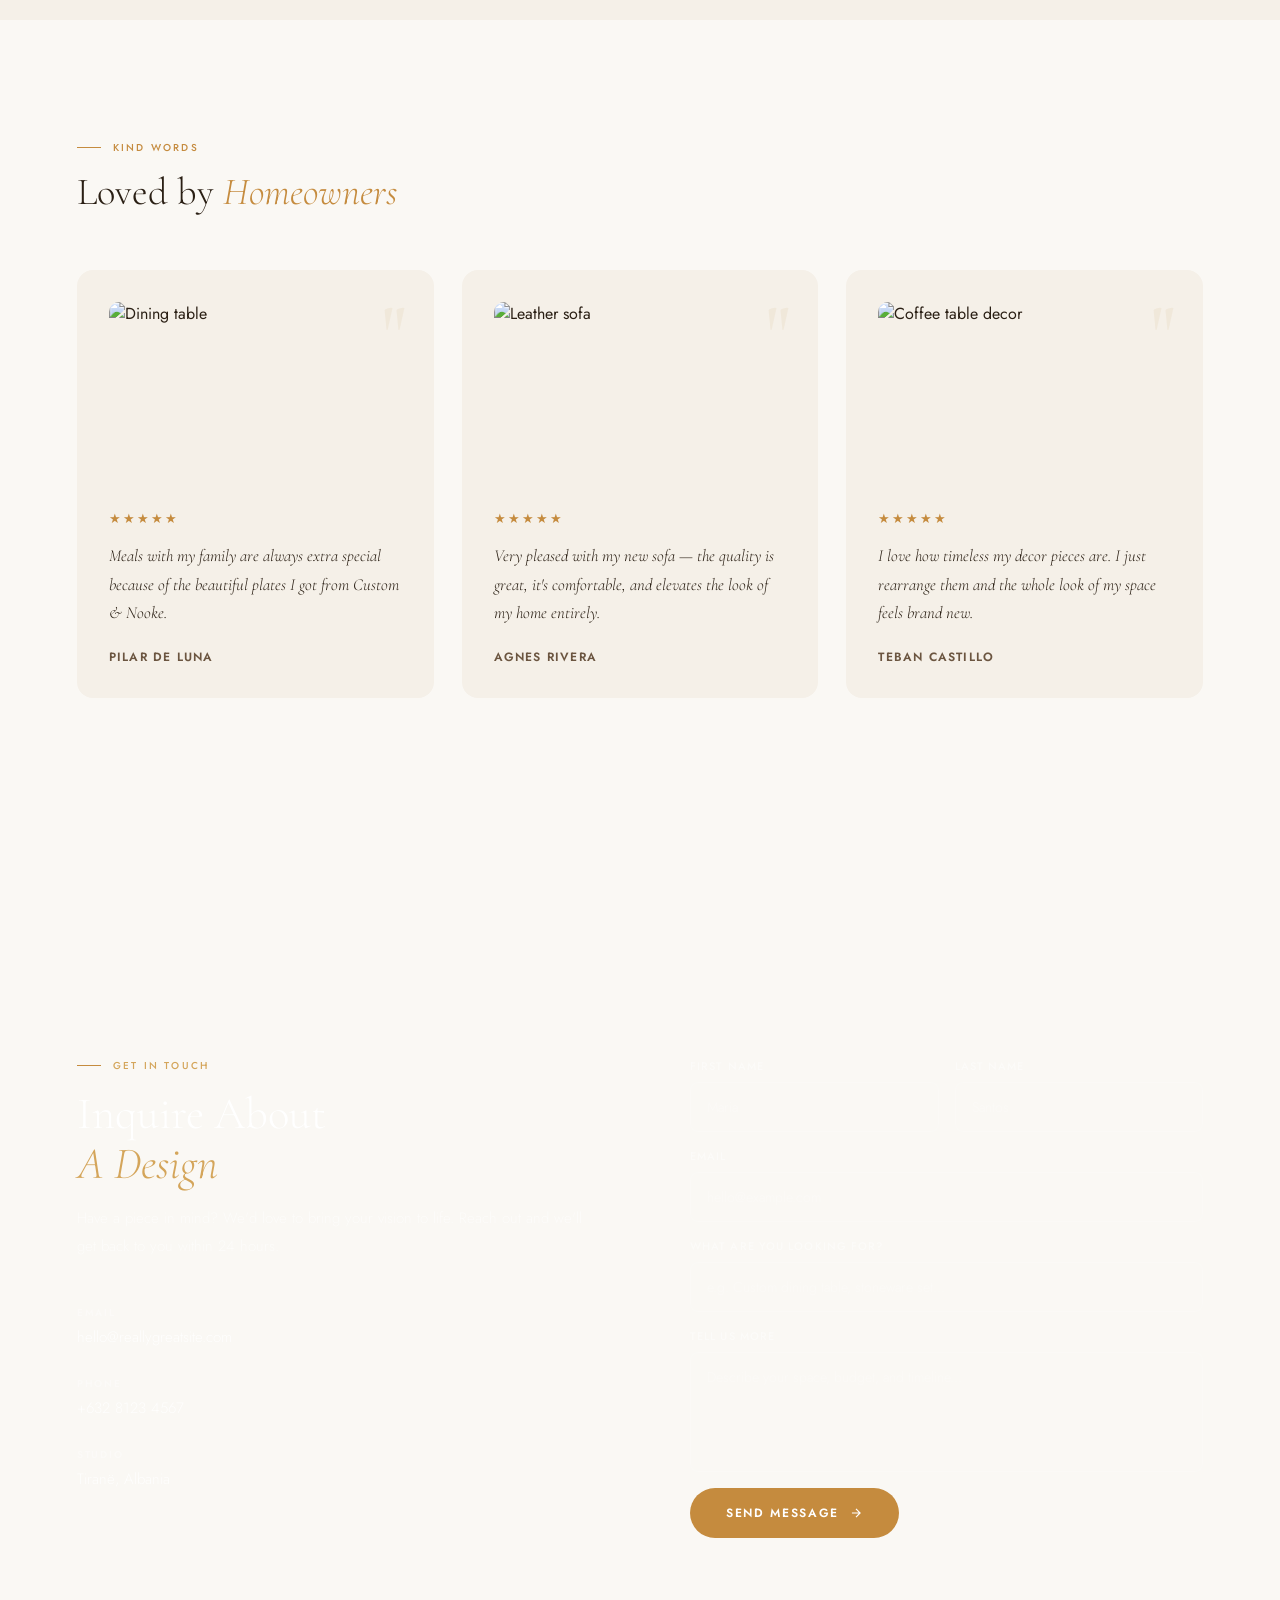
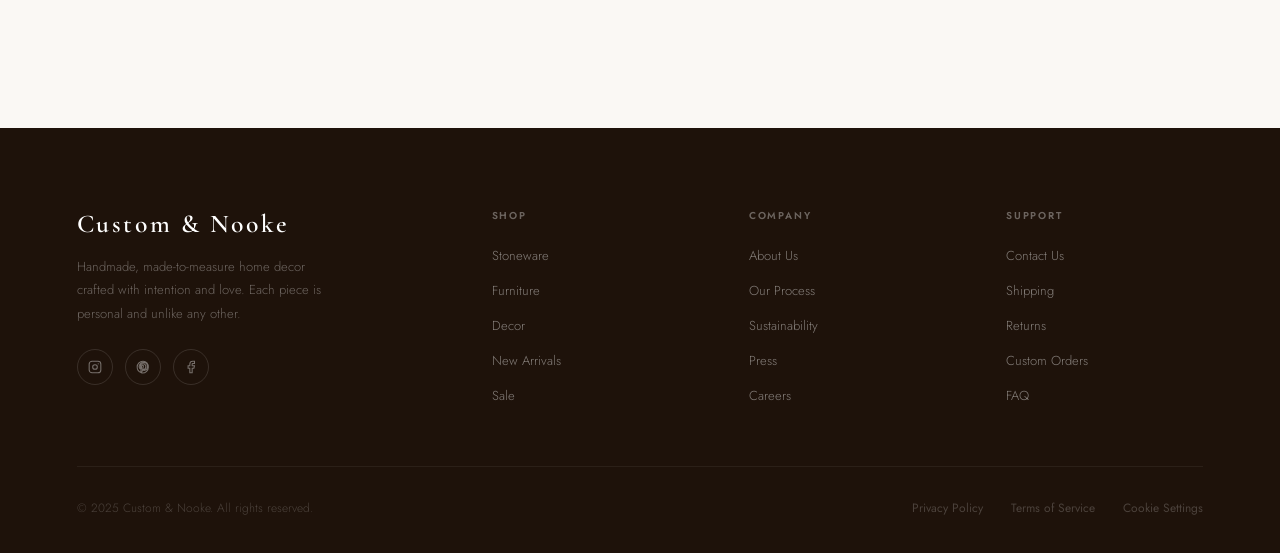
==== commit 12212ed0: "Update index2.html" ====
--- a/index2.html
+++ b/index2.html
@@ -446,7 +446,7 @@
 .btn-submit:hover svg{transform:translateX(4px)}
 
 /* FOOTER */
-footer{background:#1e120a;padding:80px 0 36px}
+footer{background:#1e120a;padding:80px 0 36px; margin-top:-50px;}
 .footer-inner{max-width:min(88vw,1240px);margin:0 auto}
 .footer-top{
   display:grid;grid-template-columns:1.8fr 1fr 1fr 1fr;
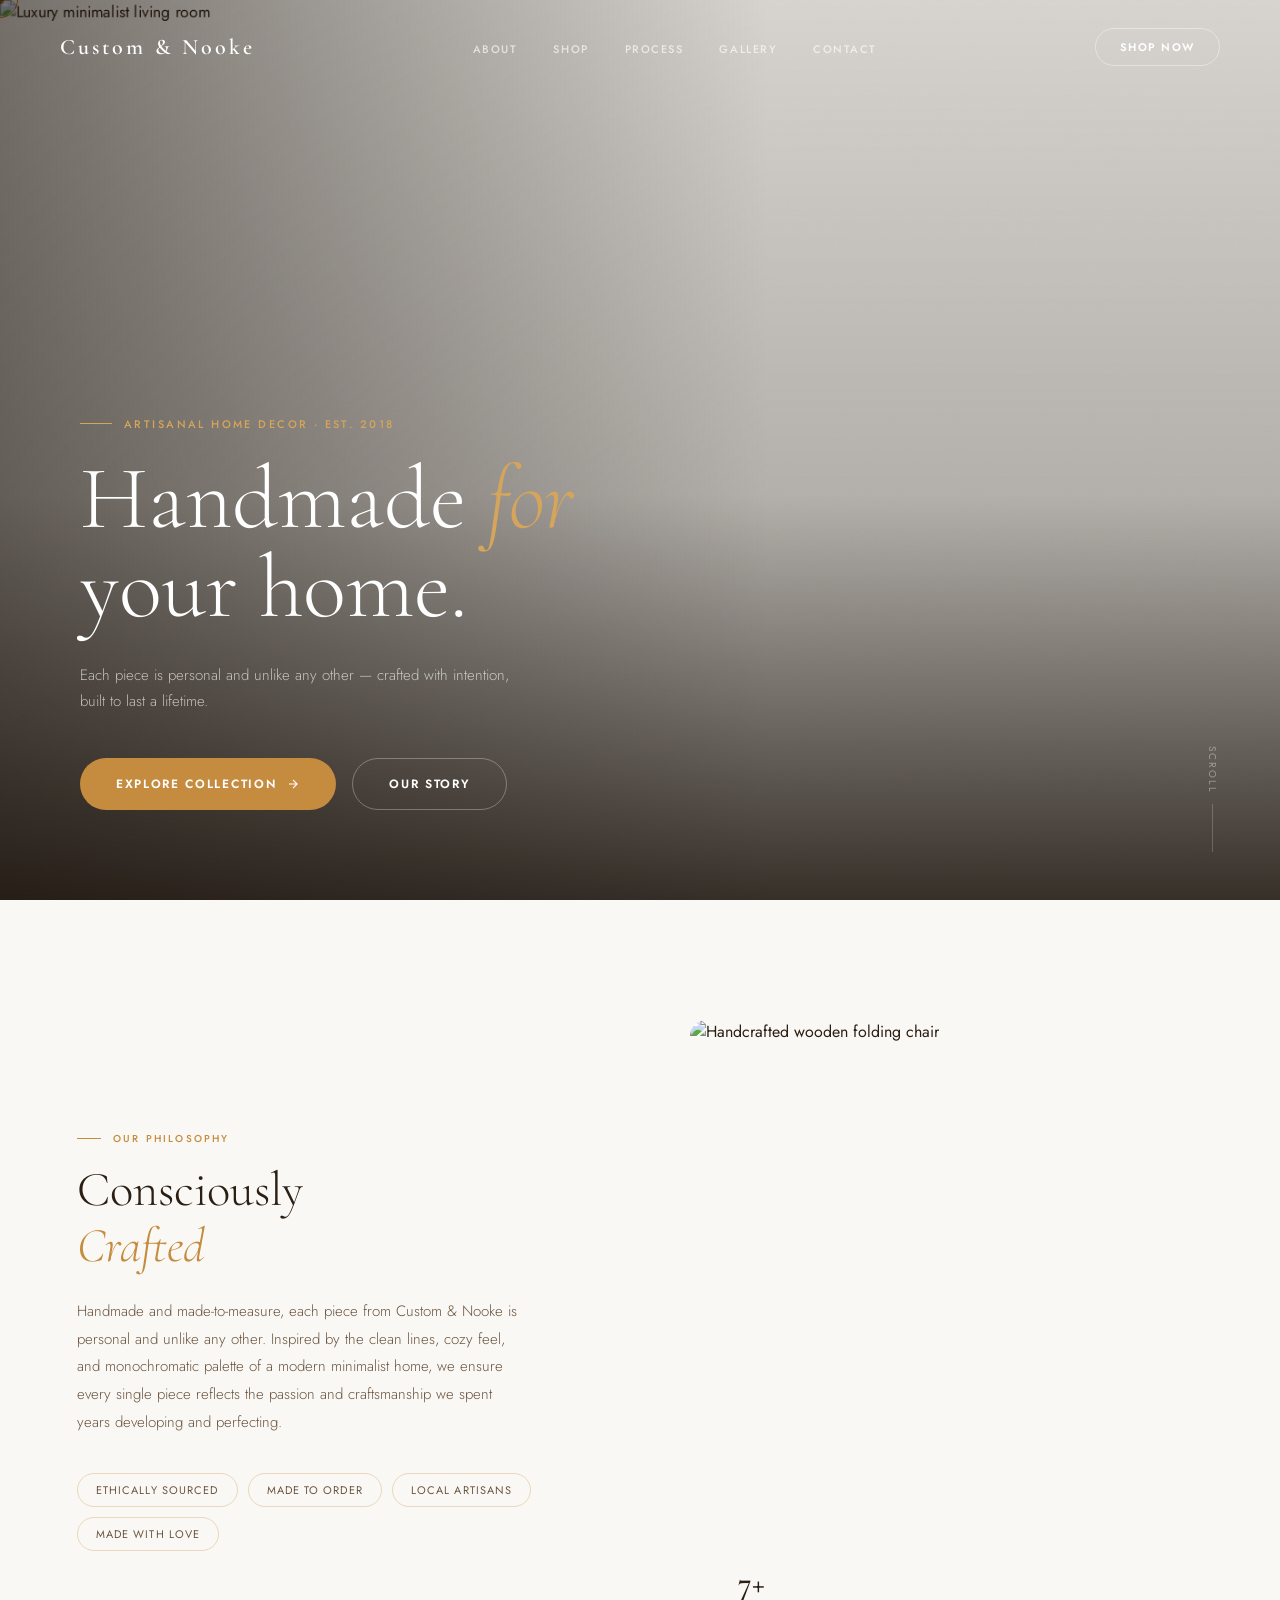
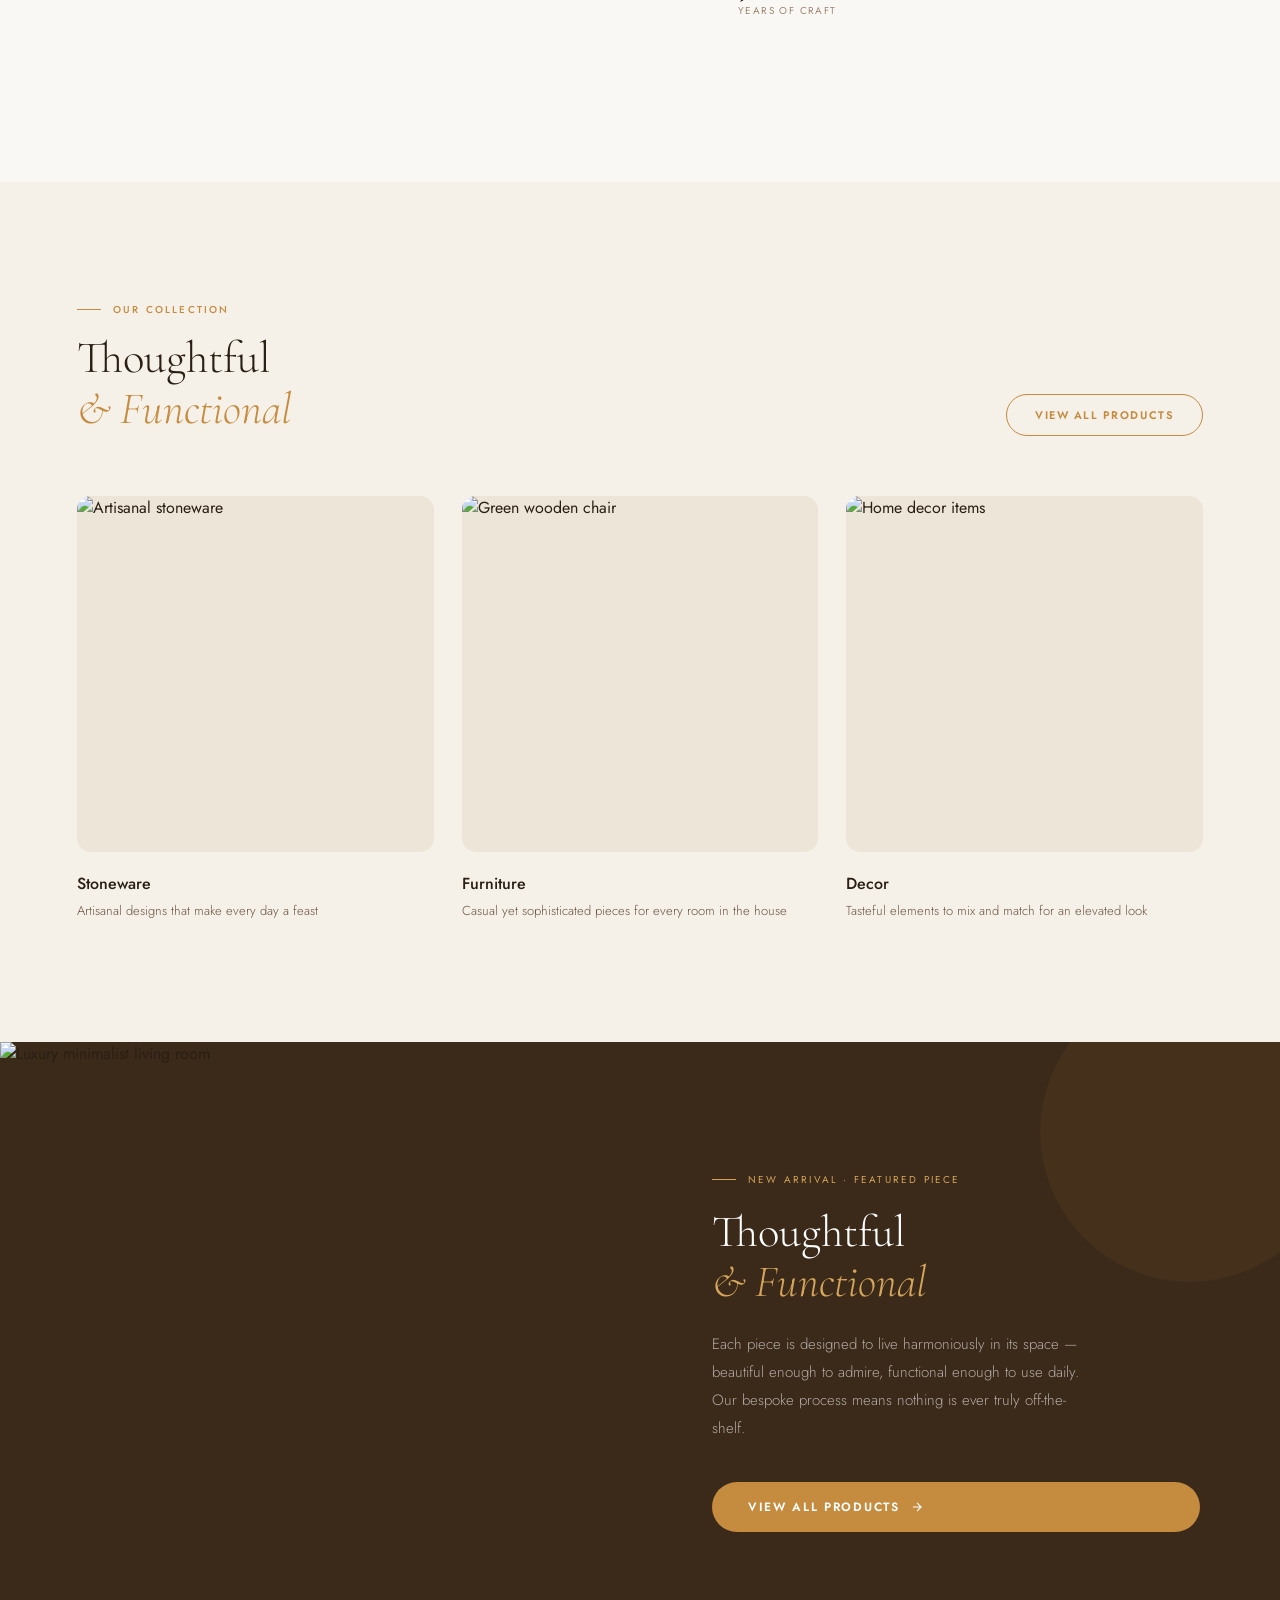
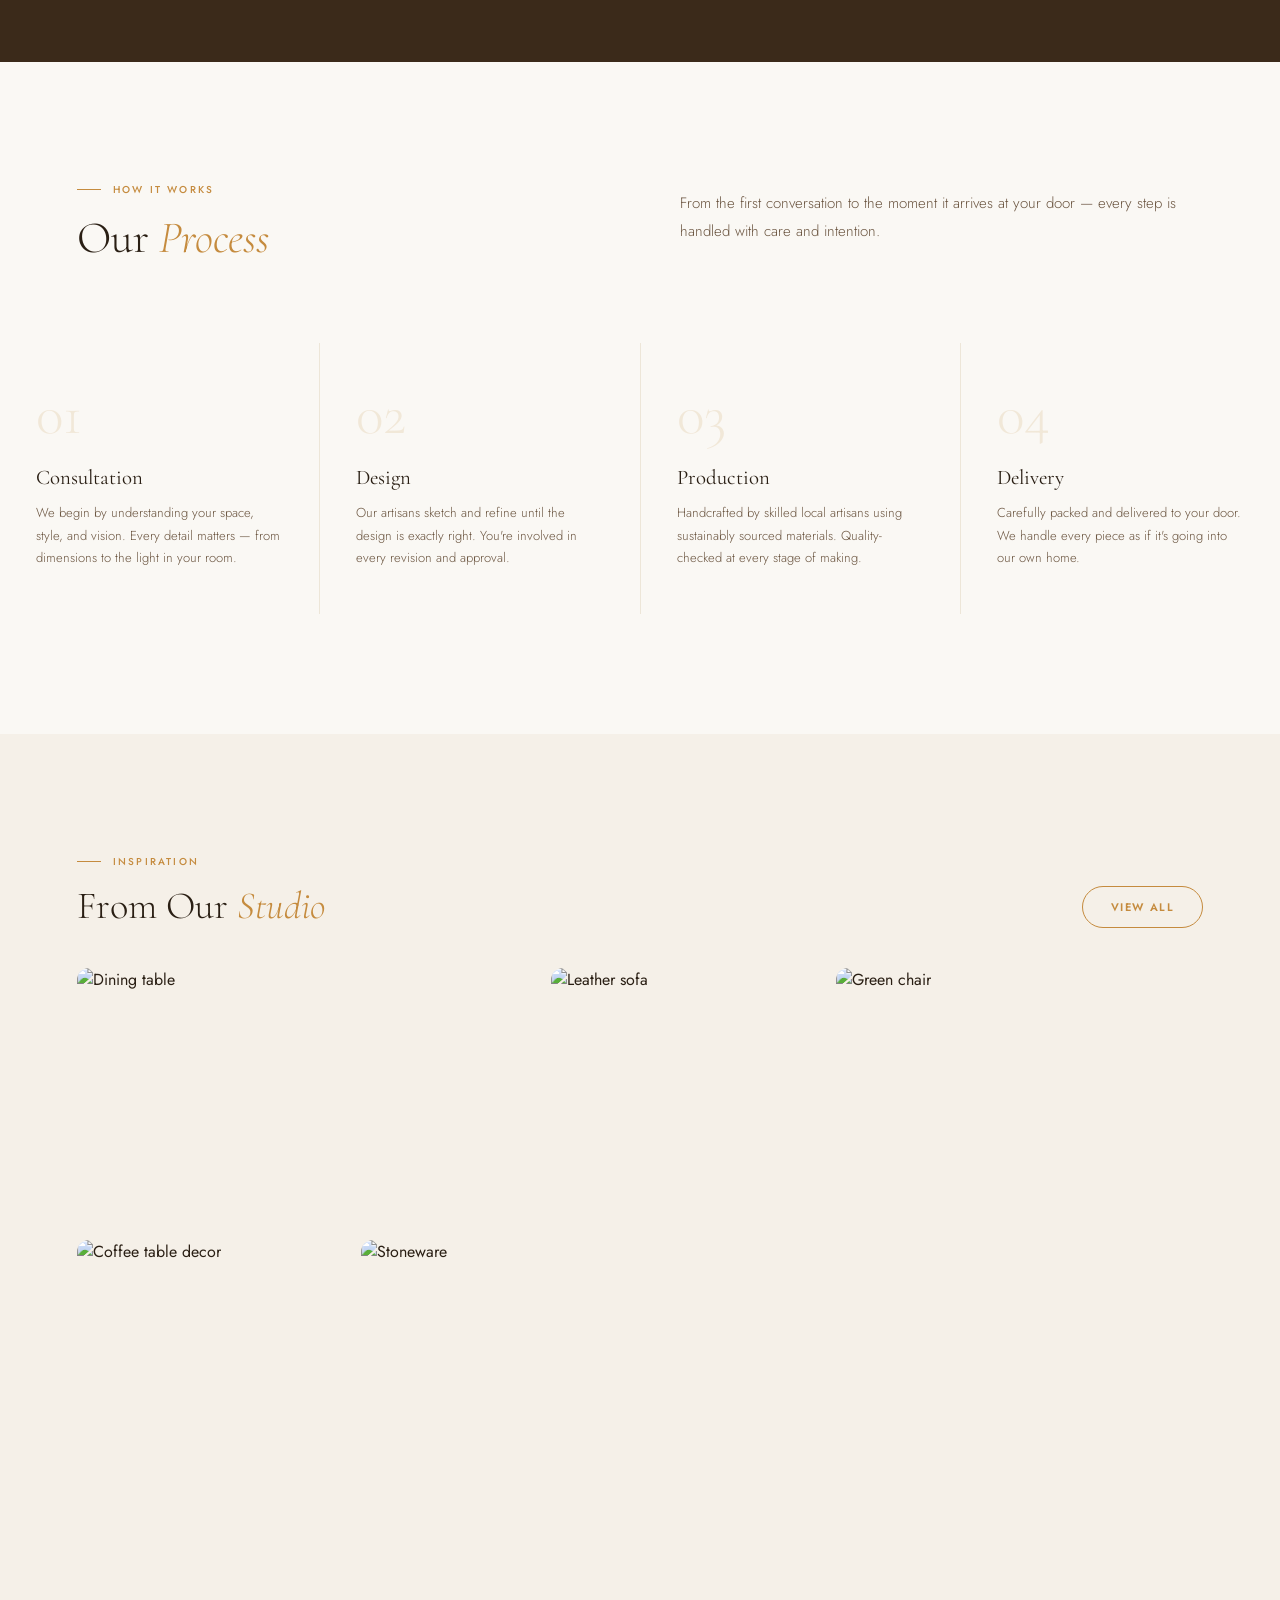
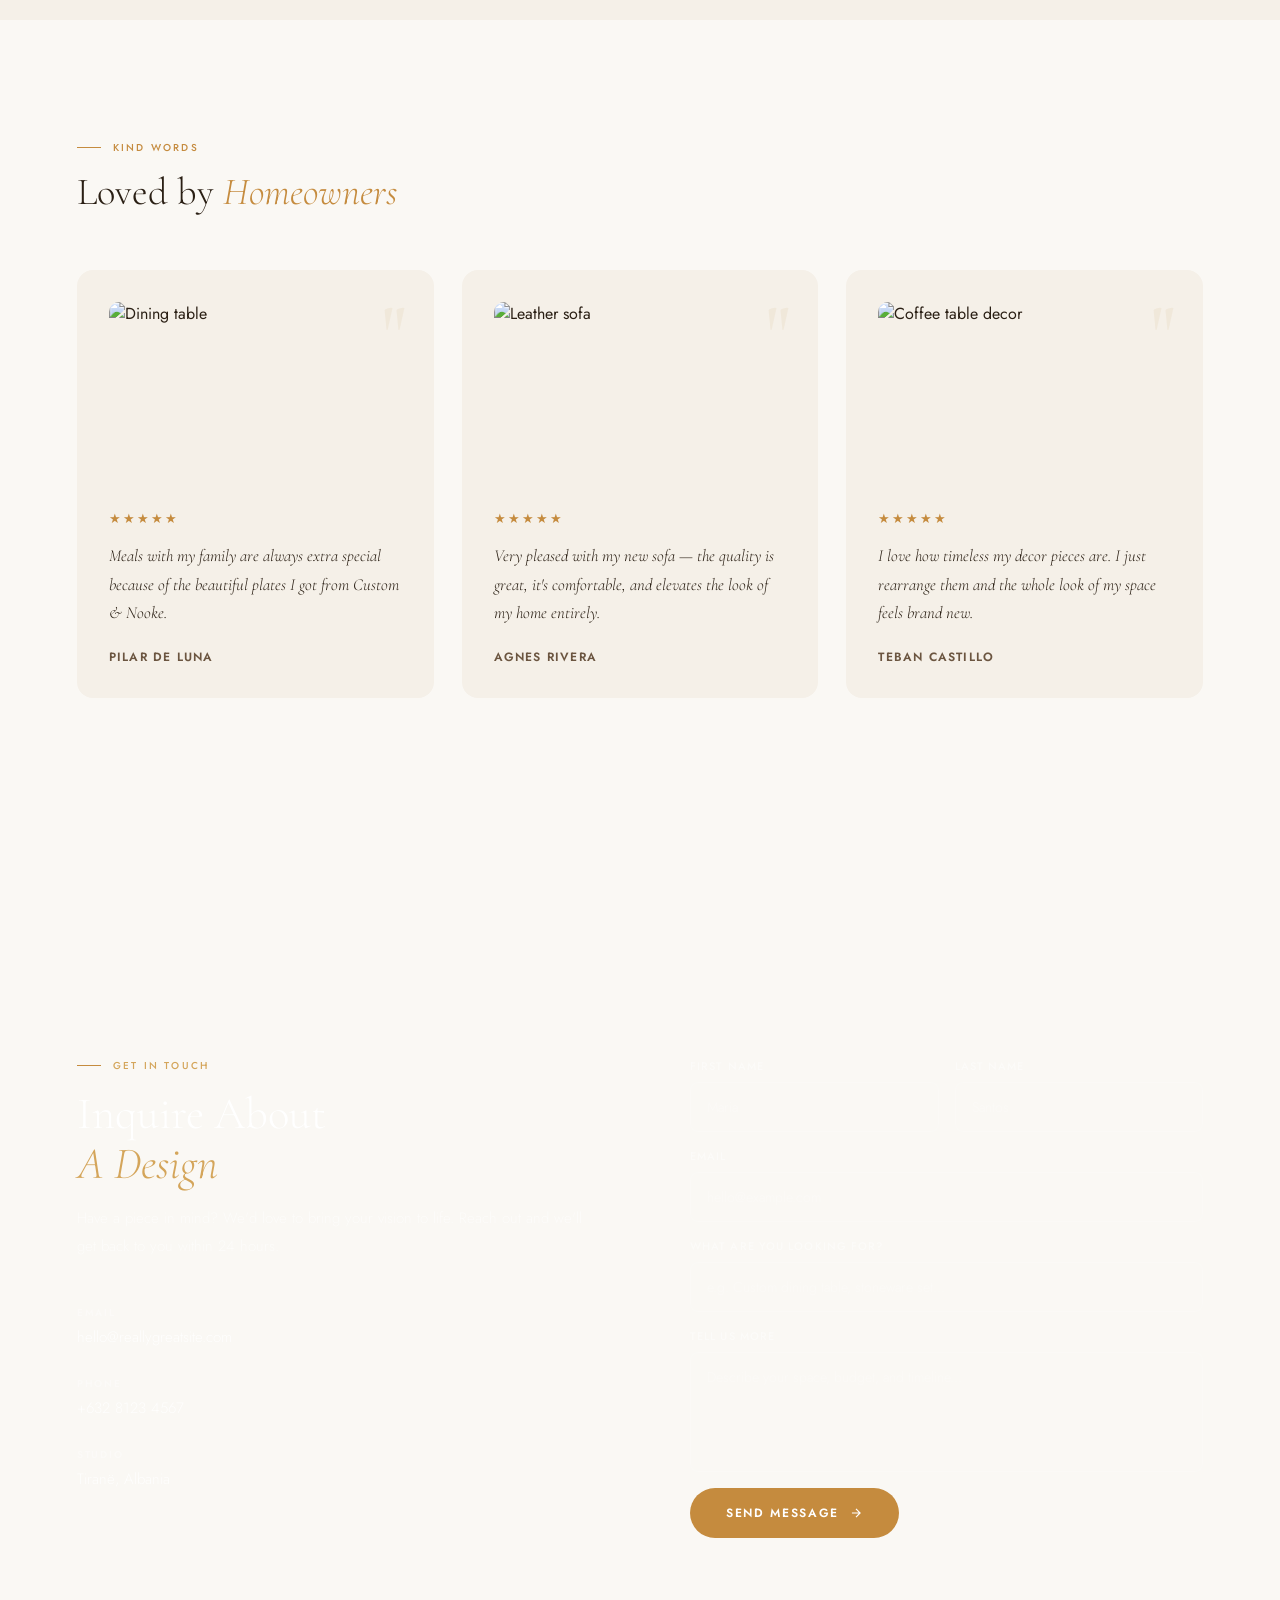
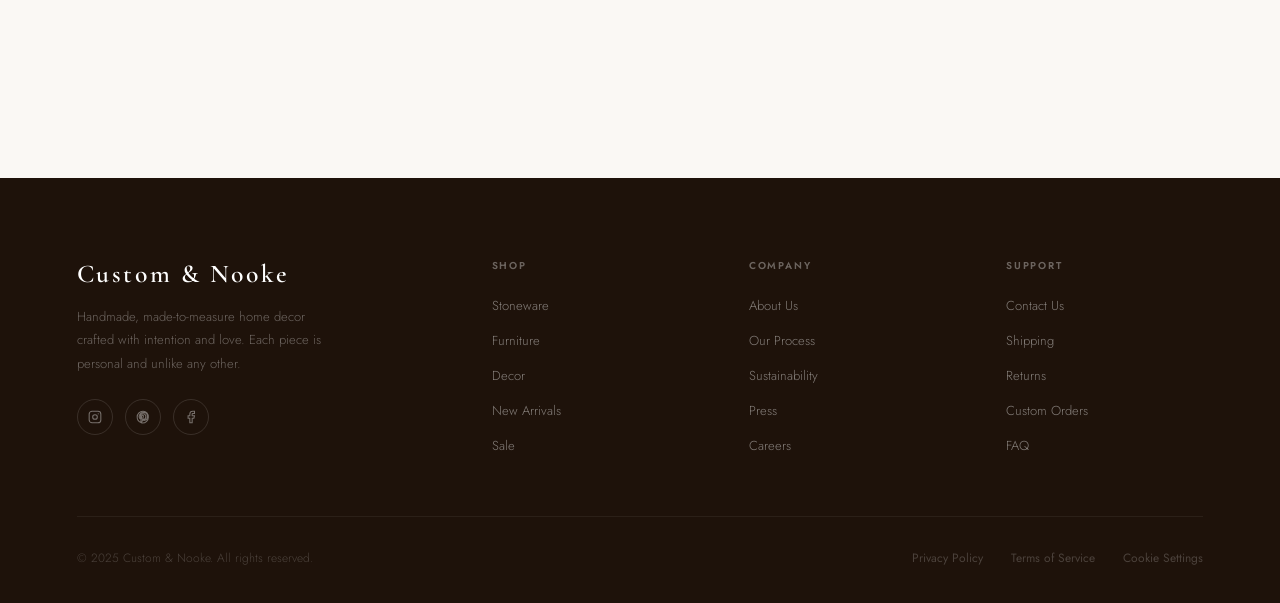
==== commit a92b2759: "Remove negative margin from footer styling" ====
--- a/index2.html
+++ b/index2.html
@@ -446,7 +446,7 @@
 .btn-submit:hover svg{transform:translateX(4px)}
 
 /* FOOTER */
-footer{background:#1e120a;padding:80px 0 36px; margin-top:-50px;}
+footer{background:#1e120a;padding:80px 0 36px;}
 .footer-inner{max-width:min(88vw,1240px);margin:0 auto}
 .footer-top{
   display:grid;grid-template-columns:1.8fr 1fr 1fr 1fr;
